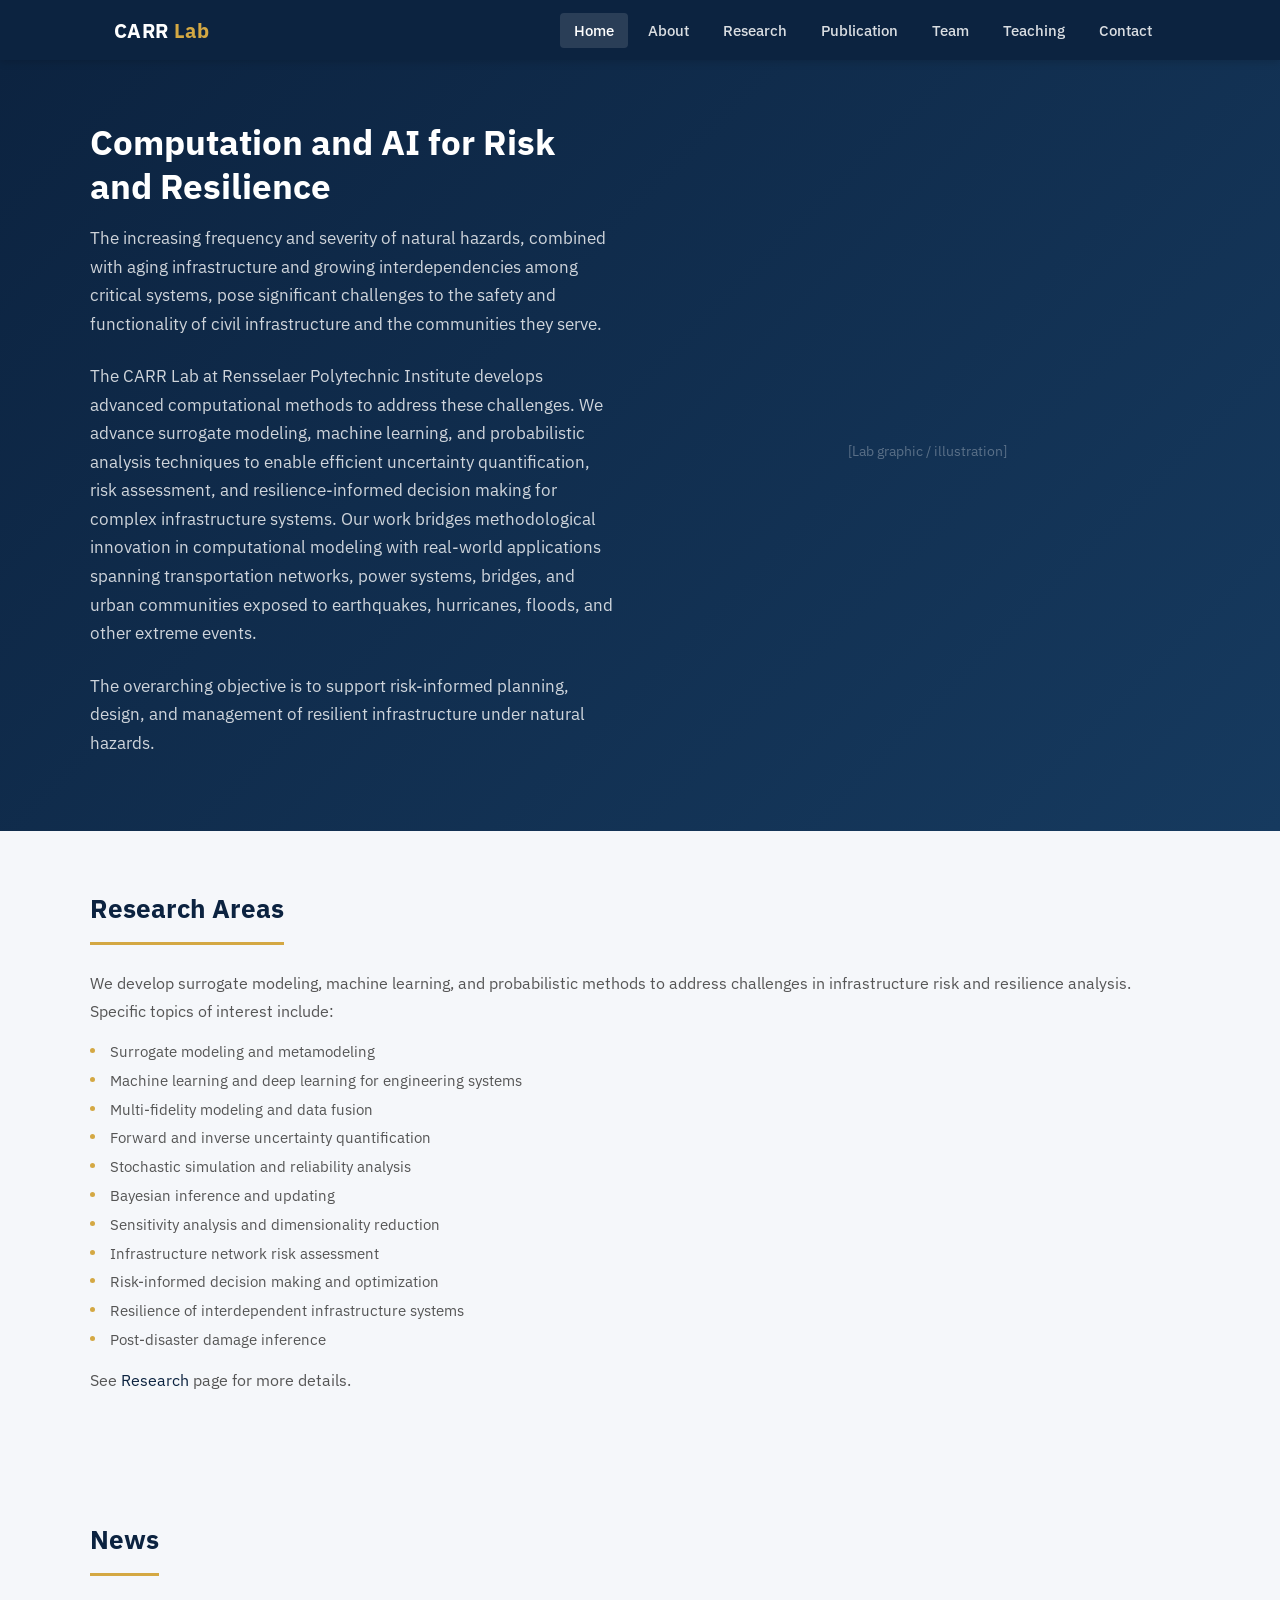
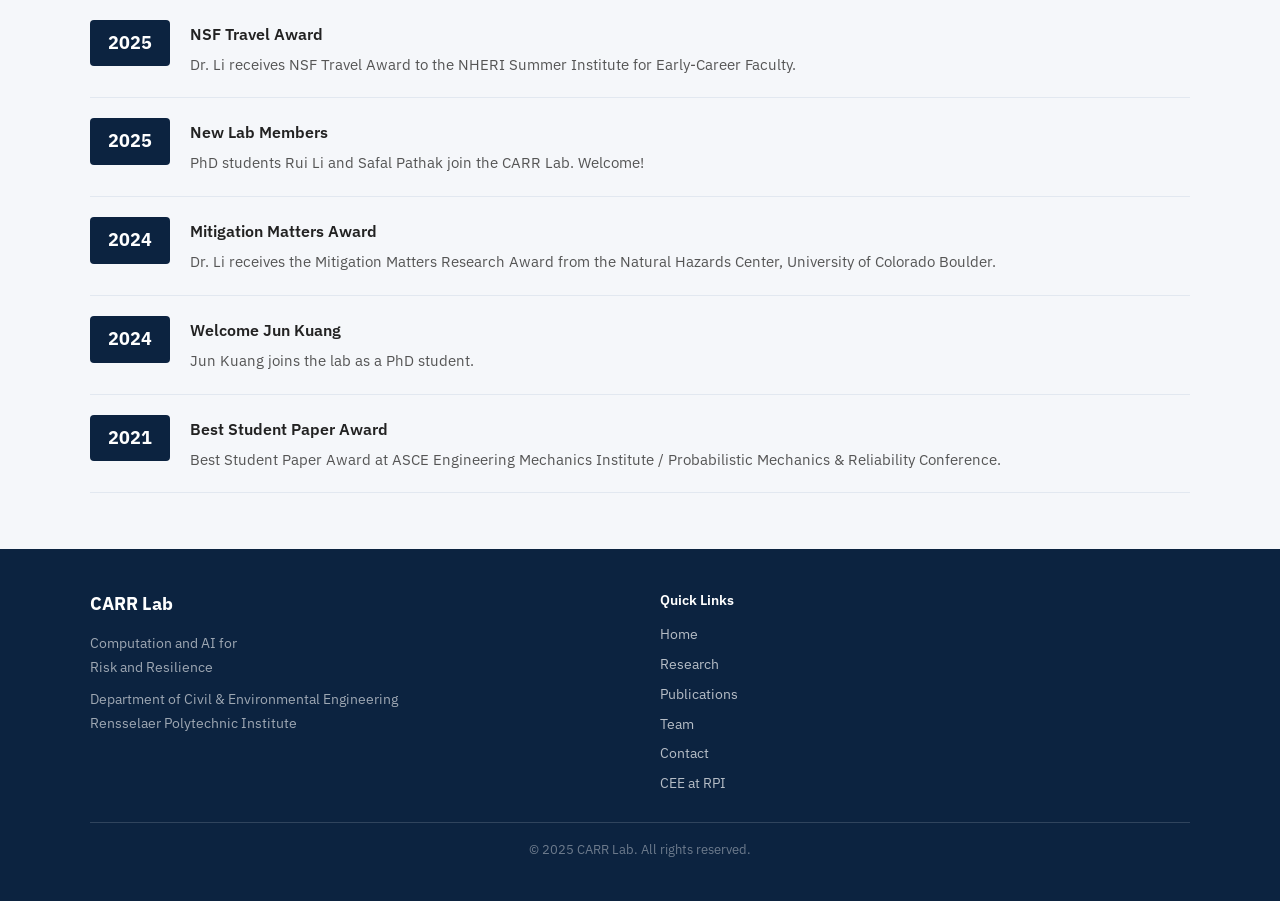
==== index.html @ 357e4bb8 "Add files via upload" ====
<!DOCTYPE html>
<html lang="en">
<head>
<meta charset="UTF-8">
<meta name="viewport" content="width=device-width,initial-scale=1.0">
<title>CARR Lab | Computation and AI for Risk and Resilience at RPI</title>
<link rel="preconnect" href="https://fonts.googleapis.com">
<link href="https://fonts.googleapis.com/css2?family=IBM+Plex+Sans:wght@300;400;500;600;700&display=swap" rel="stylesheet">
<style>
*,*::before,*::after{margin:0;padding:0;box-sizing:border-box}
:root{
  --navy:#0C2340;--navy-light:#163A5F;--gold:#D4A843;
  --bg:#FFFFFF;--bg-alt:#F5F7FA;--text:#222222;--text-sec:#555555;--text-muted:#888888;
  --border:#E2E8F0;--accent:#C04A2B;
  --sans:'IBM Plex Sans',-apple-system,BlinkMacSystemFont,"Segoe UI",Helvetica,Arial,sans-serif;
  --max-w:1100px;
}
html{scroll-behavior:smooth;font-size:16px}
body{font-family:var(--sans);color:var(--text);background:var(--bg);line-height:1.75}
a{color:var(--navy);text-decoration:none}
a:hover{color:var(--accent);text-decoration:underline}

/* NAV */
nav{background:var(--navy);position:sticky;top:0;z-index:100;box-shadow:0 2px 8px rgba(0,0,0,0.15)}
.nav-inner{max-width:var(--max-w);margin:0 auto;display:flex;align-items:center;justify-content:space-between;padding:0 24px;height:60px}
.nav-logo{color:#fff;font-size:1.25rem;font-weight:700;letter-spacing:0.02em;text-decoration:none}
.nav-logo span{color:var(--gold)}
.nav-links{display:flex;gap:6px;list-style:none}
.nav-links a{color:rgba(255,255,255,0.85);font-size:0.92rem;font-weight:500;padding:8px 14px;border-radius:4px;transition:all 0.2s;text-decoration:none}
.nav-links a:hover,.nav-links a.active{color:#fff;background:rgba(255,255,255,0.12);text-decoration:none}
.hamburger{display:none;background:none;border:none;cursor:pointer;padding:8px}
.hamburger span{display:block;width:22px;height:2px;background:#fff;margin:5px 0}

/* PAGE BANNER */
.page-banner{background:linear-gradient(135deg,var(--navy) 0%,var(--navy-light) 100%);padding:48px 24px 40px;text-align:center}
.page-banner h1{color:#fff;font-size:2rem;font-weight:700;margin-bottom:4px}
.page-banner p{color:rgba(255,255,255,0.7);font-size:0.95rem}

/* HERO */
.hero{background:linear-gradient(135deg,var(--navy) 0%,var(--navy-light) 100%);padding:60px 24px 50px;color:#fff}
.hero-inner{max-width:var(--max-w);margin:0 auto;display:grid;grid-template-columns:1fr 1fr;gap:48px;align-items:center}
.hero h1{font-size:2.2rem;font-weight:700;line-height:1.25;margin-bottom:16px}
.hero .subtitle{font-size:1.05rem;color:rgba(255,255,255,0.8);line-height:1.7;margin-bottom:24px}
.hero-cta{display:flex;gap:12px}
.hero-cta a{padding:10px 24px;border-radius:4px;font-size:0.95rem;font-weight:600;text-decoration:none;transition:all 0.2s}
.btn-gold{background:var(--gold);color:var(--navy)}
.btn-gold:hover{background:#c49a38;text-decoration:none}
.btn-outline{border:1.5px solid rgba(255,255,255,0.5);color:#fff}
.btn-outline:hover{border-color:#fff;background:rgba(255,255,255,0.08);text-decoration:none}
.hero-graphic{text-align:center;color:rgba(255,255,255,0.3);font-size:0.9rem}

/* SECTIONS */
.section{padding:56px 24px}
.section-alt{background:var(--bg-alt)}
.container{max-width:var(--max-w);margin:0 auto}
.section h2{font-size:1.6rem;font-weight:700;color:var(--navy);margin-bottom:24px;padding-bottom:10px;border-bottom:3px solid var(--gold);display:inline-block}
.section h3{font-size:1.15rem;font-weight:700;color:var(--text);margin-bottom:8px}
.section p{font-size:1rem;color:var(--text-sec);margin-bottom:12px}

/* RESEARCH AREAS grid */
.areas-grid{display:grid;grid-template-columns:repeat(auto-fit,minmax(300px,1fr));gap:20px;margin-top:24px}
.area-card{background:var(--bg);border:1px solid var(--border);border-left:4px solid var(--navy);border-radius:4px;padding:20px 24px}
.area-card h3{font-size:1.05rem;color:var(--navy);margin-bottom:6px}
.area-card p{font-size:0.92rem;color:var(--text-sec);margin:0}

/* NEWS */
.news-item{display:flex;gap:20px;padding:20px 0;border-bottom:1px solid var(--border);align-items:start}
.news-date-box{min-width:80px;text-align:center;background:var(--navy);color:#fff;border-radius:4px;padding:8px 12px}
.news-date-box .month{font-size:0.75rem;text-transform:uppercase;letter-spacing:0.08em;opacity:0.8}
.news-date-box .year{font-size:1.1rem;font-weight:700}
.news-content h3{font-size:1rem;font-weight:600;color:var(--text);margin-bottom:4px}
.news-content p{font-size:0.92rem;color:var(--text-sec);margin:0}

/* SPONSORS */
.sponsors{display:flex;gap:32px;align-items:center;justify-content:center;flex-wrap:wrap;padding:24px 0;opacity:0.7}
.sponsors span{font-size:0.85rem;color:var(--text-muted);font-weight:500;padding:8px 16px;border:1px solid var(--border);border-radius:4px}

/* ABOUT */
.about-grid{display:grid;grid-template-columns:220px 1fr;gap:40px;align-items:start}
.about-photo{width:220px;height:280px;border-radius:6px;background:linear-gradient(135deg,#E2E8F0,#CBD5E1);display:flex;align-items:center;justify-content:center;color:var(--text-muted);font-size:0.85rem;text-align:center;border:1px solid var(--border)}
.about-text h2{font-size:1.5rem;margin-bottom:4px;border:none;padding:0;display:block}
.about-text .position{font-size:0.95rem;color:var(--text-sec);margin-bottom:16px}
.about-text p{font-size:0.95rem;line-height:1.8}
.detail-section{margin-top:24px}
.detail-section h3{font-size:0.9rem;font-weight:700;color:var(--navy);text-transform:uppercase;letter-spacing:0.06em;margin-bottom:10px;border:none;padding:0}
.detail-section ul{list-style:none;margin-bottom:12px}
.detail-section li{font-size:0.92rem;color:var(--text-sec);padding:3px 0 3px 18px;position:relative}
.detail-section li::before{content:'';position:absolute;left:0;top:11px;width:6px;height:6px;border-radius:50%;background:var(--gold)}

/* RESEARCH */
.research-block{margin-bottom:40px;padding-bottom:32px;border-bottom:1px solid var(--border)}
.research-block:last-child{border-bottom:none}
.research-block h3{font-size:1.2rem;color:var(--navy);margin-bottom:10px}
.research-block p{font-size:0.95rem;line-height:1.8}
.keywords{margin-top:10px;font-size:0.88rem;color:var(--text-muted);font-style:italic}

/* PUBLICATIONS */
.pub-section{margin-bottom:36px}
.pub-section h3{font-size:1rem;font-weight:700;color:var(--navy);text-transform:uppercase;letter-spacing:0.05em;margin-bottom:16px;padding-bottom:8px;border-bottom:2px solid var(--border);display:block}
.pub-item{padding:10px 0;font-size:0.92rem;color:var(--text-sec);line-height:1.7;border-bottom:1px solid #f0f0f0}
.pub-item:last-child{border-bottom:none}
.pub-item strong{color:var(--text);font-weight:600}
.pub-item em{font-style:italic}
.pub-num{display:inline-block;min-width:28px;color:var(--text-muted);font-weight:500}

/* TEAM */
.team-grid{display:grid;grid-template-columns:repeat(auto-fill,minmax(180px,1fr));gap:24px;margin-top:16px}
.team-card{text-align:center}
.team-avatar{width:110px;height:110px;border-radius:50%;margin:0 auto 12px;background:linear-gradient(135deg,#E2E8F0,#CBD5E1);display:flex;align-items:center;justify-content:center;font-size:1.4rem;color:var(--text-muted);font-weight:600;border:3px solid var(--border)}
.team-card h4{font-size:0.95rem;font-weight:600;margin-bottom:2px}
.team-card p{font-size:0.82rem;color:var(--text-muted)}
.team-subtitle{font-size:1rem;font-weight:700;color:var(--navy);margin-top:36px;margin-bottom:16px}
.member-list{list-style:none}
.member-list li{font-size:0.92rem;color:var(--text-sec);padding:4px 0 4px 18px;position:relative}
.member-list li::before{content:'';position:absolute;left:0;top:12px;width:5px;height:5px;border-radius:50%;background:var(--gold)}
.join-box{margin-top:40px;padding:28px;background:var(--bg-alt);border:1px solid var(--border);border-left:4px solid var(--gold);border-radius:4px}
.join-box h3{font-size:1.1rem;color:var(--navy);margin-bottom:8px}
.join-box p{font-size:0.92rem;color:var(--text-sec);margin:0}

/* TEACHING */
.course-item{padding:20px 0;border-bottom:1px solid var(--border)}
.course-item:last-child{border-bottom:none}
.course-level{display:inline-block;font-size:0.72rem;font-weight:700;letter-spacing:0.08em;text-transform:uppercase;color:#fff;background:var(--navy);padding:2px 10px;border-radius:3px;margin-bottom:6px}
.course-item h3{font-size:1.05rem;font-weight:600;margin-bottom:2px}
.course-item .semesters{font-size:0.85rem;color:var(--text-muted);margin-bottom:8px}
.course-item p{font-size:0.92rem;color:var(--text-sec)}

/* CONTACT */
.contact-grid{display:grid;grid-template-columns:1fr 1fr;gap:48px}
.contact-info h3{font-size:1.2rem;color:var(--navy);margin-bottom:20px}
.contact-row{display:flex;gap:12px;margin-bottom:14px;align-items:start}
.contact-label{font-size:0.82rem;font-weight:700;color:var(--text-muted);text-transform:uppercase;letter-spacing:0.05em;min-width:60px}
.contact-val{font-size:0.95rem;color:var(--text-sec)}
.contact-val a{color:var(--navy)}
.prospective-box{padding:28px;background:var(--bg-alt);border:1px solid var(--border);border-left:4px solid var(--gold);border-radius:4px}
.prospective-box h3{font-size:1.1rem;color:var(--navy);margin-bottom:10px}
.prospective-box p{font-size:0.92rem;color:var(--text-sec);line-height:1.7;margin:0}

/* FOOTER */
footer{background:var(--navy);color:rgba(255,255,255,0.6);padding:40px 24px;font-size:0.85rem}
.footer-inner{max-width:var(--max-w);margin:0 auto;display:grid;grid-template-columns:1fr 1fr;gap:40px}
.footer-links{list-style:none}
.footer-links li{margin-bottom:6px}
.footer-links a{color:rgba(255,255,255,0.7);text-decoration:none;font-size:0.85rem}
.footer-links a:hover{color:#fff;text-decoration:none}
.footer-contact p{margin-bottom:4px;font-size:0.85rem}
.footer-bottom{max-width:var(--max-w);margin:20px auto 0;padding-top:16px;border-top:1px solid rgba(255,255,255,0.15);text-align:center;font-size:0.8rem;color:rgba(255,255,255,0.4)}

/* RESPONSIVE */
@media(max-width:768px){
  .nav-links{display:none}
  .nav-links.open{display:flex;flex-direction:column;position:absolute;top:60px;left:0;right:0;background:var(--navy);padding:16px 24px;gap:4px}
  .hamburger{display:block}
  .hero-inner{grid-template-columns:1fr}
  .hero-graphic{display:none}
  .about-grid{grid-template-columns:1fr}
  .about-photo{width:160px;height:200px}
  .contact-grid{grid-template-columns:1fr}
  .footer-inner{grid-template-columns:1fr}
}

/* RESEARCH LIST */
.research-list{list-style:none;margin:0;padding:0}
.research-list li{font-size:0.95rem;color:var(--text-sec);padding:3px 0 3px 20px;position:relative;line-height:1.5}
.research-list li::before{content:'';position:absolute;left:0;top:11px;width:5px;height:5px;border-radius:50%;background:var(--gold)}
</style>
</head>
<body>
<nav>
  <div class="nav-inner">
    <a href="index.html" class="nav-logo">CARR <span>Lab</span></a>
    <ul class="nav-links" id="navLinks">
      <li><a href="index.html" class="active">Home</a></li>
      <li><a href="about.html">About</a></li>
      <li><a href="research.html">Research</a></li>
      <li><a href="publication.html">Publication</a></li>
      <li><a href="team.html">Team</a></li>
      <li><a href="teaching.html">Teaching</a></li>
      <li><a href="contact.html">Contact</a></li>
    </ul>
    <button class="hamburger" onclick="document.getElementById('navLinks').classList.toggle('open')" aria-label="Menu">
      <span></span><span></span><span></span>
    </button>
  </div>
</nav>

<div class="hero">
  <div class="hero-inner">
    <div>
      <h1>Computation and AI for Risk and Resilience</h1>
      <p class="subtitle">The increasing frequency and severity of natural hazards, combined with aging infrastructure and growing interdependencies among critical systems, pose significant challenges to the safety and functionality of civil infrastructure and the communities they serve.</p>
      <p class="subtitle">The CARR Lab at Rensselaer Polytechnic Institute develops advanced computational methods to address these challenges. We advance surrogate modeling, machine learning, and probabilistic analysis techniques to enable efficient uncertainty quantification, risk assessment, and resilience-informed decision making for complex infrastructure systems. Our work bridges methodological innovation in computational modeling with real-world applications spanning transportation networks, power systems, bridges, and urban communities exposed to earthquakes, hurricanes, floods, and other extreme events.</p>
      <p class="subtitle">The overarching objective is to support risk-informed planning, design, and management of resilient infrastructure under natural hazards.</p>
    </div>
    <div class="hero-graphic">[Lab graphic / illustration]</div>
  </div>
</div>

<div class="section section-alt">
  <div class="container">
    <h2>Research Areas</h2>
    <p style="margin-bottom:12px;">We develop surrogate modeling, machine learning, and probabilistic methods to address challenges in infrastructure risk and resilience analysis. Specific topics of interest include:</p>
    <ul class="research-list">
      <li>Surrogate modeling and metamodeling</li>
      <li>Machine learning and deep learning for engineering systems</li>
      <li>Multi-fidelity modeling and data fusion</li>
      <li>Forward and inverse uncertainty quantification</li>
      <li>Stochastic simulation and reliability analysis</li>
      <li>Bayesian inference and updating</li>
      <li>Sensitivity analysis and dimensionality reduction</li>
      <li>Infrastructure network risk assessment</li>
      <li>Risk-informed decision making and optimization</li>
      <li>Resilience of interdependent infrastructure systems</li>
      <li>Post-disaster damage inference</li>
    </ul>
    <p style="margin-top:12px;">See <a href="research.html">Research</a> page for more details.</p>
  </div>
</div>

<div class="section section-alt">
  <div class="container">
    <h2>News</h2>
    <div class="news-item">
      <div class="news-date-box"><div class="year">2025</div></div>
      <div class="news-content"><h3>NSF Travel Award</h3><p>Dr. Li receives NSF Travel Award to the NHERI Summer Institute for Early-Career Faculty.</p></div>
    </div>
    <div class="news-item">
      <div class="news-date-box"><div class="year">2025</div></div>
      <div class="news-content"><h3>New Lab Members</h3><p>PhD students Rui Li and Safal Pathak join the CARR Lab. Welcome!</p></div>
    </div>
    <div class="news-item">
      <div class="news-date-box"><div class="year">2024</div></div>
      <div class="news-content"><h3>Mitigation Matters Award</h3><p>Dr. Li receives the Mitigation Matters Research Award from the Natural Hazards Center, University of Colorado Boulder.</p></div>
    </div>
    <div class="news-item">
      <div class="news-date-box"><div class="year">2024</div></div>
      <div class="news-content"><h3>Welcome Jun Kuang</h3><p>Jun Kuang joins the lab as a PhD student.</p></div>
    </div>
    <div class="news-item">
      <div class="news-date-box"><div class="year">2021</div></div>
      <div class="news-content"><h3>Best Student Paper Award</h3><p>Best Student Paper Award at ASCE Engineering Mechanics Institute / Probabilistic Mechanics &amp; Reliability Conference.</p></div>
    </div>
  </div>
</div>

<footer>
  <div class="footer-inner">
    <div>
      <p style="font-size:1.1rem;color:#fff;font-weight:700;margin-bottom:12px;">CARR Lab</p>
      <p>Computation and AI for<br>Risk and Resilience</p>
      <p style="margin-top:8px;">Department of Civil &amp; Environmental Engineering<br>Rensselaer Polytechnic Institute</p>
    </div>
    <div>
      <p style="color:#fff;font-weight:600;margin-bottom:10px;">Quick Links</p>
      <ul class="footer-links">
        <li><a href="index.html">Home</a></li>
        <li><a href="research.html">Research</a></li>
        <li><a href="publication.html">Publications</a></li>
        <li><a href="team.html">Team</a></li>
        <li><a href="contact.html">Contact</a></li>
        <li><a href="https://cee.rpi.edu">CEE at RPI</a></li>
      </ul>
    </div>
  </div>
  <div class="footer-bottom">&copy; 2025 CARR Lab. All rights reserved.</div>
</footer>
<script>
document.querySelectorAll('.nav-links a').forEach(function(a){
  a.addEventListener('click',function(){document.getElementById('navLinks').classList.remove('open')});
});
</script>
</body>
</html>
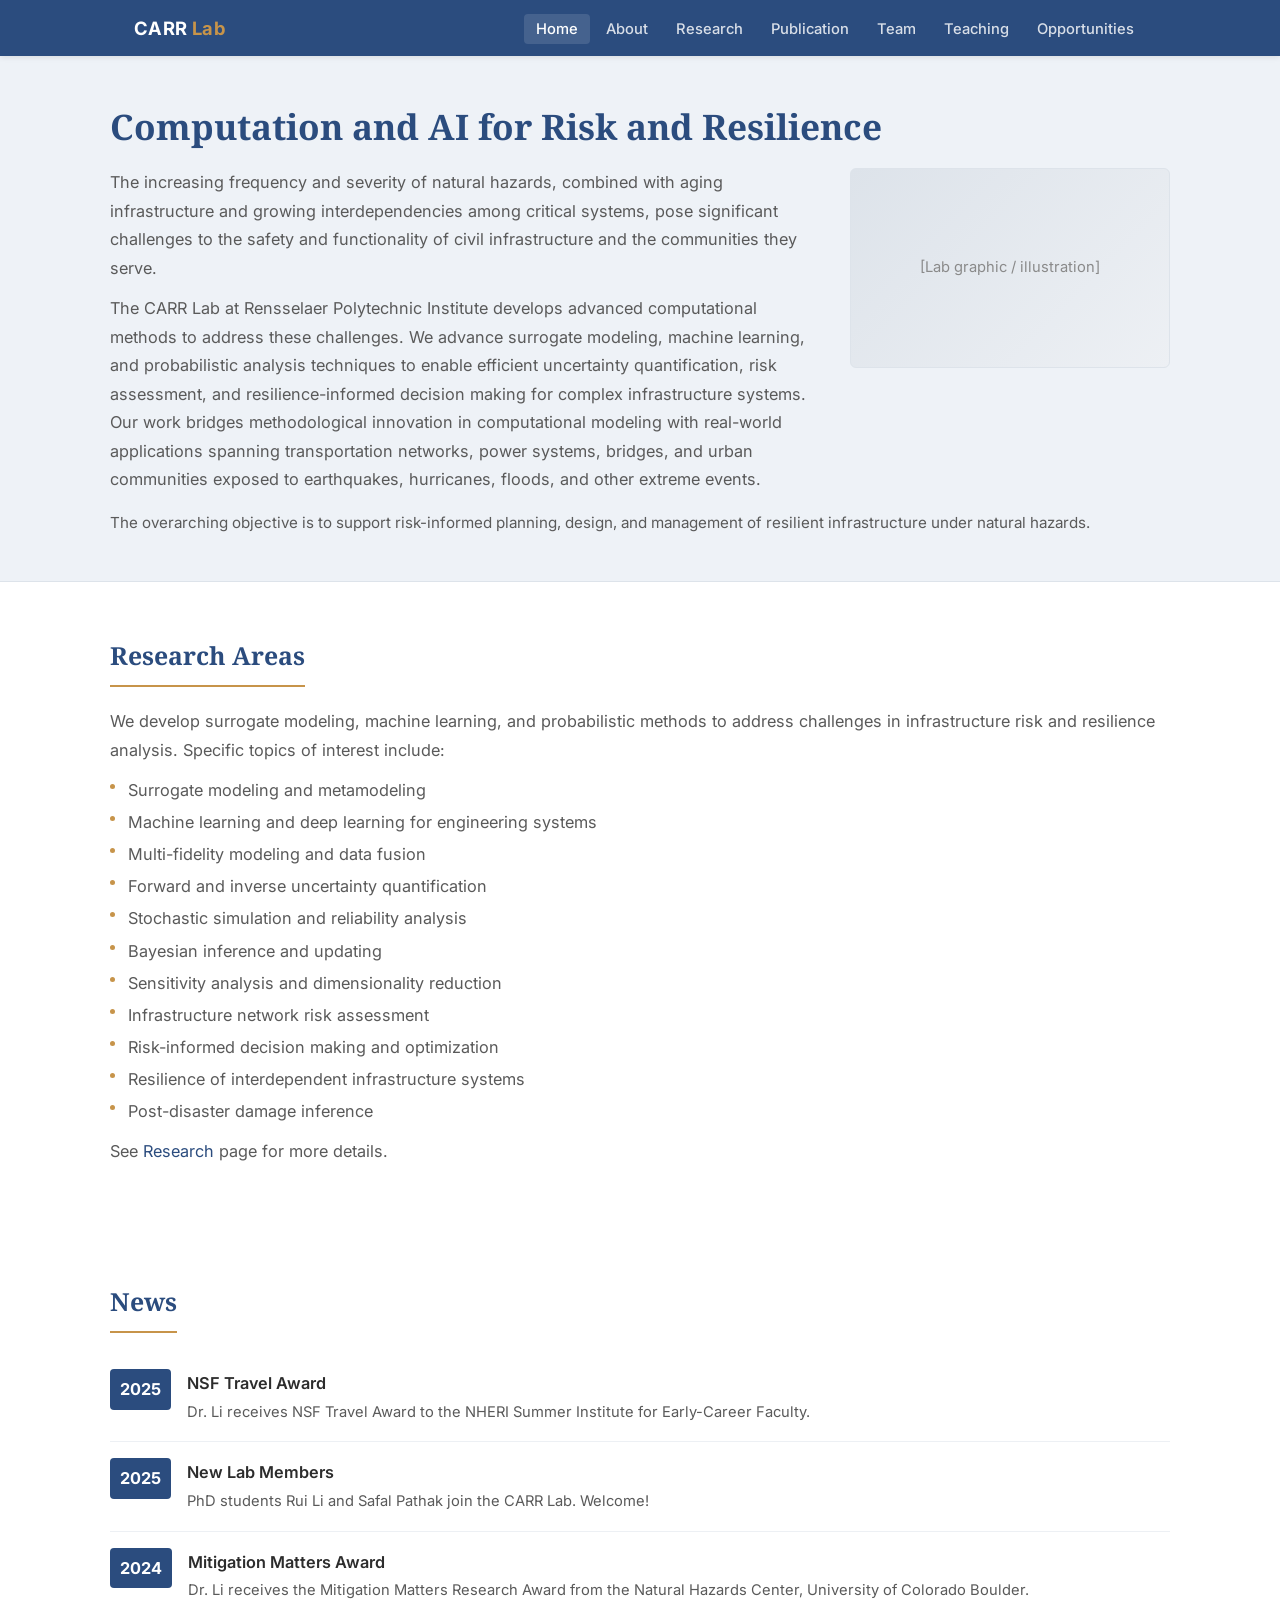
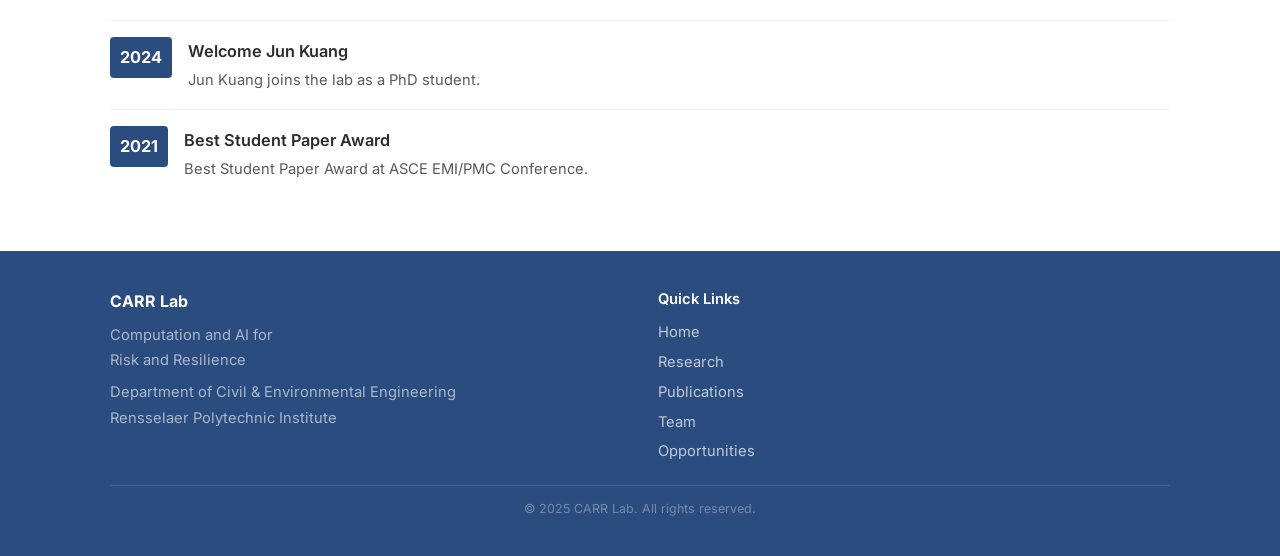
==== commit f63f14b1: "Add files via upload" ====
--- a/index.html
+++ b/index.html
@@ -5,164 +5,159 @@
 <meta name="viewport" content="width=device-width,initial-scale=1.0">
 <title>CARR Lab | Computation and AI for Risk and Resilience at RPI</title>
 <link rel="preconnect" href="https://fonts.googleapis.com">
-<link href="https://fonts.googleapis.com/css2?family=IBM+Plex+Sans:wght@300;400;500;600;700&display=swap" rel="stylesheet">
+<link href="https://fonts.googleapis.com/css2?family=Noto+Serif:wght@400;500;600;700&family=Inter:wght@300;400;500;600;700&display=swap" rel="stylesheet">
 <style>
 *,*::before,*::after{margin:0;padding:0;box-sizing:border-box}
 :root{
-  --navy:#0C2340;--navy-light:#163A5F;--gold:#D4A843;
-  --bg:#FFFFFF;--bg-alt:#F5F7FA;--text:#222222;--text-sec:#555555;--text-muted:#888888;
-  --border:#E2E8F0;--accent:#C04A2B;
-  --sans:'IBM Plex Sans',-apple-system,BlinkMacSystemFont,"Segoe UI",Helvetica,Arial,sans-serif;
-  --max-w:1100px;
+  --primary:#2B4C7E;--primary-light:#3D6098;--primary-dark:#1E3A5F;
+  --gold:#C7944A;--gold-light:#E8D5B0;
+  --bg:#FFFFFF;--bg-alt:#F7F8FA;--bg-hero:#EEF2F7;
+  --text:#2C2C2C;--text-sec:#5A5A5A;--text-muted:#8A8A8A;
+  --border:#DDE3EA;--border-light:#EDF0F4;
+  --sans:'Inter',-apple-system,Helvetica,Arial,sans-serif;--serif:'Noto Serif',Georgia,serif;
+  --max-w:1060px;
+  --fs-h1:2.1rem;--fs-h2:1.55rem;--fs-h3:1.15rem;
+  --fs-body:1.02rem;--fs-small:0.92rem;
+  --lh:1.75;--section-pad:52px 24px;
 }
 html{scroll-behavior:smooth;font-size:16px}
-body{font-family:var(--sans);color:var(--text);background:var(--bg);line-height:1.75}
-a{color:var(--navy);text-decoration:none}
-a:hover{color:var(--accent);text-decoration:underline}
+body{font-family:var(--sans);color:var(--text);background:var(--bg);line-height:var(--lh)}
+a{color:var(--primary);text-decoration:none}
+a:hover{color:var(--gold);text-decoration:underline}
 
 /* NAV */
-nav{background:var(--navy);position:sticky;top:0;z-index:100;box-shadow:0 2px 8px rgba(0,0,0,0.15)}
-.nav-inner{max-width:var(--max-w);margin:0 auto;display:flex;align-items:center;justify-content:space-between;padding:0 24px;height:60px}
-.nav-logo{color:#fff;font-size:1.25rem;font-weight:700;letter-spacing:0.02em;text-decoration:none}
+nav{background:var(--primary);position:sticky;top:0;z-index:100;box-shadow:0 1px 6px rgba(0,0,0,0.1)}
+.nav-inner{max-width:var(--max-w);margin:0 auto;display:flex;align-items:center;justify-content:space-between;padding:0 24px;height:56px}
+.nav-logo{color:#fff;font-size:1.15rem;font-weight:700;letter-spacing:0.02em;text-decoration:none}
 .nav-logo span{color:var(--gold)}
-.nav-links{display:flex;gap:6px;list-style:none}
-.nav-links a{color:rgba(255,255,255,0.85);font-size:0.92rem;font-weight:500;padding:8px 14px;border-radius:4px;transition:all 0.2s;text-decoration:none}
+.nav-links{display:flex;gap:4px;list-style:none}
+.nav-links a{color:rgba(255,255,255,0.82);font-size:var(--fs-small);font-weight:500;padding:6px 12px;border-radius:4px;transition:all 0.2s;text-decoration:none}
 .nav-links a:hover,.nav-links a.active{color:#fff;background:rgba(255,255,255,0.12);text-decoration:none}
 .hamburger{display:none;background:none;border:none;cursor:pointer;padding:8px}
 .hamburger span{display:block;width:22px;height:2px;background:#fff;margin:5px 0}
 
 /* PAGE BANNER */
-.page-banner{background:linear-gradient(135deg,var(--navy) 0%,var(--navy-light) 100%);padding:48px 24px 40px;text-align:center}
-.page-banner h1{color:#fff;font-size:2rem;font-weight:700;margin-bottom:4px}
-.page-banner p{color:rgba(255,255,255,0.7);font-size:0.95rem}
+.page-banner{background:var(--bg-hero);padding:44px 24px 36px;text-align:center;border-bottom:1px solid var(--border)}
+.page-banner h1{font-family:var(--serif);color:var(--primary);font-size:var(--fs-h1);font-weight:700;margin-bottom:4px}
+.page-banner p{color:var(--text-sec);font-size:var(--fs-body)}
 
 /* HERO */
-.hero{background:linear-gradient(135deg,var(--navy) 0%,var(--navy-light) 100%);padding:60px 24px 50px;color:#fff}
-.hero-inner{max-width:var(--max-w);margin:0 auto;display:grid;grid-template-columns:1fr 1fr;gap:48px;align-items:center}
-.hero h1{font-size:2.2rem;font-weight:700;line-height:1.25;margin-bottom:16px}
-.hero .subtitle{font-size:1.05rem;color:rgba(255,255,255,0.8);line-height:1.7;margin-bottom:24px}
-.hero-cta{display:flex;gap:12px}
-.hero-cta a{padding:10px 24px;border-radius:4px;font-size:0.95rem;font-weight:600;text-decoration:none;transition:all 0.2s}
-.btn-gold{background:var(--gold);color:var(--navy)}
-.btn-gold:hover{background:#c49a38;text-decoration:none}
-.btn-outline{border:1.5px solid rgba(255,255,255,0.5);color:#fff}
-.btn-outline:hover{border-color:#fff;background:rgba(255,255,255,0.08);text-decoration:none}
-.hero-graphic{text-align:center;color:rgba(255,255,255,0.3);font-size:0.9rem}
+.hero{background:var(--bg-hero);padding:48px 24px 44px;border-bottom:1px solid var(--border)}
+.hero-inner{max-width:var(--max-w);margin:0 auto}
+.hero h1{font-family:var(--serif);font-size:2.2rem;font-weight:700;line-height:1.25;margin-bottom:20px;color:var(--primary)}
+.hero-body{display:grid;grid-template-columns:1fr 320px;gap:36px;align-items:start}
+.hero-text p{font-size:var(--fs-body);color:var(--text-sec);line-height:var(--lh);margin-bottom:12px}
+.hero-text p:last-child{margin-bottom:0}
+.hero-img{width:100%;border-radius:6px;background:linear-gradient(135deg,var(--border),var(--border-light));display:flex;align-items:center;justify-content:center;color:var(--text-muted);font-size:var(--fs-small);text-align:center;padding:20px;min-height:200px;border:1px solid var(--border)}
 
 /* SECTIONS */
-.section{padding:56px 24px}
+.section{padding:var(--section-pad)}
 .section-alt{background:var(--bg-alt)}
 .container{max-width:var(--max-w);margin:0 auto}
-.section h2{font-size:1.6rem;font-weight:700;color:var(--navy);margin-bottom:24px;padding-bottom:10px;border-bottom:3px solid var(--gold);display:inline-block}
-.section h3{font-size:1.15rem;font-weight:700;color:var(--text);margin-bottom:8px}
-.section p{font-size:1rem;color:var(--text-sec);margin-bottom:12px}
-
-/* RESEARCH AREAS grid */
-.areas-grid{display:grid;grid-template-columns:repeat(auto-fit,minmax(300px,1fr));gap:20px;margin-top:24px}
-.area-card{background:var(--bg);border:1px solid var(--border);border-left:4px solid var(--navy);border-radius:4px;padding:20px 24px}
-.area-card h3{font-size:1.05rem;color:var(--navy);margin-bottom:6px}
-.area-card p{font-size:0.92rem;color:var(--text-sec);margin:0}
+.section h2{font-family:var(--serif);font-size:var(--fs-h2);font-weight:700;color:var(--primary);margin-bottom:20px;padding-bottom:8px;border-bottom:2px solid var(--gold);display:inline-block}
+.section h3{font-size:var(--fs-h3);font-weight:600;color:var(--text);margin-bottom:6px}
+.section p{font-size:var(--fs-body);color:var(--text-sec);margin-bottom:10px}
+
+/* RESEARCH LIST */
+.research-list{list-style:none;margin:0;padding:0}
+.research-list li{font-size:var(--fs-body);color:var(--text-sec);padding:3px 0 3px 18px;position:relative;line-height:1.6}
+.research-list li::before{content:'';position:absolute;left:0;top:10px;width:5px;height:5px;border-radius:50%;background:var(--gold)}
 
 /* NEWS */
-.news-item{display:flex;gap:20px;padding:20px 0;border-bottom:1px solid var(--border);align-items:start}
-.news-date-box{min-width:80px;text-align:center;background:var(--navy);color:#fff;border-radius:4px;padding:8px 12px}
-.news-date-box .month{font-size:0.75rem;text-transform:uppercase;letter-spacing:0.08em;opacity:0.8}
-.news-date-box .year{font-size:1.1rem;font-weight:700}
-.news-content h3{font-size:1rem;font-weight:600;color:var(--text);margin-bottom:4px}
-.news-content p{font-size:0.92rem;color:var(--text-sec);margin:0}
+.news-item{display:flex;gap:16px;padding:16px 0;border-bottom:1px solid var(--border-light);align-items:start}
+.news-item:last-child{border-bottom:none}
+.news-date-box{min-width:56px;text-align:center;background:var(--primary);color:#fff;border-radius:4px;padding:6px 10px}
+.news-date-box .year{font-size:var(--fs-body);font-weight:700}
+.news-content h3{font-size:var(--fs-body);font-weight:600;color:var(--text);margin-bottom:2px}
+.news-content p{font-size:var(--fs-small);color:var(--text-sec);margin:0}
 
 /* SPONSORS */
-.sponsors{display:flex;gap:32px;align-items:center;justify-content:center;flex-wrap:wrap;padding:24px 0;opacity:0.7}
-.sponsors span{font-size:0.85rem;color:var(--text-muted);font-weight:500;padding:8px 16px;border:1px solid var(--border);border-radius:4px}
+.sponsors{display:flex;gap:24px;align-items:center;justify-content:center;flex-wrap:wrap;padding:16px 0}
+.sponsors span{font-size:var(--fs-small);color:var(--text-muted);font-weight:500;padding:6px 14px;border:1px solid var(--border);border-radius:4px}
 
 /* ABOUT */
-.about-grid{display:grid;grid-template-columns:220px 1fr;gap:40px;align-items:start}
-.about-photo{width:220px;height:280px;border-radius:6px;background:linear-gradient(135deg,#E2E8F0,#CBD5E1);display:flex;align-items:center;justify-content:center;color:var(--text-muted);font-size:0.85rem;text-align:center;border:1px solid var(--border)}
-.about-text h2{font-size:1.5rem;margin-bottom:4px;border:none;padding:0;display:block}
-.about-text .position{font-size:0.95rem;color:var(--text-sec);margin-bottom:16px}
-.about-text p{font-size:0.95rem;line-height:1.8}
-.detail-section{margin-top:24px}
-.detail-section h3{font-size:0.9rem;font-weight:700;color:var(--navy);text-transform:uppercase;letter-spacing:0.06em;margin-bottom:10px;border:none;padding:0}
-.detail-section ul{list-style:none;margin-bottom:12px}
-.detail-section li{font-size:0.92rem;color:var(--text-sec);padding:3px 0 3px 18px;position:relative}
-.detail-section li::before{content:'';position:absolute;left:0;top:11px;width:6px;height:6px;border-radius:50%;background:var(--gold)}
+.about-grid{display:grid;grid-template-columns:200px 1fr;gap:36px;align-items:start}
+.about-photo{width:200px;height:260px;border-radius:6px;background:linear-gradient(135deg,var(--border),var(--border-light));display:flex;align-items:center;justify-content:center;color:var(--text-muted);font-size:var(--fs-small);text-align:center;border:1px solid var(--border)}
+.about-text h2{font-family:var(--serif);font-size:1.5rem;font-weight:700;color:var(--primary);margin-bottom:4px;border:none;padding:0;display:block}
+.about-text .position{font-size:var(--fs-body);color:var(--text-sec);margin-bottom:16px}
+.about-text p{font-size:var(--fs-body);line-height:var(--lh)}
+.detail-section{margin-top:20px}
+.detail-section h3{font-size:var(--fs-small);font-weight:700;color:var(--primary);text-transform:uppercase;letter-spacing:0.06em;margin-bottom:8px;margin-top:20px;border:none;padding:0}
+.detail-section ul{list-style:none;margin-bottom:8px}
+.detail-section li{font-size:var(--fs-body);color:var(--text-sec);padding:3px 0 3px 18px;position:relative}
+.detail-section li::before{content:'';position:absolute;left:0;top:11px;width:5px;height:5px;border-radius:50%;background:var(--gold)}
 
 /* RESEARCH */
-.research-block{margin-bottom:40px;padding-bottom:32px;border-bottom:1px solid var(--border)}
-.research-block:last-child{border-bottom:none}
-.research-block h3{font-size:1.2rem;color:var(--navy);margin-bottom:10px}
-.research-block p{font-size:0.95rem;line-height:1.8}
-.keywords{margin-top:10px;font-size:0.88rem;color:var(--text-muted);font-style:italic}
+.research-block{margin-bottom:32px;padding-bottom:28px;border-bottom:1px solid var(--border-light)}
+.research-block:last-child{border-bottom:none;margin-bottom:0;padding-bottom:0}
+.research-block h3{font-size:var(--fs-h3);color:var(--primary);font-weight:600;margin-bottom:8px}
+.research-block p{font-size:var(--fs-body);line-height:var(--lh)}
+.keywords{margin-top:8px;font-size:var(--fs-small);color:var(--text-muted);font-style:italic}
 
 /* PUBLICATIONS */
-.pub-section{margin-bottom:36px}
-.pub-section h3{font-size:1rem;font-weight:700;color:var(--navy);text-transform:uppercase;letter-spacing:0.05em;margin-bottom:16px;padding-bottom:8px;border-bottom:2px solid var(--border);display:block}
-.pub-item{padding:10px 0;font-size:0.92rem;color:var(--text-sec);line-height:1.7;border-bottom:1px solid #f0f0f0}
+.pub-section{margin-bottom:32px}
+.pub-section h3{font-size:var(--fs-small);font-weight:700;color:var(--primary);text-transform:uppercase;letter-spacing:0.05em;margin-bottom:14px;padding-bottom:8px;border-bottom:1px solid var(--border-light);display:block}
+.pub-item{padding:8px 0;font-size:var(--fs-body);color:var(--text-sec);line-height:var(--lh);border-bottom:1px solid var(--border-light)}
 .pub-item:last-child{border-bottom:none}
 .pub-item strong{color:var(--text);font-weight:600}
 .pub-item em{font-style:italic}
 .pub-num{display:inline-block;min-width:28px;color:var(--text-muted);font-weight:500}
 
 /* TEAM */
-.team-grid{display:grid;grid-template-columns:repeat(auto-fill,minmax(180px,1fr));gap:24px;margin-top:16px}
+.team-grid{display:grid;grid-template-columns:repeat(auto-fill,minmax(170px,1fr));gap:20px;margin-top:12px}
 .team-card{text-align:center}
-.team-avatar{width:110px;height:110px;border-radius:50%;margin:0 auto 12px;background:linear-gradient(135deg,#E2E8F0,#CBD5E1);display:flex;align-items:center;justify-content:center;font-size:1.4rem;color:var(--text-muted);font-weight:600;border:3px solid var(--border)}
-.team-card h4{font-size:0.95rem;font-weight:600;margin-bottom:2px}
-.team-card p{font-size:0.82rem;color:var(--text-muted)}
-.team-subtitle{font-size:1rem;font-weight:700;color:var(--navy);margin-top:36px;margin-bottom:16px}
+.team-avatar{width:100px;height:100px;border-radius:50%;margin:0 auto 10px;background:linear-gradient(135deg,var(--border),var(--border-light));display:flex;align-items:center;justify-content:center;font-size:1.3rem;color:var(--text-muted);font-weight:600;border:2px solid var(--border)}
+.team-card h4{font-size:var(--fs-body);font-weight:600;margin-bottom:2px}
+.team-card p{font-size:var(--fs-small);color:var(--text-muted)}
+.team-subtitle{font-size:var(--fs-body);font-weight:700;color:var(--primary);margin-top:28px;margin-bottom:12px}
 .member-list{list-style:none}
-.member-list li{font-size:0.92rem;color:var(--text-sec);padding:4px 0 4px 18px;position:relative}
-.member-list li::before{content:'';position:absolute;left:0;top:12px;width:5px;height:5px;border-radius:50%;background:var(--gold)}
-.join-box{margin-top:40px;padding:28px;background:var(--bg-alt);border:1px solid var(--border);border-left:4px solid var(--gold);border-radius:4px}
-.join-box h3{font-size:1.1rem;color:var(--navy);margin-bottom:8px}
-.join-box p{font-size:0.92rem;color:var(--text-sec);margin:0}
+.member-list li{font-size:var(--fs-body);color:var(--text-sec);padding:3px 0 3px 18px;position:relative}
+.member-list li::before{content:'';position:absolute;left:0;top:11px;width:5px;height:5px;border-radius:50%;background:var(--gold)}
+.join-box{margin-top:32px;padding:24px;background:var(--bg-alt);border:1px solid var(--border);border-left:3px solid var(--gold);border-radius:4px}
+.join-box h3{font-size:var(--fs-h3);color:var(--primary);margin-bottom:6px}
+.join-box p{font-size:var(--fs-body);color:var(--text-sec);margin:0}
 
 /* TEACHING */
-.course-item{padding:20px 0;border-bottom:1px solid var(--border)}
+.course-item{padding:18px 0;border-bottom:1px solid var(--border-light)}
 .course-item:last-child{border-bottom:none}
-.course-level{display:inline-block;font-size:0.72rem;font-weight:700;letter-spacing:0.08em;text-transform:uppercase;color:#fff;background:var(--navy);padding:2px 10px;border-radius:3px;margin-bottom:6px}
-.course-item h3{font-size:1.05rem;font-weight:600;margin-bottom:2px}
-.course-item .semesters{font-size:0.85rem;color:var(--text-muted);margin-bottom:8px}
-.course-item p{font-size:0.92rem;color:var(--text-sec)}
-
-/* CONTACT */
-.contact-grid{display:grid;grid-template-columns:1fr 1fr;gap:48px}
-.contact-info h3{font-size:1.2rem;color:var(--navy);margin-bottom:20px}
-.contact-row{display:flex;gap:12px;margin-bottom:14px;align-items:start}
-.contact-label{font-size:0.82rem;font-weight:700;color:var(--text-muted);text-transform:uppercase;letter-spacing:0.05em;min-width:60px}
-.contact-val{font-size:0.95rem;color:var(--text-sec)}
-.contact-val a{color:var(--navy)}
-.prospective-box{padding:28px;background:var(--bg-alt);border:1px solid var(--border);border-left:4px solid var(--gold);border-radius:4px}
-.prospective-box h3{font-size:1.1rem;color:var(--navy);margin-bottom:10px}
-.prospective-box p{font-size:0.92rem;color:var(--text-sec);line-height:1.7;margin:0}
+.course-level{display:inline-block;font-size:0.7rem;font-weight:700;letter-spacing:0.08em;text-transform:uppercase;color:#fff;background:var(--primary);padding:2px 8px;border-radius:3px;margin-bottom:4px}
+.course-item h3{font-size:var(--fs-h3);font-weight:600;margin-bottom:2px}
+.course-item .semesters{font-size:var(--fs-small);color:var(--text-muted);margin-bottom:6px}
+.course-item p{font-size:var(--fs-body);color:var(--text-sec)}
+
+/* CONTACT / OPPORTUNITIES */
+.contact-grid{display:grid;grid-template-columns:1fr 1fr;gap:40px}
+.contact-info h3{font-family:var(--serif);font-size:1.2rem;color:var(--primary);margin-bottom:18px}
+.contact-row{display:flex;gap:12px;margin-bottom:12px;align-items:start}
+.contact-label{font-size:var(--fs-small);font-weight:700;color:var(--text-muted);text-transform:uppercase;letter-spacing:0.05em;min-width:56px}
+.contact-val{font-size:var(--fs-body);color:var(--text-sec)}
+.contact-val a{color:var(--primary)}
+.opp-box{padding:24px;background:var(--bg-alt);border:1px solid var(--border);border-left:3px solid var(--gold);border-radius:4px;margin-bottom:20px}
+.opp-box h3{font-size:var(--fs-h3);color:var(--primary);margin-bottom:6px}
+.opp-box p{font-size:var(--fs-body);color:var(--text-sec);line-height:var(--lh);margin:0 0 8px}
+.opp-box p:last-child{margin-bottom:0}
 
 /* FOOTER */
-footer{background:var(--navy);color:rgba(255,255,255,0.6);padding:40px 24px;font-size:0.85rem}
-.footer-inner{max-width:var(--max-w);margin:0 auto;display:grid;grid-template-columns:1fr 1fr;gap:40px}
+footer{background:var(--primary);color:rgba(255,255,255,0.6);padding:36px 24px;font-size:var(--fs-small)}
+.footer-inner{max-width:var(--max-w);margin:0 auto;display:grid;grid-template-columns:1fr 1fr;gap:36px}
 .footer-links{list-style:none}
-.footer-links li{margin-bottom:6px}
-.footer-links a{color:rgba(255,255,255,0.7);text-decoration:none;font-size:0.85rem}
+.footer-links li{margin-bottom:4px}
+.footer-links a{color:rgba(255,255,255,0.7);text-decoration:none;font-size:var(--fs-small)}
 .footer-links a:hover{color:#fff;text-decoration:none}
-.footer-contact p{margin-bottom:4px;font-size:0.85rem}
-.footer-bottom{max-width:var(--max-w);margin:20px auto 0;padding-top:16px;border-top:1px solid rgba(255,255,255,0.15);text-align:center;font-size:0.8rem;color:rgba(255,255,255,0.4)}
+.footer-bottom{max-width:var(--max-w);margin:16px auto 0;padding-top:12px;border-top:1px solid rgba(255,255,255,0.12);text-align:center;font-size:0.78rem;color:rgba(255,255,255,0.35)}
 
 /* RESPONSIVE */
 @media(max-width:768px){
   .nav-links{display:none}
-  .nav-links.open{display:flex;flex-direction:column;position:absolute;top:60px;left:0;right:0;background:var(--navy);padding:16px 24px;gap:4px}
+  .nav-links.open{display:flex;flex-direction:column;position:absolute;top:56px;left:0;right:0;background:var(--primary);padding:16px 24px;gap:4px}
   .hamburger{display:block}
-  .hero-inner{grid-template-columns:1fr}
-  .hero-graphic{display:none}
+  .hero-body{grid-template-columns:1fr}
+  .hero-img{max-width:280px}
   .about-grid{grid-template-columns:1fr}
   .about-photo{width:160px;height:200px}
   .contact-grid{grid-template-columns:1fr}
   .footer-inner{grid-template-columns:1fr}
 }
-
-/* RESEARCH LIST */
-.research-list{list-style:none;margin:0;padding:0}
-.research-list li{font-size:0.95rem;color:var(--text-sec);padding:3px 0 3px 20px;position:relative;line-height:1.5}
-.research-list li::before{content:'';position:absolute;left:0;top:11px;width:5px;height:5px;border-radius:50%;background:var(--gold)}
 </style>
 </head>
 <body>
@@ -176,7 +171,7 @@
       <li><a href="publication.html">Publication</a></li>
       <li><a href="team.html">Team</a></li>
       <li><a href="teaching.html">Teaching</a></li>
-      <li><a href="contact.html">Contact</a></li>
+      <li><a href="opportunities.html">Opportunities</a></li>
     </ul>
     <button class="hamburger" onclick="document.getElementById('navLinks').classList.toggle('open')" aria-label="Menu">
       <span></span><span></span><span></span>
@@ -186,20 +181,22 @@
 
 <div class="hero">
   <div class="hero-inner">
-    <div>
-      <h1>Computation and AI for Risk and Resilience</h1>
-      <p class="subtitle">The increasing frequency and severity of natural hazards, combined with aging infrastructure and growing interdependencies among critical systems, pose significant challenges to the safety and functionality of civil infrastructure and the communities they serve.</p>
-      <p class="subtitle">The CARR Lab at Rensselaer Polytechnic Institute develops advanced computational methods to address these challenges. We advance surrogate modeling, machine learning, and probabilistic analysis techniques to enable efficient uncertainty quantification, risk assessment, and resilience-informed decision making for complex infrastructure systems. Our work bridges methodological innovation in computational modeling with real-world applications spanning transportation networks, power systems, bridges, and urban communities exposed to earthquakes, hurricanes, floods, and other extreme events.</p>
-      <p class="subtitle">The overarching objective is to support risk-informed planning, design, and management of resilient infrastructure under natural hazards.</p>
+    <h1>Computation and AI for Risk and Resilience</h1>
+    <div class="hero-body">
+      <div class="hero-text">
+        <p>The increasing frequency and severity of natural hazards, combined with aging infrastructure and growing interdependencies among critical systems, pose significant challenges to the safety and functionality of civil infrastructure and the communities they serve.</p>
+        <p>The CARR Lab at Rensselaer Polytechnic Institute develops advanced computational methods to address these challenges. We advance surrogate modeling, machine learning, and probabilistic analysis techniques to enable efficient uncertainty quantification, risk assessment, and resilience-informed decision making for complex infrastructure systems. Our work bridges methodological innovation in computational modeling with real-world applications spanning transportation networks, power systems, bridges, and urban communities exposed to earthquakes, hurricanes, floods, and other extreme events.</p>
+      </div>
+      <div class="hero-img">[Lab graphic / illustration]</div>
     </div>
-    <div class="hero-graphic">[Lab graphic / illustration]</div>
+    <p style="font-size:0.95rem;color:var(--text-sec);margin-top:16px;">The overarching objective is to support risk-informed planning, design, and management of resilient infrastructure under natural hazards.</p>
   </div>
 </div>
 
-<div class="section section-alt">
+<div class="section">
   <div class="container">
     <h2>Research Areas</h2>
-    <p style="margin-bottom:12px;">We develop surrogate modeling, machine learning, and probabilistic methods to address challenges in infrastructure risk and resilience analysis. Specific topics of interest include:</p>
+    <p style="margin-bottom:10px;">We develop surrogate modeling, machine learning, and probabilistic methods to address challenges in infrastructure risk and resilience analysis. Specific topics of interest include:</p>
     <ul class="research-list">
       <li>Surrogate modeling and metamodeling</li>
       <li>Machine learning and deep learning for engineering systems</li>
@@ -213,61 +210,43 @@
       <li>Resilience of interdependent infrastructure systems</li>
       <li>Post-disaster damage inference</li>
     </ul>
-    <p style="margin-top:12px;">See <a href="research.html">Research</a> page for more details.</p>
+    <p style="margin-top:10px;">See <a href="research.html">Research</a> page for more details.</p>
   </div>
 </div>
 
-<div class="section section-alt">
+
+
+<div class="section">
   <div class="container">
     <h2>News</h2>
-    <div class="news-item">
-      <div class="news-date-box"><div class="year">2025</div></div>
-      <div class="news-content"><h3>NSF Travel Award</h3><p>Dr. Li receives NSF Travel Award to the NHERI Summer Institute for Early-Career Faculty.</p></div>
-    </div>
-    <div class="news-item">
-      <div class="news-date-box"><div class="year">2025</div></div>
-      <div class="news-content"><h3>New Lab Members</h3><p>PhD students Rui Li and Safal Pathak join the CARR Lab. Welcome!</p></div>
-    </div>
-    <div class="news-item">
-      <div class="news-date-box"><div class="year">2024</div></div>
-      <div class="news-content"><h3>Mitigation Matters Award</h3><p>Dr. Li receives the Mitigation Matters Research Award from the Natural Hazards Center, University of Colorado Boulder.</p></div>
-    </div>
-    <div class="news-item">
-      <div class="news-date-box"><div class="year">2024</div></div>
-      <div class="news-content"><h3>Welcome Jun Kuang</h3><p>Jun Kuang joins the lab as a PhD student.</p></div>
-    </div>
-    <div class="news-item">
-      <div class="news-date-box"><div class="year">2021</div></div>
-      <div class="news-content"><h3>Best Student Paper Award</h3><p>Best Student Paper Award at ASCE Engineering Mechanics Institute / Probabilistic Mechanics &amp; Reliability Conference.</p></div>
-    </div>
+    <div class="news-item"><div class="news-date-box"><div class="year">2025</div></div><div class="news-content"><h3>NSF Travel Award</h3><p>Dr. Li receives NSF Travel Award to the NHERI Summer Institute for Early-Career Faculty.</p></div></div>
+    <div class="news-item"><div class="news-date-box"><div class="year">2025</div></div><div class="news-content"><h3>New Lab Members</h3><p>PhD students Rui Li and Safal Pathak join the CARR Lab. Welcome!</p></div></div>
+    <div class="news-item"><div class="news-date-box"><div class="year">2024</div></div><div class="news-content"><h3>Mitigation Matters Award</h3><p>Dr. Li receives the Mitigation Matters Research Award from the Natural Hazards Center, University of Colorado Boulder.</p></div></div>
+    <div class="news-item"><div class="news-date-box"><div class="year">2024</div></div><div class="news-content"><h3>Welcome Jun Kuang</h3><p>Jun Kuang joins the lab as a PhD student.</p></div></div>
+    <div class="news-item"><div class="news-date-box"><div class="year">2021</div></div><div class="news-content"><h3>Best Student Paper Award</h3><p>Best Student Paper Award at ASCE EMI/PMC Conference.</p></div></div>
   </div>
 </div>
 
 <footer>
   <div class="footer-inner">
     <div>
-      <p style="font-size:1.1rem;color:#fff;font-weight:700;margin-bottom:12px;">CARR Lab</p>
+      <p style="font-size:1rem;color:#fff;font-weight:700;margin-bottom:8px;">CARR Lab</p>
       <p>Computation and AI for<br>Risk and Resilience</p>
-      <p style="margin-top:8px;">Department of Civil &amp; Environmental Engineering<br>Rensselaer Polytechnic Institute</p>
+      <p style="margin-top:6px;">Department of Civil &amp; Environmental Engineering<br>Rensselaer Polytechnic Institute</p>
     </div>
     <div>
-      <p style="color:#fff;font-weight:600;margin-bottom:10px;">Quick Links</p>
+      <p style="color:#fff;font-weight:600;margin-bottom:8px;">Quick Links</p>
       <ul class="footer-links">
         <li><a href="index.html">Home</a></li>
         <li><a href="research.html">Research</a></li>
         <li><a href="publication.html">Publications</a></li>
         <li><a href="team.html">Team</a></li>
-        <li><a href="contact.html">Contact</a></li>
-        <li><a href="https://cee.rpi.edu">CEE at RPI</a></li>
+        <li><a href="opportunities.html">Opportunities</a></li>
       </ul>
     </div>
   </div>
   <div class="footer-bottom">&copy; 2025 CARR Lab. All rights reserved.</div>
 </footer>
-<script>
-document.querySelectorAll('.nav-links a').forEach(function(a){
-  a.addEventListener('click',function(){document.getElementById('navLinks').classList.remove('open')});
-});
-</script>
+<script>document.querySelectorAll(".nav-links a").forEach(function(a){a.addEventListener("click",function(){document.getElementById("navLinks").classList.remove("open")})});</script>
 </body>
-</html>
+</html>
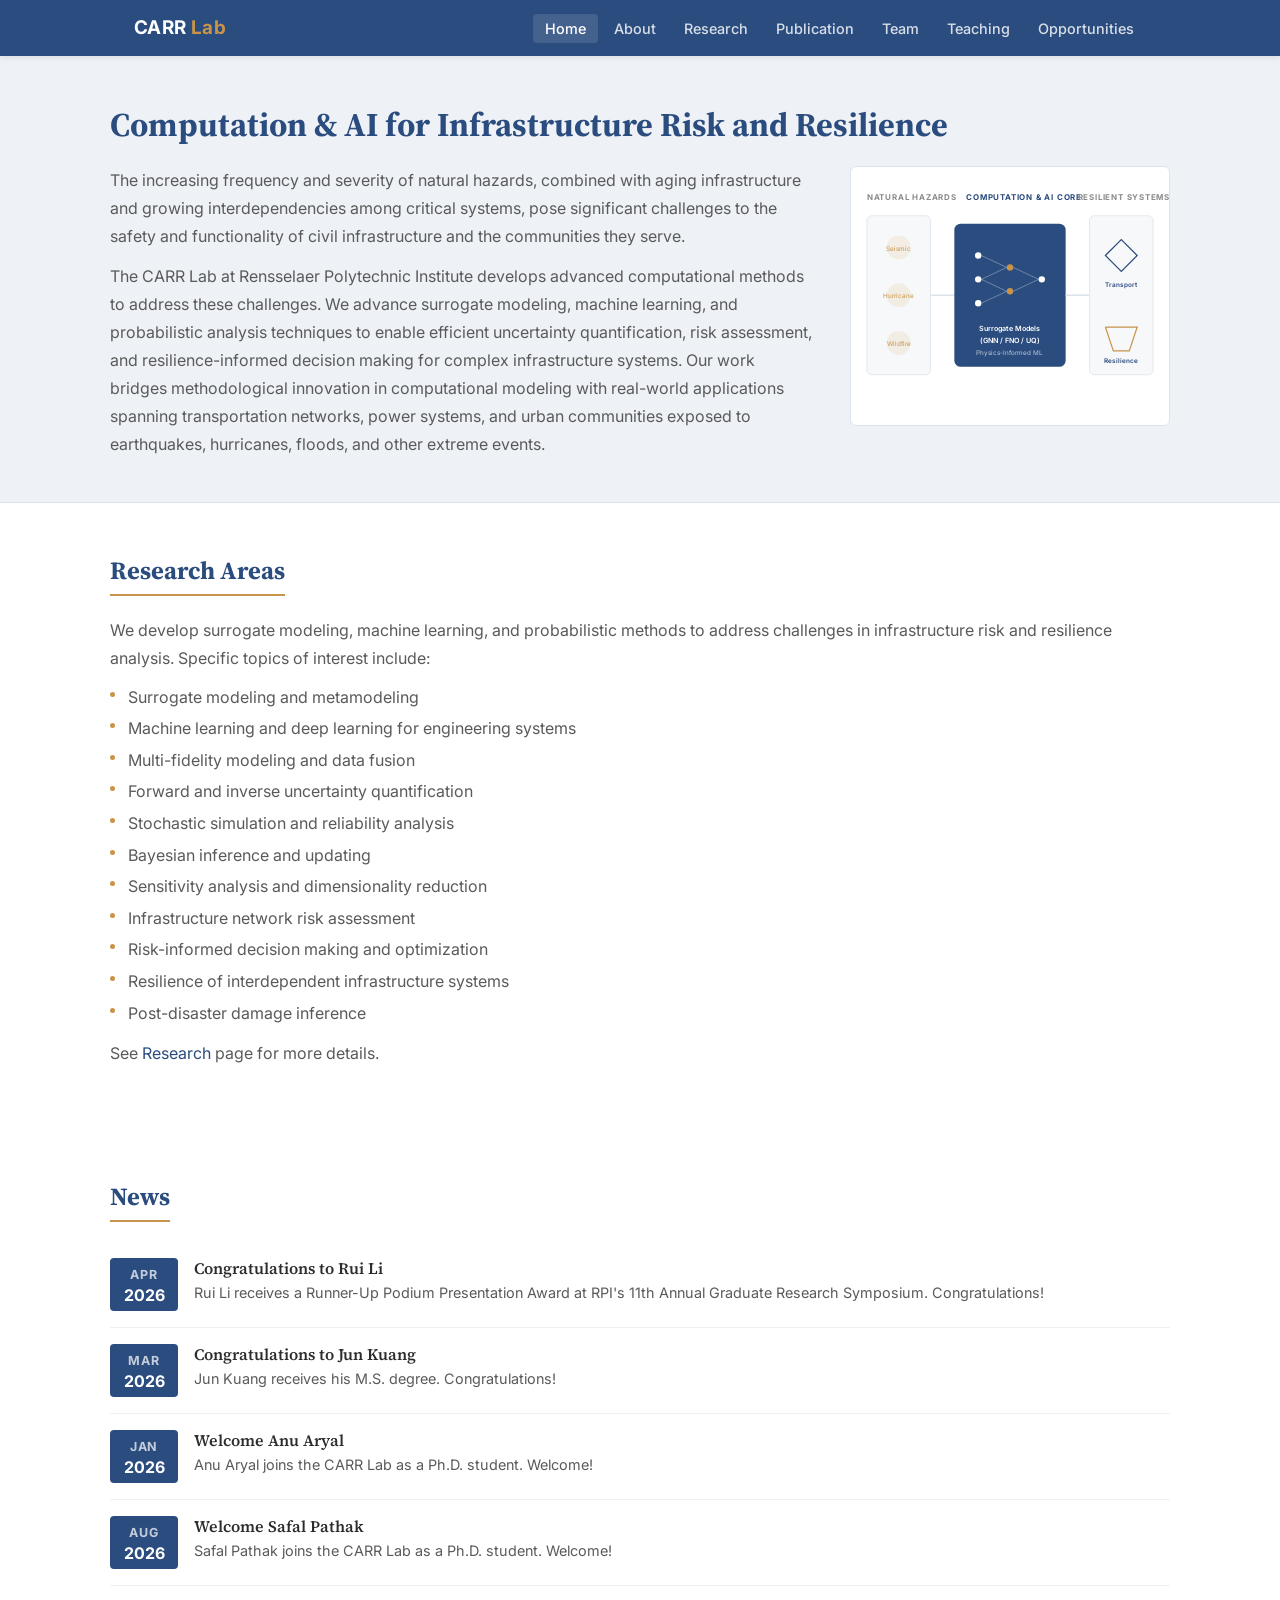
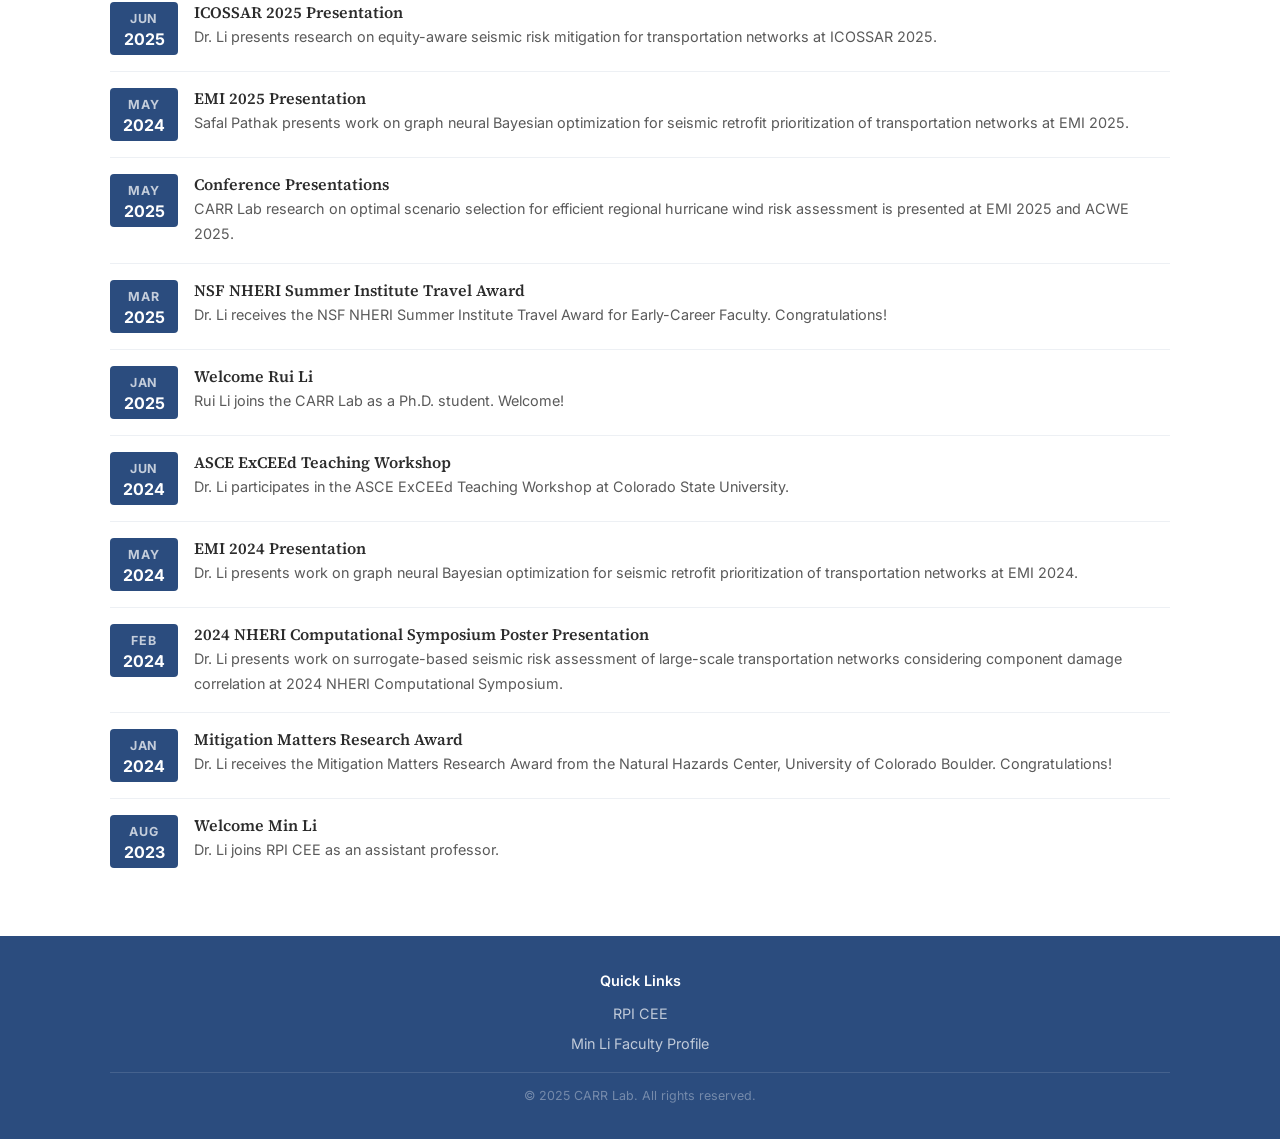
==== commit 359de4ce: "Add files via upload" ====
--- a/index.html
+++ b/index.html
@@ -3,9 +3,10 @@
 <head>
 <meta charset="UTF-8">
 <meta name="viewport" content="width=device-width,initial-scale=1.0">
-<title>CARR Lab | Computation and AI for Risk and Resilience at RPI</title>
+<title>CARR Lab | Computation & AI for Infrastructure Risk and Resilience at RPI</title>
 <link rel="preconnect" href="https://fonts.googleapis.com">
-<link href="https://fonts.googleapis.com/css2?family=Noto+Serif:wght@400;500;600;700&family=Inter:wght@300;400;500;600;700&display=swap" rel="stylesheet">
+<link rel="preconnect" href="https://fonts.gstatic.com" crossorigin>
+<link href="https://fonts.googleapis.com/css2?family=Inter:wght@300;400;500;600;700&family=Source+Serif+4:wght@600;700&display=swap" rel="stylesheet">
 <style>
 *,*::before,*::after{margin:0;padding:0;box-sizing:border-box}
 :root{
@@ -14,21 +15,22 @@
   --bg:#FFFFFF;--bg-alt:#F7F8FA;--bg-hero:#EEF2F7;
   --text:#2C2C2C;--text-sec:#5A5A5A;--text-muted:#8A8A8A;
   --border:#DDE3EA;--border-light:#EDF0F4;
-  --sans:'Inter',-apple-system,Helvetica,Arial,sans-serif;--serif:'Noto Serif',Georgia,serif;
+  --sans:'Inter',-apple-system,Segoe UI,Roboto,Helvetica,Arial,sans-serif;--serif:'Source Serif 4',Georgia,serif;
   --max-w:1060px;
-  --fs-h1:2.1rem;--fs-h2:1.55rem;--fs-h3:1.15rem;
-  --fs-body:1.02rem;--fs-small:0.92rem;
+  --fs-hero:2.2rem;--fs-h1:2.08rem;--fs-h2:1.55rem;--fs-h3:1.24rem;
+  --fs-body:1rem;--fs-small:0.9rem;--fs-xs:0.78rem;--fs-avatar:1.3rem;
   --lh:1.75;--section-pad:52px 24px;
 }
 html{scroll-behavior:smooth;font-size:16px}
 body{font-family:var(--sans);color:var(--text);background:var(--bg);line-height:var(--lh)}
+h1,h2,h3{line-height:1.25}
 a{color:var(--primary);text-decoration:none}
 a:hover{color:var(--gold);text-decoration:underline}
 
 /* NAV */
 nav{background:var(--primary);position:sticky;top:0;z-index:100;box-shadow:0 1px 6px rgba(0,0,0,0.1)}
 .nav-inner{max-width:var(--max-w);margin:0 auto;display:flex;align-items:center;justify-content:space-between;padding:0 24px;height:56px}
-.nav-logo{color:#fff;font-size:1.15rem;font-weight:700;letter-spacing:0.02em;text-decoration:none}
+.nav-logo{color:#fff;font-size:1.18rem;font-weight:700;letter-spacing:0.02em;text-decoration:none}
 .nav-logo span{color:var(--gold)}
 .nav-links{display:flex;gap:4px;list-style:none}
 .nav-links a{color:rgba(255,255,255,0.82);font-size:var(--fs-small);font-weight:500;padding:6px 12px;border-radius:4px;transition:all 0.2s;text-decoration:none}
@@ -44,18 +46,28 @@
 /* HERO */
 .hero{background:var(--bg-hero);padding:48px 24px 44px;border-bottom:1px solid var(--border)}
 .hero-inner{max-width:var(--max-w);margin:0 auto}
-.hero h1{font-family:var(--serif);font-size:2.2rem;font-weight:700;line-height:1.25;margin-bottom:20px;color:var(--primary)}
+.hero h1{font-family:var(--serif);font-size:var(--fs-h1);font-weight:700;line-height:1.25;margin-bottom:20px;color:var(--primary)}
 .hero-body{display:grid;grid-template-columns:1fr 320px;gap:36px;align-items:start}
 .hero-text p{font-size:var(--fs-body);color:var(--text-sec);line-height:var(--lh);margin-bottom:12px}
 .hero-text p:last-child{margin-bottom:0}
-.hero-img{width:100%;border-radius:6px;background:linear-gradient(135deg,var(--border),var(--border-light));display:flex;align-items:center;justify-content:center;color:var(--text-muted);font-size:var(--fs-small);text-align:center;padding:20px;min-height:200px;border:1px solid var(--border)}
+.hero-img{width:100%;border-radius:6px;background:#fff;display:flex;align-items:center;justify-content:center;min-height:260px;border:1px solid var(--border);overflow:hidden}
+.hero-graphic{display:block;width:100%;height:auto}
+.hero-graphic .line{fill:none;stroke:var(--primary);stroke-width:2.2;stroke-linecap:round;stroke-linejoin:round}
+.hero-graphic .line-soft{fill:none;stroke:var(--primary-light);stroke-width:1.4;stroke-linecap:round;stroke-linejoin:round;opacity:0.55}
+.hero-graphic .line-gold{fill:none;stroke:var(--gold);stroke-width:2.4;stroke-linecap:round;stroke-linejoin:round}
+.hero-graphic .node{fill:#fff;stroke:var(--primary);stroke-width:1.8}
+.hero-graphic .node-gold{fill:var(--gold);stroke:#fff;stroke-width:1.8}
+.hero-graphic .fill-soft{fill:var(--bg-hero)}
+.hero-graphic .fill-primary{fill:var(--primary)}
+.hero-graphic .fill-gold{fill:var(--gold)}
+.hero-graphic text{font-family:var(--sans);fill:var(--text-sec);font-size:10px;font-weight:600;letter-spacing:0.04em}
 
 /* SECTIONS */
 .section{padding:var(--section-pad)}
 .section-alt{background:var(--bg-alt)}
 .container{max-width:var(--max-w);margin:0 auto}
 .section h2{font-family:var(--serif);font-size:var(--fs-h2);font-weight:700;color:var(--primary);margin-bottom:20px;padding-bottom:8px;border-bottom:2px solid var(--gold);display:inline-block}
-.section h3{font-size:var(--fs-h3);font-weight:600;color:var(--text);margin-bottom:6px}
+.section h3{font-family:var(--serif);font-size:var(--fs-h3);font-weight:600;color:var(--text);margin-bottom:6px}
 .section p{font-size:var(--fs-body);color:var(--text-sec);margin-bottom:10px}
 
 /* RESEARCH LIST */
@@ -66,8 +78,9 @@
 /* NEWS */
 .news-item{display:flex;gap:16px;padding:16px 0;border-bottom:1px solid var(--border-light);align-items:start}
 .news-item:last-child{border-bottom:none}
-.news-date-box{min-width:56px;text-align:center;background:var(--primary);color:#fff;border-radius:4px;padding:6px 10px}
-.news-date-box .year{font-size:var(--fs-body);font-weight:700}
+.news-date-box{min-width:68px;text-align:center;background:var(--primary);color:#fff;border-radius:4px;padding:6px 10px}
+.news-date-box .month{font-size:var(--fs-xs);font-weight:700;letter-spacing:0.06em;text-transform:uppercase;color:rgba(255,255,255,0.72)}
+.news-date-box .year{font-size:var(--fs-body);font-weight:700;line-height:1.2}
 .news-content h3{font-size:var(--fs-body);font-weight:600;color:var(--text);margin-bottom:2px}
 .news-content p{font-size:var(--fs-small);color:var(--text-sec);margin:0}
 
@@ -78,11 +91,11 @@
 /* ABOUT */
 .about-grid{display:grid;grid-template-columns:200px 1fr;gap:36px;align-items:start}
 .about-photo{width:200px;height:260px;border-radius:6px;background:linear-gradient(135deg,var(--border),var(--border-light));display:flex;align-items:center;justify-content:center;color:var(--text-muted);font-size:var(--fs-small);text-align:center;border:1px solid var(--border)}
-.about-text h2{font-family:var(--serif);font-size:1.5rem;font-weight:700;color:var(--primary);margin-bottom:4px;border:none;padding:0;display:block}
+.about-text h2{font-family:var(--serif);font-size:var(--fs-h2);font-weight:700;color:var(--primary);margin-bottom:4px;border:none;padding:0;display:block}
 .about-text .position{font-size:var(--fs-body);color:var(--text-sec);margin-bottom:16px}
 .about-text p{font-size:var(--fs-body);line-height:var(--lh)}
 .detail-section{margin-top:20px}
-.detail-section h3{font-size:var(--fs-small);font-weight:700;color:var(--primary);text-transform:uppercase;letter-spacing:0.06em;margin-bottom:8px;margin-top:20px;border:none;padding:0}
+.detail-section h3{font-family:var(--serif);font-size:var(--fs-h3);font-weight:600;color:var(--primary);margin-bottom:8px;margin-top:20px;border:none;padding:0}
 .detail-section ul{list-style:none;margin-bottom:8px}
 .detail-section li{font-size:var(--fs-body);color:var(--text-sec);padding:3px 0 3px 18px;position:relative}
 .detail-section li::before{content:'';position:absolute;left:0;top:11px;width:5px;height:5px;border-radius:50%;background:var(--gold)}
@@ -90,13 +103,13 @@
 /* RESEARCH */
 .research-block{margin-bottom:32px;padding-bottom:28px;border-bottom:1px solid var(--border-light)}
 .research-block:last-child{border-bottom:none;margin-bottom:0;padding-bottom:0}
-.research-block h3{font-size:var(--fs-h3);color:var(--primary);font-weight:600;margin-bottom:8px}
+.research-block h3{font-family:var(--serif);font-size:var(--fs-h3);color:var(--primary);font-weight:600;margin-bottom:8px}
 .research-block p{font-size:var(--fs-body);line-height:var(--lh)}
 .keywords{margin-top:8px;font-size:var(--fs-small);color:var(--text-muted);font-style:italic}
 
 /* PUBLICATIONS */
 .pub-section{margin-bottom:32px}
-.pub-section h3{font-size:var(--fs-small);font-weight:700;color:var(--primary);text-transform:uppercase;letter-spacing:0.05em;margin-bottom:14px;padding-bottom:8px;border-bottom:1px solid var(--border-light);display:block}
+.pub-section h3{font-family:var(--serif);font-size:var(--fs-h3);font-weight:700;color:var(--primary);margin-bottom:14px;padding-bottom:8px;border-bottom:1px solid var(--border-light);display:block}
 .pub-item{padding:8px 0;font-size:var(--fs-body);color:var(--text-sec);line-height:var(--lh);border-bottom:1px solid var(--border-light)}
 .pub-item:last-child{border-bottom:none}
 .pub-item strong{color:var(--text);font-weight:600}
@@ -106,48 +119,51 @@
 /* TEAM */
 .team-grid{display:grid;grid-template-columns:repeat(auto-fill,minmax(170px,1fr));gap:20px;margin-top:12px}
 .team-card{text-align:center}
-.team-avatar{width:100px;height:100px;border-radius:50%;margin:0 auto 10px;background:linear-gradient(135deg,var(--border),var(--border-light));display:flex;align-items:center;justify-content:center;font-size:1.3rem;color:var(--text-muted);font-weight:600;border:2px solid var(--border)}
+.team-avatar{width:100px;height:100px;border-radius:50%;margin:0 auto 10px;background:linear-gradient(135deg,var(--border),var(--border-light));display:flex;align-items:center;justify-content:center;font-size:var(--fs-avatar);color:var(--text-muted);font-weight:600;border:2px solid var(--border)}
 .team-card h4{font-size:var(--fs-body);font-weight:600;margin-bottom:2px}
 .team-card p{font-size:var(--fs-small);color:var(--text-muted)}
-.team-subtitle{font-size:var(--fs-body);font-weight:700;color:var(--primary);margin-top:28px;margin-bottom:12px}
+.team-subtitle{font-family:var(--serif);font-size:var(--fs-body);font-weight:700;color:var(--primary);margin-top:28px;margin-bottom:12px}
 .member-list{list-style:none}
 .member-list li{font-size:var(--fs-body);color:var(--text-sec);padding:3px 0 3px 18px;position:relative}
 .member-list li::before{content:'';position:absolute;left:0;top:11px;width:5px;height:5px;border-radius:50%;background:var(--gold)}
 .join-box{margin-top:32px;padding:24px;background:var(--bg-alt);border:1px solid var(--border);border-left:3px solid var(--gold);border-radius:4px}
-.join-box h3{font-size:var(--fs-h3);color:var(--primary);margin-bottom:6px}
+.join-box h3{font-family:var(--serif);font-size:var(--fs-h3);color:var(--primary);margin-bottom:6px}
 .join-box p{font-size:var(--fs-body);color:var(--text-sec);margin:0}
 
 /* TEACHING */
 .course-item{padding:18px 0;border-bottom:1px solid var(--border-light)}
 .course-item:last-child{border-bottom:none}
-.course-level{display:inline-block;font-size:0.7rem;font-weight:700;letter-spacing:0.08em;text-transform:uppercase;color:#fff;background:var(--primary);padding:2px 8px;border-radius:3px;margin-bottom:4px}
-.course-item h3{font-size:var(--fs-h3);font-weight:600;margin-bottom:2px}
+.course-level{display:inline-block;font-size:var(--fs-xs);font-weight:700;letter-spacing:0.08em;text-transform:uppercase;color:#fff;background:var(--primary);padding:2px 8px;border-radius:3px;margin-bottom:4px}
+.course-item h3{font-family:var(--serif);font-size:var(--fs-h3);font-weight:600;margin-bottom:2px}
 .course-item .semesters{font-size:var(--fs-small);color:var(--text-muted);margin-bottom:6px}
 .course-item p{font-size:var(--fs-body);color:var(--text-sec)}
 
 /* CONTACT / OPPORTUNITIES */
 .contact-grid{display:grid;grid-template-columns:1fr 1fr;gap:40px}
-.contact-info h3{font-family:var(--serif);font-size:1.2rem;color:var(--primary);margin-bottom:18px}
+.contact-info h3{font-family:var(--serif);font-size:var(--fs-h3);color:var(--primary);margin-bottom:18px}
 .contact-row{display:flex;gap:12px;margin-bottom:12px;align-items:start}
 .contact-label{font-size:var(--fs-small);font-weight:700;color:var(--text-muted);text-transform:uppercase;letter-spacing:0.05em;min-width:56px}
 .contact-val{font-size:var(--fs-body);color:var(--text-sec)}
 .contact-val a{color:var(--primary)}
 .opp-box{padding:24px;background:var(--bg-alt);border:1px solid var(--border);border-left:3px solid var(--gold);border-radius:4px;margin-bottom:20px}
-.opp-box h3{font-size:var(--fs-h3);color:var(--primary);margin-bottom:6px}
+.opp-box h3{font-family:var(--serif);font-size:var(--fs-h3);color:var(--primary);margin-bottom:6px}
 .opp-box p{font-size:var(--fs-body);color:var(--text-sec);line-height:var(--lh);margin:0 0 8px}
 .opp-box p:last-child{margin-bottom:0}
 
 /* FOOTER */
-footer{background:var(--primary);color:rgba(255,255,255,0.6);padding:36px 24px;font-size:var(--fs-small)}
-.footer-inner{max-width:var(--max-w);margin:0 auto;display:grid;grid-template-columns:1fr 1fr;gap:36px}
+footer{background:var(--primary);color:rgba(255,255,255,0.6);padding:32px 24px;font-size:var(--fs-small)}
+.footer-inner{max-width:var(--max-w);margin:0 auto;text-align:center}
+footer a{color:rgba(255,255,255,0.78);text-decoration:none}
+footer a:hover{color:#fff;text-decoration:none}
 .footer-links{list-style:none}
 .footer-links li{margin-bottom:4px}
 .footer-links a{color:rgba(255,255,255,0.7);text-decoration:none;font-size:var(--fs-small)}
 .footer-links a:hover{color:#fff;text-decoration:none}
-.footer-bottom{max-width:var(--max-w);margin:16px auto 0;padding-top:12px;border-top:1px solid rgba(255,255,255,0.12);text-align:center;font-size:0.78rem;color:rgba(255,255,255,0.35)}
+.footer-bottom{max-width:var(--max-w);margin:16px auto 0;padding-top:12px;border-top:1px solid rgba(255,255,255,0.12);text-align:center;font-size:var(--fs-xs);color:rgba(255,255,255,0.35)}
 
 /* RESPONSIVE */
 @media(max-width:768px){
+  :root{--fs-hero:2rem;--fs-h1:1.88rem;--fs-h2:1.4rem;--fs-h3:1.14rem;--fs-body:0.98rem;--fs-small:0.88rem;}
   .nav-links{display:none}
   .nav-links.open{display:flex;flex-direction:column;position:absolute;top:56px;left:0;right:0;background:var(--primary);padding:16px 24px;gap:4px}
   .hamburger{display:block}
@@ -156,7 +172,6 @@
   .about-grid{grid-template-columns:1fr}
   .about-photo{width:160px;height:200px}
   .contact-grid{grid-template-columns:1fr}
-  .footer-inner{grid-template-columns:1fr}
 }
 </style>
 </head>
@@ -181,15 +196,66 @@
 
 <div class="hero">
   <div class="hero-inner">
-    <h1>Computation and AI for Risk and Resilience</h1>
+    <h1>Computation &amp; AI for Infrastructure Risk and Resilience</h1>
     <div class="hero-body">
       <div class="hero-text">
         <p>The increasing frequency and severity of natural hazards, combined with aging infrastructure and growing interdependencies among critical systems, pose significant challenges to the safety and functionality of civil infrastructure and the communities they serve.</p>
-        <p>The CARR Lab at Rensselaer Polytechnic Institute develops advanced computational methods to address these challenges. We advance surrogate modeling, machine learning, and probabilistic analysis techniques to enable efficient uncertainty quantification, risk assessment, and resilience-informed decision making for complex infrastructure systems. Our work bridges methodological innovation in computational modeling with real-world applications spanning transportation networks, power systems, bridges, and urban communities exposed to earthquakes, hurricanes, floods, and other extreme events.</p>
+        <p>The CARR Lab at Rensselaer Polytechnic Institute develops advanced computational methods to address these challenges. We advance surrogate modeling, machine learning, and probabilistic analysis techniques to enable efficient uncertainty quantification, risk assessment, and resilience-informed decision making for complex infrastructure systems. Our work bridges methodological innovation in computational modeling with real-world applications spanning transportation networks, power systems, and urban communities exposed to earthquakes, hurricanes, floods, and other extreme events.</p>
       </div>
-      <div class="hero-img">[Lab graphic / illustration]</div>
+<div class="hero-img" aria-label="CARR Lab Research Overview Framework">
+  <svg viewBox="0 0 400 300" xmlns="http://www.w3.org/2000/svg">
+    <rect width="400" height="300" fill="#ffffff"/>
+    
+    <text x="20" y="30" font-family="Inter, sans-serif" font-size="10" font-weight="700" fill="#8A8A8A" letter-spacing="1">NATURAL HAZARDS</text>
+    <text x="145" y="30" font-family="Inter, sans-serif" font-size="10" font-weight="700" fill="#2B4C7E" letter-spacing="1">COMPUTATION & AI CORE</text>
+    <text x="285" y="30" font-family="Inter, sans-serif" font-size="10" font-weight="700" fill="#8A8A8A" letter-spacing="1">RESILIENT SYSTEMS</text>
+
+    <g transform="translate(20, 50)">
+      <rect x="0" y="0" width="80" height="200" rx="6" fill="#F7F8FA" stroke="#DDE3EA" stroke-width="1"/>
+      <circle cx="40" cy="40" r="15" fill="#E8D5B0" opacity="0.3"/>
+      <text x="40" y="44" font-family="Inter" font-size="8" text-anchor="middle" fill="#C7944A">Seismic</text>
+      <circle cx="40" cy="100" r="15" fill="#E8D5B0" opacity="0.3"/>
+      <text x="40" y="104" font-family="Inter" font-size="8" text-anchor="middle" fill="#C7944A">Hurricane</text>
+      <circle cx="40" cy="160" r="15" fill="#E8D5B0" opacity="0.3"/>
+      <text x="40" y="164" font-family="Inter" font-size="8" text-anchor="middle" fill="#C7944A">Wildfire</text>
+    </g>
+
+    <path d="M100 150 Q120 150 140 150" stroke="#DDE3EA" fill="none" stroke-width="2" marker-end="url(#arrowhead)"/>
+
+    <g transform="translate(130, 60)">
+      <rect x="0" y="0" width="140" height="180" rx="8" fill="#2B4C7E" />
+      <circle cx="30" cy="40" r="4" fill="#fff" />
+      <circle cx="30" cy="70" r="4" fill="#fff" />
+      <circle cx="30" cy="100" r="4" fill="#fff" />
+      <circle cx="70" cy="55" r="4" fill="#C7944A" />
+      <circle cx="70" cy="85" r="4" fill="#C7944A" />
+      <circle cx="110" cy="70" r="4" fill="#fff" />
+      <path d="M34 40 L66 55 M34 70 L66 55 M34 70 L66 85 M34 100 L66 85 M74 55 L106 70 M74 85 L106 70" stroke="rgba(255,255,255,0.4)" stroke-width="1"/>
+      
+      <text x="70" y="135" font-family="Inter" font-size="9" font-weight="600" text-anchor="middle" fill="#fff">Surrogate Models</text>
+      <text x="70" y="150" font-family="Inter" font-size="9" font-weight="600" text-anchor="middle" fill="#fff">(GNN / FNO / UQ)</text>
+      <text x="70" y="165" font-family="Inter" font-size="8" text-anchor="middle" fill="rgba(255,255,255,0.7)">Physics-Informed ML</text>
+    </g>
+
+    <path d="M270 150 Q285 150 300 150" stroke="#DDE3EA" fill="none" stroke-width="2" marker-end="url(#arrowhead)"/>
+
+    <g transform="translate(300, 50)">
+      <rect x="0" y="0" width="80" height="200" rx="6" fill="#F7F8FA" stroke="#DDE3EA" stroke-width="1"/>
+      <path d="M20 50 L40 30 L60 50 L40 70 Z" fill="none" stroke="#2B4C7E" stroke-width="1.5"/>
+      <text x="40" y="90" font-family="Inter" font-size="8" text-anchor="middle" fill="#2B4C7E" font-weight="600">Transport</text>
+      
+      <path d="M20 140 H60 L50 170 L30 170 L20 140" fill="none" stroke="#C7944A" stroke-width="1.5"/>
+      <text x="40" y="185" font-family="Inter" font-size="8" text-anchor="middle" fill="#2B4C7E" font-weight="600">Resilience</text>
+    </g>
+
+    <defs>
+      <marker id="arrowhead" markerWidth="10" markerHeight="7" refX="0" refY="3.5" orient="auto">
+        <polygon points="0 0, 10 3.5, 0 7" fill="#DDE3EA" />
+      </marker>
+    </defs>
+  </svg>
+</div>
     </div>
-    <p style="font-size:0.95rem;color:var(--text-sec);margin-top:16px;">The overarching objective is to support risk-informed planning, design, and management of resilient infrastructure under natural hazards.</p>
   </div>
 </div>
 
@@ -219,34 +285,39 @@
 <div class="section">
   <div class="container">
     <h2>News</h2>
-    <div class="news-item"><div class="news-date-box"><div class="year">2025</div></div><div class="news-content"><h3>NSF Travel Award</h3><p>Dr. Li receives NSF Travel Award to the NHERI Summer Institute for Early-Career Faculty.</p></div></div>
-    <div class="news-item"><div class="news-date-box"><div class="year">2025</div></div><div class="news-content"><h3>New Lab Members</h3><p>PhD students Rui Li and Safal Pathak join the CARR Lab. Welcome!</p></div></div>
-    <div class="news-item"><div class="news-date-box"><div class="year">2024</div></div><div class="news-content"><h3>Mitigation Matters Award</h3><p>Dr. Li receives the Mitigation Matters Research Award from the Natural Hazards Center, University of Colorado Boulder.</p></div></div>
-    <div class="news-item"><div class="news-date-box"><div class="year">2024</div></div><div class="news-content"><h3>Welcome Jun Kuang</h3><p>Jun Kuang joins the lab as a PhD student.</p></div></div>
-    <div class="news-item"><div class="news-date-box"><div class="year">2021</div></div><div class="news-content"><h3>Best Student Paper Award</h3><p>Best Student Paper Award at ASCE EMI/PMC Conference.</p></div></div>
+    <div class="news-item"><div class="news-date-box"><div class="month">Apr</div><div class="year">2026</div></div><div class="news-content"><h3>Congratulations to Rui Li</h3><p>Rui Li receives a Runner-Up Podium Presentation Award at RPI's 11th Annual Graduate Research Symposium. Congratulations!</p></div></div>
+    <div class="news-item"><div class="news-date-box"><div class="month">Mar</div><div class="year">2026</div></div><div class="news-content"><h3>Congratulations to Jun Kuang</h3><p>Jun Kuang receives his M.S. degree. Congratulations!</p></div></div>
+    <div class="news-item"><div class="news-date-box"><div class="month">Jan</div><div class="year">2026</div></div><div class="news-content"><h3>Welcome Anu Aryal</h3><p>Anu Aryal joins the CARR Lab as a Ph.D. student. Welcome!</p></div></div>
+    <div class="news-item"><div class="news-date-box"><div class="month">Aug</div><div class="year">2026</div></div><div class="news-content"><h3>Welcome Safal Pathak</h3><p>Safal Pathak joins the CARR Lab as a Ph.D. student. Welcome!</p></div></div>
+    <div class="news-item"><div class="news-date-box"><div class="month">Jun</div><div class="year">2025</div></div><div class="news-content"><h3>ICOSSAR 2025 Presentation</h3><p>Dr. Li presents research on equity-aware seismic risk mitigation for transportation networks at ICOSSAR 2025.</p></div></div>
+    <div class="news-item"><div class="news-date-box"><div class="month">May</div><div class="year">2024</div></div><div class="news-content"><h3>EMI 2025 Presentation</h3><p>Safal Pathak presents work on graph neural Bayesian optimization for seismic retrofit prioritization of transportation networks at EMI 2025.</p></div></div>
+    <div class="news-item"><div class="news-date-box"><div class="month">May</div><div class="year">2025</div></div><div class="news-content"><h3>Conference Presentations</h3><p>CARR Lab research on optimal scenario selection for efficient regional hurricane wind risk assessment is presented at EMI 2025 and ACWE 2025.</p></div></div>
+    <div class="news-item"><div class="news-date-box"><div class="month">Mar</div><div class="year">2025</div></div><div class="news-content"><h3>NSF NHERI Summer Institute Travel Award</h3><p>Dr. Li receives the NSF NHERI Summer Institute Travel Award for Early-Career Faculty. Congratulations!</p></div></div>
+    <div class="news-item"><div class="news-date-box"><div class="month">Jan</div><div class="year">2025</div></div><div class="news-content"><h3>Welcome Rui Li</h3><p>Rui Li joins the CARR Lab as a Ph.D. student. Welcome!</p></div></div>
+    <div class="news-item"><div class="news-date-box"><div class="month">Jun</div><div class="year">2024</div></div><div class="news-content"><h3>ASCE ExCEEd Teaching Workshop</h3><p>Dr. Li participates in the ASCE ExCEEd Teaching Workshop at Colorado State University.</p></div></div>
+    <div class="news-item"><div class="news-date-box"><div class="month">May</div><div class="year">2024</div></div><div class="news-content"><h3>EMI 2024 Presentation</h3><p>Dr. Li presents work on graph neural Bayesian optimization for seismic retrofit prioritization of transportation networks at EMI 2024.</p></div></div>
+    <div class="news-item"><div class="news-date-box"><div class="month">Feb</div><div class="year">2024</div></div><div class="news-content"><h3>2024 NHERI Computational Symposium Poster Presentation</h3><p>Dr. Li presents work on surrogate-based seismic risk assessment of large-scale transportation networks considering component damage correlation at 2024 NHERI Computational Symposium.</p></div></div>
+    <div class="news-item"><div class="news-date-box"><div class="month">Jan</div><div class="year">2024</div></div><div class="news-content"><h3>Mitigation Matters Research Award</h3><p>Dr. Li receives the Mitigation Matters Research Award from the Natural Hazards Center, University of Colorado Boulder. Congratulations!</p></div></div>
+    <div class="news-item"><div class="news-date-box"><div class="month">Aug</div><div class="year">2023</div></div><div class="news-content"><h3>Welcome Min Li</h3><p>Dr. Li joins RPI CEE as an assistant professor.</p></div></div>
   </div>
 </div>
 
 <footer>
   <div class="footer-inner">
     <div>
-      <p style="font-size:1rem;color:#fff;font-weight:700;margin-bottom:8px;">CARR Lab</p>
-      <p>Computation and AI for<br>Risk and Resilience</p>
-      <p style="margin-top:6px;">Department of Civil &amp; Environmental Engineering<br>Rensselaer Polytechnic Institute</p>
-    </div>
-    <div>
       <p style="color:#fff;font-weight:600;margin-bottom:8px;">Quick Links</p>
       <ul class="footer-links">
-        <li><a href="index.html">Home</a></li>
-        <li><a href="research.html">Research</a></li>
-        <li><a href="publication.html">Publications</a></li>
-        <li><a href="team.html">Team</a></li>
-        <li><a href="opportunities.html">Opportunities</a></li>
+        <li><a href="https://cee.rpi.edu">RPI CEE</a></li>
+        <li><a href="https://faculty.rpi.edu/min-li">Min Li Faculty Profile</a></li>
       </ul>
     </div>
   </div>
   <div class="footer-bottom">&copy; 2025 CARR Lab. All rights reserved.</div>
 </footer>
-<script>document.querySelectorAll(".nav-links a").forEach(function(a){a.addEventListener("click",function(){document.getElementById("navLinks").classList.remove("open")})});</script>
+<script>
+  document.querySelectorAll(".nav-links a").forEach(function(a){
+    a.addEventListener("click",function(){document.getElementById("navLinks").classList.remove("open")});
+  });
+</script>
 </body>
-</html>+</html>
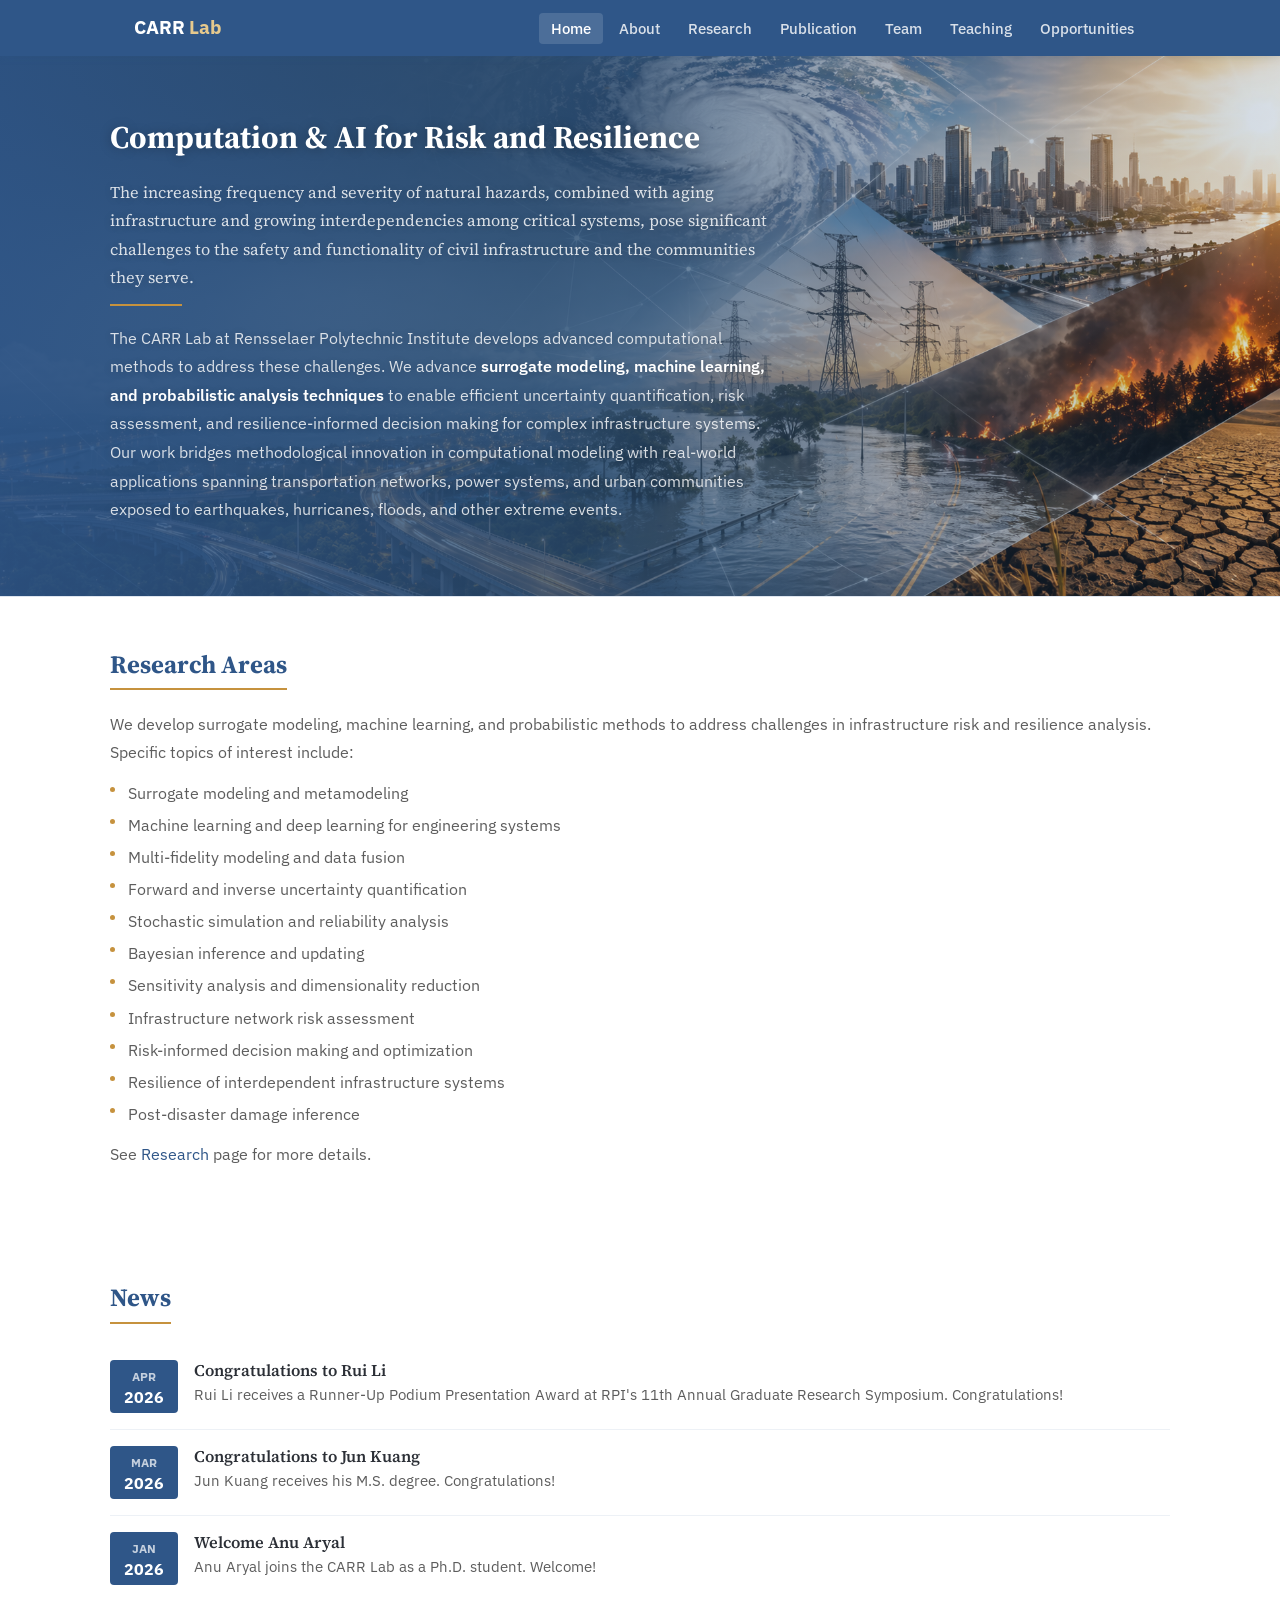
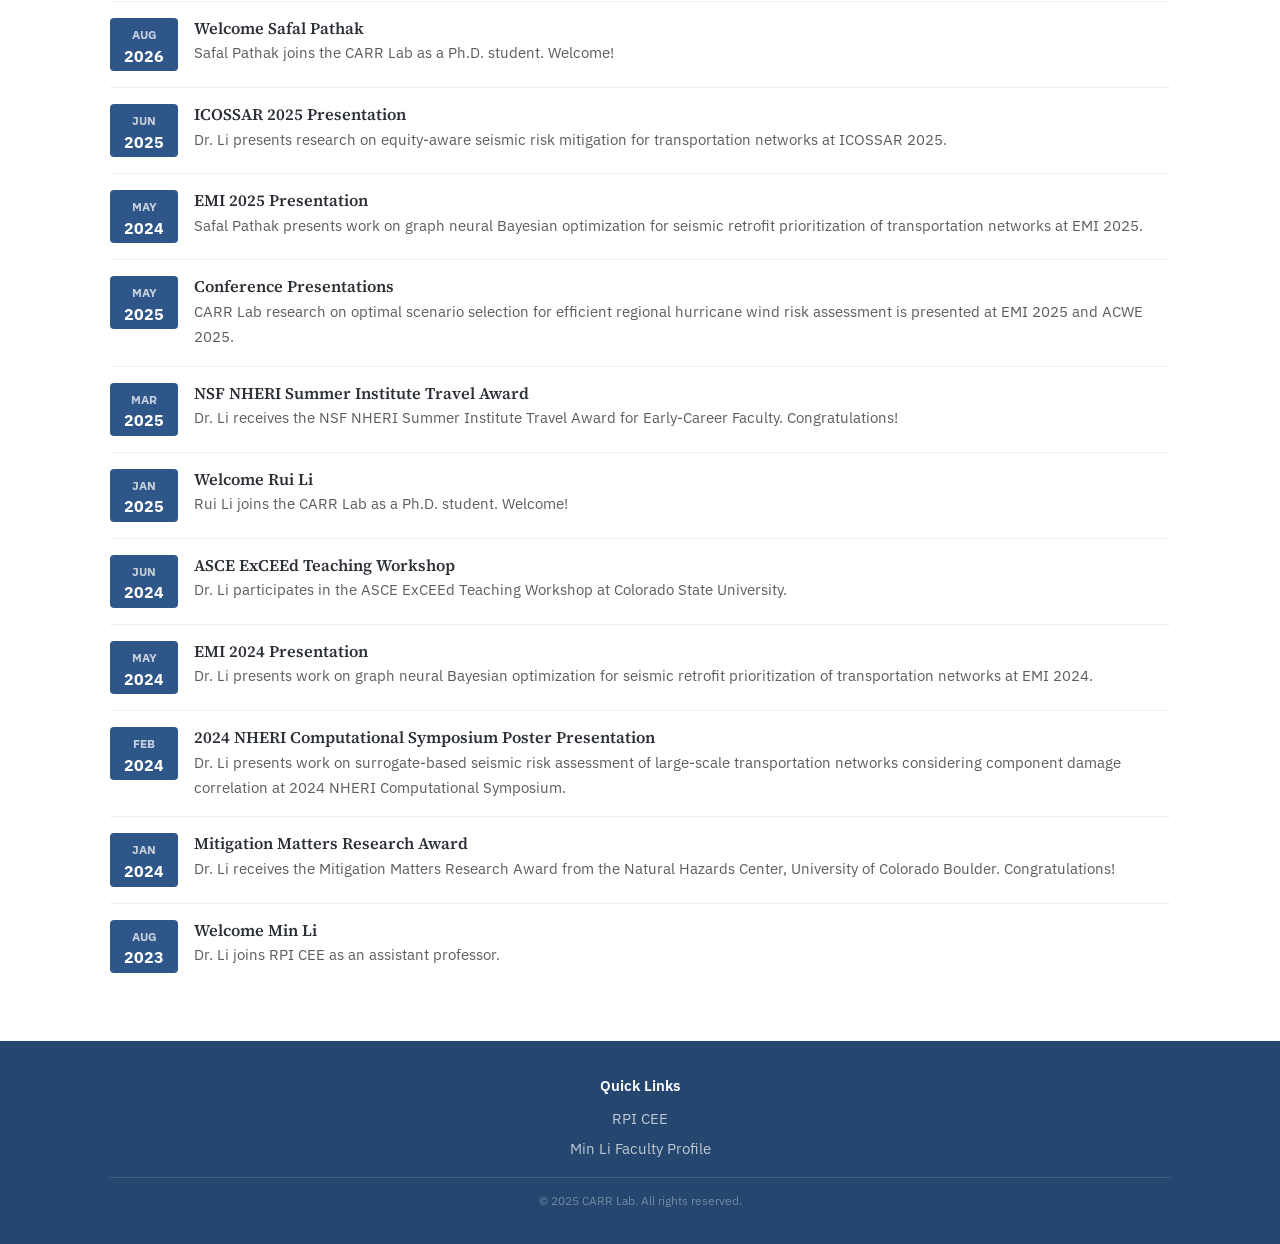
==== commit d63a4bf8: "Add files via upload" ====
--- a/index.html
+++ b/index.html
@@ -3,22 +3,22 @@
 <head>
 <meta charset="UTF-8">
 <meta name="viewport" content="width=device-width,initial-scale=1.0">
-<title>CARR Lab | Computation & AI for Infrastructure Risk and Resilience at RPI</title>
+<title>CARR Lab | Computation & AI for Risk and Resilience at RPI</title>
 <link rel="preconnect" href="https://fonts.googleapis.com">
 <link rel="preconnect" href="https://fonts.gstatic.com" crossorigin>
-<link href="https://fonts.googleapis.com/css2?family=Inter:wght@300;400;500;600;700&family=Source+Serif+4:wght@600;700&display=swap" rel="stylesheet">
+<link href="https://fonts.googleapis.com/css2?family=IBM+Plex+Sans:wght@300;400;500;600;700&family=Source+Serif+4:wght@600;700&display=swap" rel="stylesheet">
 <style>
 *,*::before,*::after{margin:0;padding:0;box-sizing:border-box}
 :root{
-  --primary:#2B4C7E;--primary-light:#3D6098;--primary-dark:#1E3A5F;
-  --gold:#C7944A;--gold-light:#E8D5B0;
-  --bg:#FFFFFF;--bg-alt:#F7F8FA;--bg-hero:#EEF2F7;
-  --text:#2C2C2C;--text-sec:#5A5A5A;--text-muted:#8A8A8A;
-  --border:#DDE3EA;--border-light:#EDF0F4;
-  --sans:'Inter',-apple-system,Segoe UI,Roboto,Helvetica,Arial,sans-serif;--serif:'Source Serif 4',Georgia,serif;
+  --primary:#2F5688;--primary-light:#4D6FA3;--primary-dark:#25476F;
+  --gold:#C6923E;--gold-light:#E6C98D;
+  --bg:#FFFFFF;--bg-alt:#F8FAFC;--bg-hero:#EAF0F7;
+  --text:#2B2F36;--text-sec:#5D5D5D;--text-muted:#8A8F98;
+  --border:#DDE5EF;--border-light:#EDF1F6;
+  --sans:'IBM Plex Sans',-apple-system,Segoe UI,Roboto,Helvetica,Arial,sans-serif;--serif:'Source Serif 4',Georgia,serif;
   --max-w:1060px;
-  --fs-hero:2.2rem;--fs-h1:2.08rem;--fs-h2:1.55rem;--fs-h3:1.24rem;
-  --fs-body:1rem;--fs-small:0.9rem;--fs-xs:0.78rem;--fs-avatar:1.3rem;
+  --fs-hero:2.12rem;--fs-h1:1.98rem;--fs-h2:1.56rem;--fs-h3:1.3rem;
+  --fs-body:1.02rem;--fs-small:0.91rem;--fs-xs:0.77rem;--fs-avatar:1.24rem;
   --lh:1.75;--section-pad:52px 24px;
 }
 html{scroll-behavior:smooth;font-size:16px}
@@ -28,13 +28,13 @@
 a:hover{color:var(--gold);text-decoration:underline}
 
 /* NAV */
-nav{background:var(--primary);position:sticky;top:0;z-index:100;box-shadow:0 1px 6px rgba(0,0,0,0.1)}
+nav{background:var(--primary);position:sticky;top:0;z-index:100;box-shadow:0 1px 8px rgba(47,86,136,0.18)}
 .nav-inner{max-width:var(--max-w);margin:0 auto;display:flex;align-items:center;justify-content:space-between;padding:0 24px;height:56px}
-.nav-logo{color:#fff;font-size:1.18rem;font-weight:700;letter-spacing:0.02em;text-decoration:none}
-.nav-logo span{color:var(--gold)}
+.nav-logo{color:#fff;font-size:1.18rem;font-weight:700;letter-spacing:0;text-decoration:none}
+.nav-logo span{color:var(--gold-light)}
 .nav-links{display:flex;gap:4px;list-style:none}
 .nav-links a{color:rgba(255,255,255,0.82);font-size:var(--fs-small);font-weight:500;padding:6px 12px;border-radius:4px;transition:all 0.2s;text-decoration:none}
-.nav-links a:hover,.nav-links a.active{color:#fff;background:rgba(255,255,255,0.12);text-decoration:none}
+.nav-links a:hover,.nav-links a.active{color:#fff;background:rgba(255,255,255,0.14);text-decoration:none}
 .hamburger{display:none;background:none;border:none;cursor:pointer;padding:8px}
 .hamburger span{display:block;width:22px;height:2px;background:#fff;margin:5px 0}
 
@@ -43,24 +43,16 @@
 .page-banner h1{font-family:var(--serif);color:var(--primary);font-size:var(--fs-h1);font-weight:700;margin-bottom:4px}
 .page-banner p{color:var(--text-sec);font-size:var(--fs-body)}
 
-/* HERO */
-.hero{background:var(--bg-hero);padding:48px 24px 44px;border-bottom:1px solid var(--border)}
-.hero-inner{max-width:var(--max-w);margin:0 auto}
-.hero h1{font-family:var(--serif);font-size:var(--fs-h1);font-weight:700;line-height:1.25;margin-bottom:20px;color:var(--primary)}
-.hero-body{display:grid;grid-template-columns:1fr 320px;gap:36px;align-items:start}
-.hero-text p{font-size:var(--fs-body);color:var(--text-sec);line-height:var(--lh);margin-bottom:12px}
-.hero-text p:last-child{margin-bottom:0}
-.hero-img{width:100%;border-radius:6px;background:#fff;display:flex;align-items:center;justify-content:center;min-height:260px;border:1px solid var(--border);overflow:hidden}
-.hero-graphic{display:block;width:100%;height:auto}
-.hero-graphic .line{fill:none;stroke:var(--primary);stroke-width:2.2;stroke-linecap:round;stroke-linejoin:round}
-.hero-graphic .line-soft{fill:none;stroke:var(--primary-light);stroke-width:1.4;stroke-linecap:round;stroke-linejoin:round;opacity:0.55}
-.hero-graphic .line-gold{fill:none;stroke:var(--gold);stroke-width:2.4;stroke-linecap:round;stroke-linejoin:round}
-.hero-graphic .node{fill:#fff;stroke:var(--primary);stroke-width:1.8}
-.hero-graphic .node-gold{fill:var(--gold);stroke:#fff;stroke-width:1.8}
-.hero-graphic .fill-soft{fill:var(--bg-hero)}
-.hero-graphic .fill-primary{fill:var(--primary)}
-.hero-graphic .fill-gold{fill:var(--gold)}
-.hero-graphic text{font-family:var(--sans);fill:var(--text-sec);font-size:10px;font-weight:600;letter-spacing:0.04em}
+.hero{position:relative;overflow:hidden;background:url("assets/hero-risk-resilience.png") center/cover no-repeat;min-height:485px;padding:62px 24px 60px;border-bottom:1px solid var(--border)}
+.hero::before{content:'';position:absolute;inset:0;background:linear-gradient(90deg,rgba(47,86,136,0.9) 0%,rgba(47,82,120,0.78) 42%,rgba(47,82,120,0.34) 72%,rgba(47,82,120,0.18) 100%)}
+.hero-inner{position:relative;z-index:1;max-width:var(--max-w);margin:0 auto}
+.hero h1{font-family:var(--serif);font-size:var(--fs-h1);font-weight:700;line-height:1.25;margin-bottom:20px;color:#fff;max-width:680px;text-shadow:0 1px 12px rgba(0,0,0,0.28)}
+.hero-body{max-width:680px}
+.hero-text{max-width:660px}
+.hero-lede{font-family:var(--serif);font-size:1.22rem;color:rgba(255,255,255,0.94);line-height:1.62;margin-bottom:18px;text-shadow:0 1px 10px rgba(0,0,0,0.24)}
+.hero-text .intro-rule{width:72px;height:2px;background:var(--gold);margin:2px 0 18px}
+.hero-text p{font-size:var(--fs-body);color:rgba(255,255,255,0.82);line-height:var(--lh);margin-bottom:12px;text-shadow:0 1px 8px rgba(0,0,0,0.2)}
+.hero-text strong{color:#fff;font-weight:600}
 
 /* SECTIONS */
 .section{padding:var(--section-pad)}
@@ -79,7 +71,7 @@
 .news-item{display:flex;gap:16px;padding:16px 0;border-bottom:1px solid var(--border-light);align-items:start}
 .news-item:last-child{border-bottom:none}
 .news-date-box{min-width:68px;text-align:center;background:var(--primary);color:#fff;border-radius:4px;padding:6px 10px}
-.news-date-box .month{font-size:var(--fs-xs);font-weight:700;letter-spacing:0.06em;text-transform:uppercase;color:rgba(255,255,255,0.72)}
+.news-date-box .month{font-size:var(--fs-xs);font-weight:700;letter-spacing:0;text-transform:uppercase;color:rgba(255,255,255,0.72)}
 .news-date-box .year{font-size:var(--fs-body);font-weight:700;line-height:1.2}
 .news-content h3{font-size:var(--fs-body);font-weight:600;color:var(--text);margin-bottom:2px}
 .news-content p{font-size:var(--fs-small);color:var(--text-sec);margin:0}
@@ -103,7 +95,7 @@
 /* RESEARCH */
 .research-block{margin-bottom:32px;padding-bottom:28px;border-bottom:1px solid var(--border-light)}
 .research-block:last-child{border-bottom:none;margin-bottom:0;padding-bottom:0}
-.research-block h3{font-family:var(--serif);font-size:var(--fs-h3);color:var(--primary);font-weight:600;margin-bottom:8px}
+.research-block h3{font-family:var(--serif);font-size:var(--fs-h3);color:var(--primary);font-weight:700;margin-bottom:8px}
 .research-block p{font-size:var(--fs-body);line-height:var(--lh)}
 .keywords{margin-top:8px;font-size:var(--fs-small);color:var(--text-muted);font-style:italic}
 
@@ -127,31 +119,31 @@
 .member-list li{font-size:var(--fs-body);color:var(--text-sec);padding:3px 0 3px 18px;position:relative}
 .member-list li::before{content:'';position:absolute;left:0;top:11px;width:5px;height:5px;border-radius:50%;background:var(--gold)}
 .join-box{margin-top:32px;padding:24px;background:var(--bg-alt);border:1px solid var(--border);border-left:3px solid var(--gold);border-radius:4px}
-.join-box h3{font-family:var(--serif);font-size:var(--fs-h3);color:var(--primary);margin-bottom:6px}
+.join-box h3{font-family:var(--serif);font-size:var(--fs-h3);color:var(--primary);font-weight:700;margin-bottom:6px}
 .join-box p{font-size:var(--fs-body);color:var(--text-sec);margin:0}
 
 /* TEACHING */
 .course-item{padding:18px 0;border-bottom:1px solid var(--border-light)}
 .course-item:last-child{border-bottom:none}
-.course-level{display:inline-block;font-size:var(--fs-xs);font-weight:700;letter-spacing:0.08em;text-transform:uppercase;color:#fff;background:var(--primary);padding:2px 8px;border-radius:3px;margin-bottom:4px}
-.course-item h3{font-family:var(--serif);font-size:var(--fs-h3);font-weight:600;margin-bottom:2px}
+.course-level{display:inline-block;font-size:var(--fs-xs);font-weight:700;letter-spacing:0;text-transform:uppercase;color:#fff;background:var(--primary);padding:2px 8px;border-radius:3px;margin-bottom:4px}
+.course-item h3{font-family:var(--serif);font-size:var(--fs-h3);font-weight:700;color:var(--primary);margin-bottom:2px}
 .course-item .semesters{font-size:var(--fs-small);color:var(--text-muted);margin-bottom:6px}
 .course-item p{font-size:var(--fs-body);color:var(--text-sec)}
 
 /* CONTACT / OPPORTUNITIES */
 .contact-grid{display:grid;grid-template-columns:1fr 1fr;gap:40px}
-.contact-info h3{font-family:var(--serif);font-size:var(--fs-h3);color:var(--primary);margin-bottom:18px}
+.contact-info h3{font-family:var(--serif);font-size:var(--fs-h3);color:var(--primary);font-weight:700;margin-bottom:18px}
 .contact-row{display:flex;gap:12px;margin-bottom:12px;align-items:start}
-.contact-label{font-size:var(--fs-small);font-weight:700;color:var(--text-muted);text-transform:uppercase;letter-spacing:0.05em;min-width:56px}
+.contact-label{font-size:var(--fs-small);font-weight:700;color:var(--text-muted);text-transform:uppercase;letter-spacing:0;min-width:56px}
 .contact-val{font-size:var(--fs-body);color:var(--text-sec)}
 .contact-val a{color:var(--primary)}
 .opp-box{padding:24px;background:var(--bg-alt);border:1px solid var(--border);border-left:3px solid var(--gold);border-radius:4px;margin-bottom:20px}
-.opp-box h3{font-family:var(--serif);font-size:var(--fs-h3);color:var(--primary);margin-bottom:6px}
+.opp-box h3{font-family:var(--serif);font-size:var(--fs-h3);color:var(--primary);font-weight:700;margin-bottom:6px}
 .opp-box p{font-size:var(--fs-body);color:var(--text-sec);line-height:var(--lh);margin:0 0 8px}
 .opp-box p:last-child{margin-bottom:0}
 
 /* FOOTER */
-footer{background:var(--primary);color:rgba(255,255,255,0.6);padding:32px 24px;font-size:var(--fs-small)}
+footer{background:var(--primary-dark);color:rgba(255,255,255,0.6);padding:32px 24px;font-size:var(--fs-small)}
 .footer-inner{max-width:var(--max-w);margin:0 auto;text-align:center}
 footer a{color:rgba(255,255,255,0.78);text-decoration:none}
 footer a:hover{color:#fff;text-decoration:none}
@@ -167,8 +159,8 @@
   .nav-links{display:none}
   .nav-links.open{display:flex;flex-direction:column;position:absolute;top:56px;left:0;right:0;background:var(--primary);padding:16px 24px;gap:4px}
   .hamburger{display:block}
-  .hero-body{grid-template-columns:1fr}
-  .hero-img{max-width:280px}
+  .hero{min-height:auto;padding:48px 24px 46px;background-position:center right}
+  .hero::before{background:linear-gradient(90deg,rgba(47,86,136,0.94) 0%,rgba(47,82,120,0.86) 62%,rgba(47,82,120,0.58) 100%)}
   .about-grid{grid-template-columns:1fr}
   .about-photo{width:160px;height:200px}
   .contact-grid{grid-template-columns:1fr}
@@ -196,65 +188,13 @@
 
 <div class="hero">
   <div class="hero-inner">
-    <h1>Computation &amp; AI for Infrastructure Risk and Resilience</h1>
+    <h1>Computation &amp; AI for Risk and Resilience</h1>
     <div class="hero-body">
       <div class="hero-text">
-        <p>The increasing frequency and severity of natural hazards, combined with aging infrastructure and growing interdependencies among critical systems, pose significant challenges to the safety and functionality of civil infrastructure and the communities they serve.</p>
-        <p>The CARR Lab at Rensselaer Polytechnic Institute develops advanced computational methods to address these challenges. We advance surrogate modeling, machine learning, and probabilistic analysis techniques to enable efficient uncertainty quantification, risk assessment, and resilience-informed decision making for complex infrastructure systems. Our work bridges methodological innovation in computational modeling with real-world applications spanning transportation networks, power systems, and urban communities exposed to earthquakes, hurricanes, floods, and other extreme events.</p>
+        <p class="hero-lede">The increasing frequency and severity of natural hazards, combined with aging infrastructure and growing interdependencies among critical systems, pose significant challenges to the safety and functionality of civil infrastructure and the communities they serve.</p>
+        <div class="intro-rule" aria-hidden="true"></div>
+        <p>The CARR Lab at Rensselaer Polytechnic Institute develops advanced computational methods to address these challenges. We advance <strong>surrogate modeling, machine learning, and probabilistic analysis techniques</strong> to enable efficient uncertainty quantification, risk assessment, and resilience-informed decision making for complex infrastructure systems. Our work bridges methodological innovation in computational modeling with real-world applications spanning transportation networks, power systems, and urban communities exposed to earthquakes, hurricanes, floods, and other extreme events.</p>
       </div>
-<div class="hero-img" aria-label="CARR Lab Research Overview Framework">
-  <svg viewBox="0 0 400 300" xmlns="http://www.w3.org/2000/svg">
-    <rect width="400" height="300" fill="#ffffff"/>
-    
-    <text x="20" y="30" font-family="Inter, sans-serif" font-size="10" font-weight="700" fill="#8A8A8A" letter-spacing="1">NATURAL HAZARDS</text>
-    <text x="145" y="30" font-family="Inter, sans-serif" font-size="10" font-weight="700" fill="#2B4C7E" letter-spacing="1">COMPUTATION & AI CORE</text>
-    <text x="285" y="30" font-family="Inter, sans-serif" font-size="10" font-weight="700" fill="#8A8A8A" letter-spacing="1">RESILIENT SYSTEMS</text>
-
-    <g transform="translate(20, 50)">
-      <rect x="0" y="0" width="80" height="200" rx="6" fill="#F7F8FA" stroke="#DDE3EA" stroke-width="1"/>
-      <circle cx="40" cy="40" r="15" fill="#E8D5B0" opacity="0.3"/>
-      <text x="40" y="44" font-family="Inter" font-size="8" text-anchor="middle" fill="#C7944A">Seismic</text>
-      <circle cx="40" cy="100" r="15" fill="#E8D5B0" opacity="0.3"/>
-      <text x="40" y="104" font-family="Inter" font-size="8" text-anchor="middle" fill="#C7944A">Hurricane</text>
-      <circle cx="40" cy="160" r="15" fill="#E8D5B0" opacity="0.3"/>
-      <text x="40" y="164" font-family="Inter" font-size="8" text-anchor="middle" fill="#C7944A">Wildfire</text>
-    </g>
-
-    <path d="M100 150 Q120 150 140 150" stroke="#DDE3EA" fill="none" stroke-width="2" marker-end="url(#arrowhead)"/>
-
-    <g transform="translate(130, 60)">
-      <rect x="0" y="0" width="140" height="180" rx="8" fill="#2B4C7E" />
-      <circle cx="30" cy="40" r="4" fill="#fff" />
-      <circle cx="30" cy="70" r="4" fill="#fff" />
-      <circle cx="30" cy="100" r="4" fill="#fff" />
-      <circle cx="70" cy="55" r="4" fill="#C7944A" />
-      <circle cx="70" cy="85" r="4" fill="#C7944A" />
-      <circle cx="110" cy="70" r="4" fill="#fff" />
-      <path d="M34 40 L66 55 M34 70 L66 55 M34 70 L66 85 M34 100 L66 85 M74 55 L106 70 M74 85 L106 70" stroke="rgba(255,255,255,0.4)" stroke-width="1"/>
-      
-      <text x="70" y="135" font-family="Inter" font-size="9" font-weight="600" text-anchor="middle" fill="#fff">Surrogate Models</text>
-      <text x="70" y="150" font-family="Inter" font-size="9" font-weight="600" text-anchor="middle" fill="#fff">(GNN / FNO / UQ)</text>
-      <text x="70" y="165" font-family="Inter" font-size="8" text-anchor="middle" fill="rgba(255,255,255,0.7)">Physics-Informed ML</text>
-    </g>
-
-    <path d="M270 150 Q285 150 300 150" stroke="#DDE3EA" fill="none" stroke-width="2" marker-end="url(#arrowhead)"/>
-
-    <g transform="translate(300, 50)">
-      <rect x="0" y="0" width="80" height="200" rx="6" fill="#F7F8FA" stroke="#DDE3EA" stroke-width="1"/>
-      <path d="M20 50 L40 30 L60 50 L40 70 Z" fill="none" stroke="#2B4C7E" stroke-width="1.5"/>
-      <text x="40" y="90" font-family="Inter" font-size="8" text-anchor="middle" fill="#2B4C7E" font-weight="600">Transport</text>
-      
-      <path d="M20 140 H60 L50 170 L30 170 L20 140" fill="none" stroke="#C7944A" stroke-width="1.5"/>
-      <text x="40" y="185" font-family="Inter" font-size="8" text-anchor="middle" fill="#2B4C7E" font-weight="600">Resilience</text>
-    </g>
-
-    <defs>
-      <marker id="arrowhead" markerWidth="10" markerHeight="7" refX="0" refY="3.5" orient="auto">
-        <polygon points="0 0, 10 3.5, 0 7" fill="#DDE3EA" />
-      </marker>
-    </defs>
-  </svg>
-</div>
     </div>
   </div>
 </div>
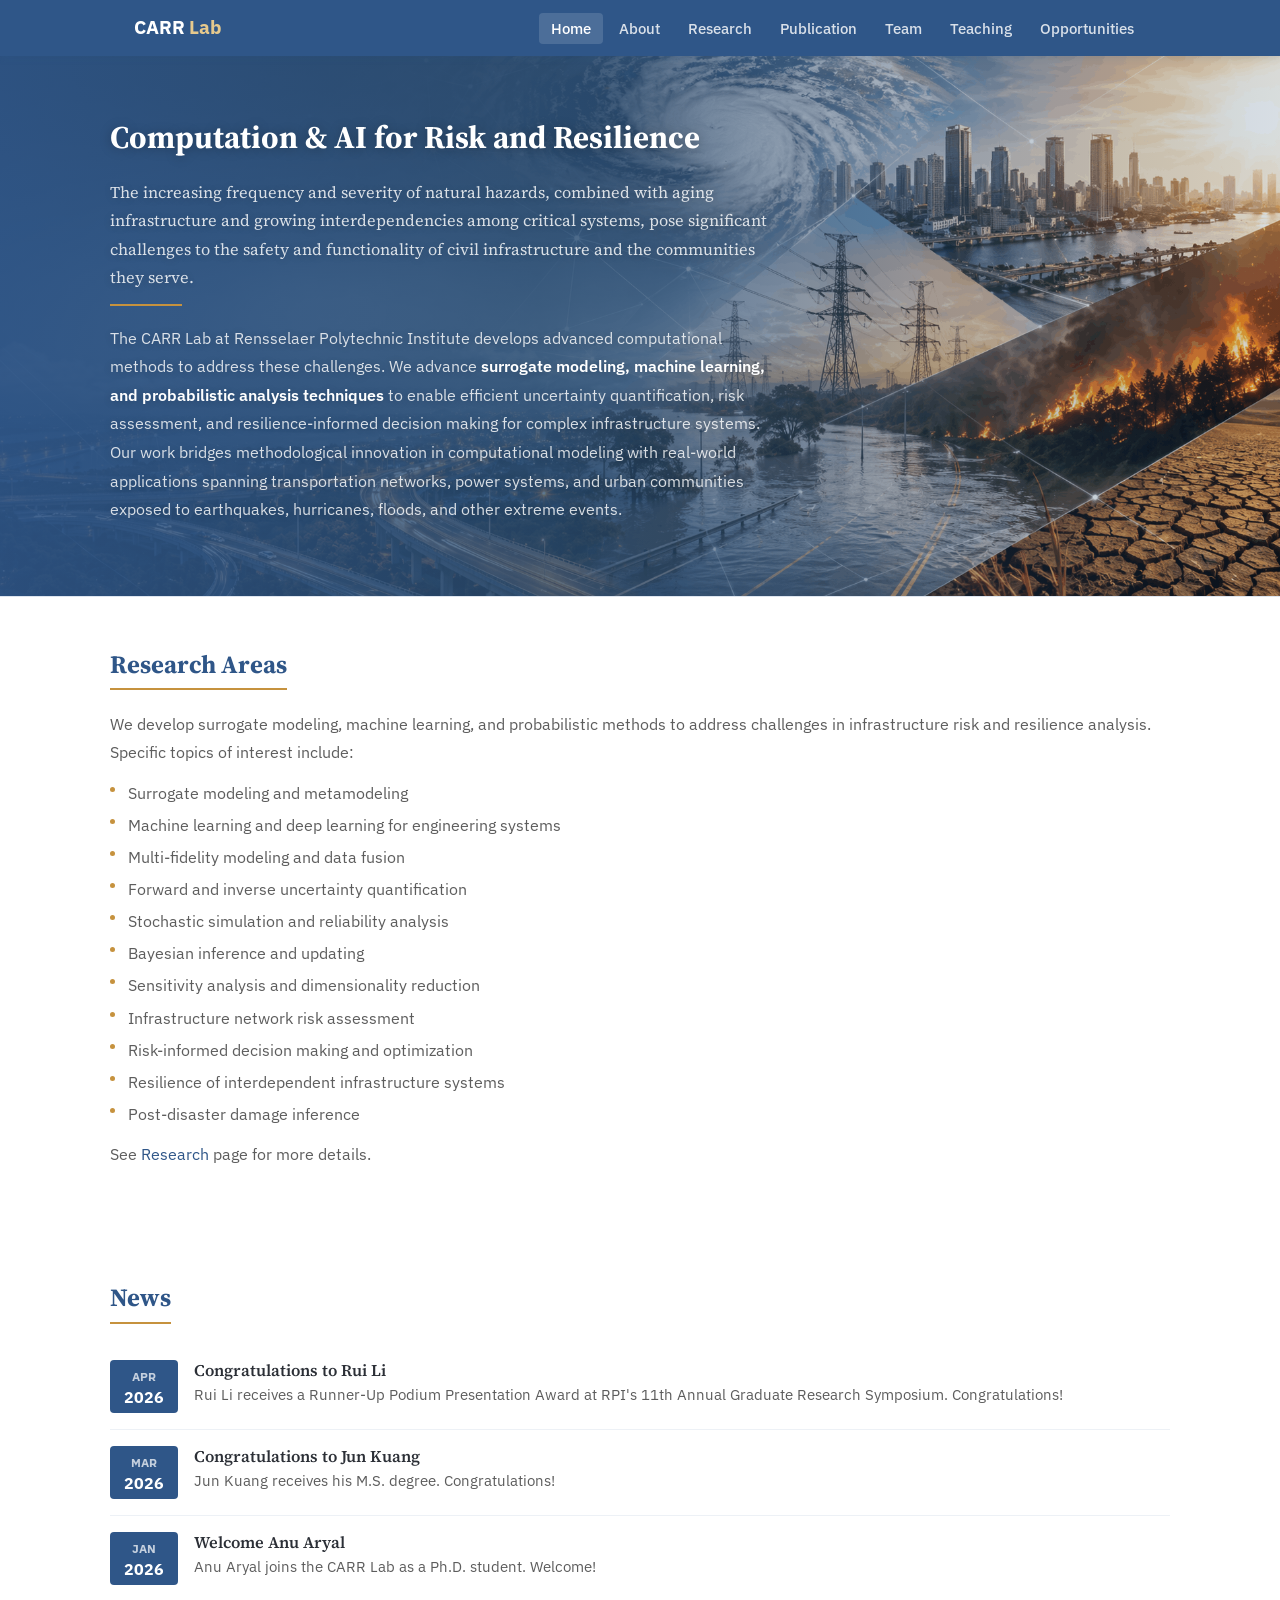
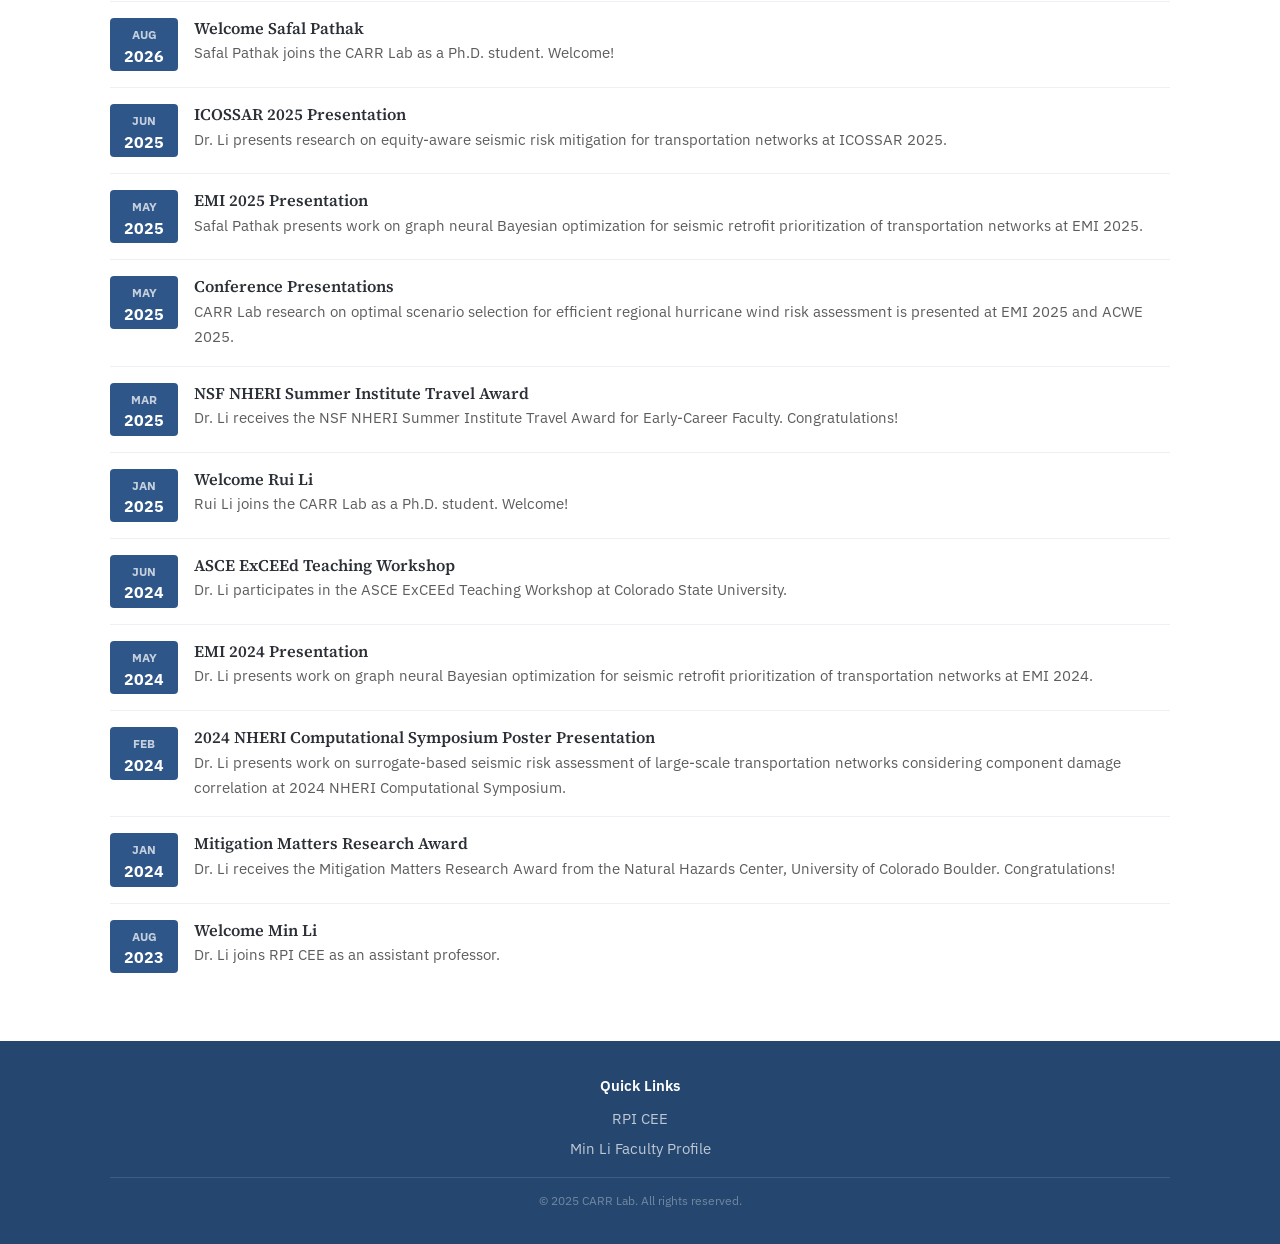
==== commit 5ec8e4b9: "Update news item for EMI 2025 presentation date" ====
--- a/index.html
+++ b/index.html
@@ -230,7 +230,7 @@
     <div class="news-item"><div class="news-date-box"><div class="month">Jan</div><div class="year">2026</div></div><div class="news-content"><h3>Welcome Anu Aryal</h3><p>Anu Aryal joins the CARR Lab as a Ph.D. student. Welcome!</p></div></div>
     <div class="news-item"><div class="news-date-box"><div class="month">Aug</div><div class="year">2026</div></div><div class="news-content"><h3>Welcome Safal Pathak</h3><p>Safal Pathak joins the CARR Lab as a Ph.D. student. Welcome!</p></div></div>
     <div class="news-item"><div class="news-date-box"><div class="month">Jun</div><div class="year">2025</div></div><div class="news-content"><h3>ICOSSAR 2025 Presentation</h3><p>Dr. Li presents research on equity-aware seismic risk mitigation for transportation networks at ICOSSAR 2025.</p></div></div>
-    <div class="news-item"><div class="news-date-box"><div class="month">May</div><div class="year">2024</div></div><div class="news-content"><h3>EMI 2025 Presentation</h3><p>Safal Pathak presents work on graph neural Bayesian optimization for seismic retrofit prioritization of transportation networks at EMI 2025.</p></div></div>
+    <div class="news-item"><div class="news-date-box"><div class="month">May</div><div class="year">2025</div></div><div class="news-content"><h3>EMI 2025 Presentation</h3><p>Safal Pathak presents work on graph neural Bayesian optimization for seismic retrofit prioritization of transportation networks at EMI 2025.</p></div></div>
     <div class="news-item"><div class="news-date-box"><div class="month">May</div><div class="year">2025</div></div><div class="news-content"><h3>Conference Presentations</h3><p>CARR Lab research on optimal scenario selection for efficient regional hurricane wind risk assessment is presented at EMI 2025 and ACWE 2025.</p></div></div>
     <div class="news-item"><div class="news-date-box"><div class="month">Mar</div><div class="year">2025</div></div><div class="news-content"><h3>NSF NHERI Summer Institute Travel Award</h3><p>Dr. Li receives the NSF NHERI Summer Institute Travel Award for Early-Career Faculty. Congratulations!</p></div></div>
     <div class="news-item"><div class="news-date-box"><div class="month">Jan</div><div class="year">2025</div></div><div class="news-content"><h3>Welcome Rui Li</h3><p>Rui Li joins the CARR Lab as a Ph.D. student. Welcome!</p></div></div>
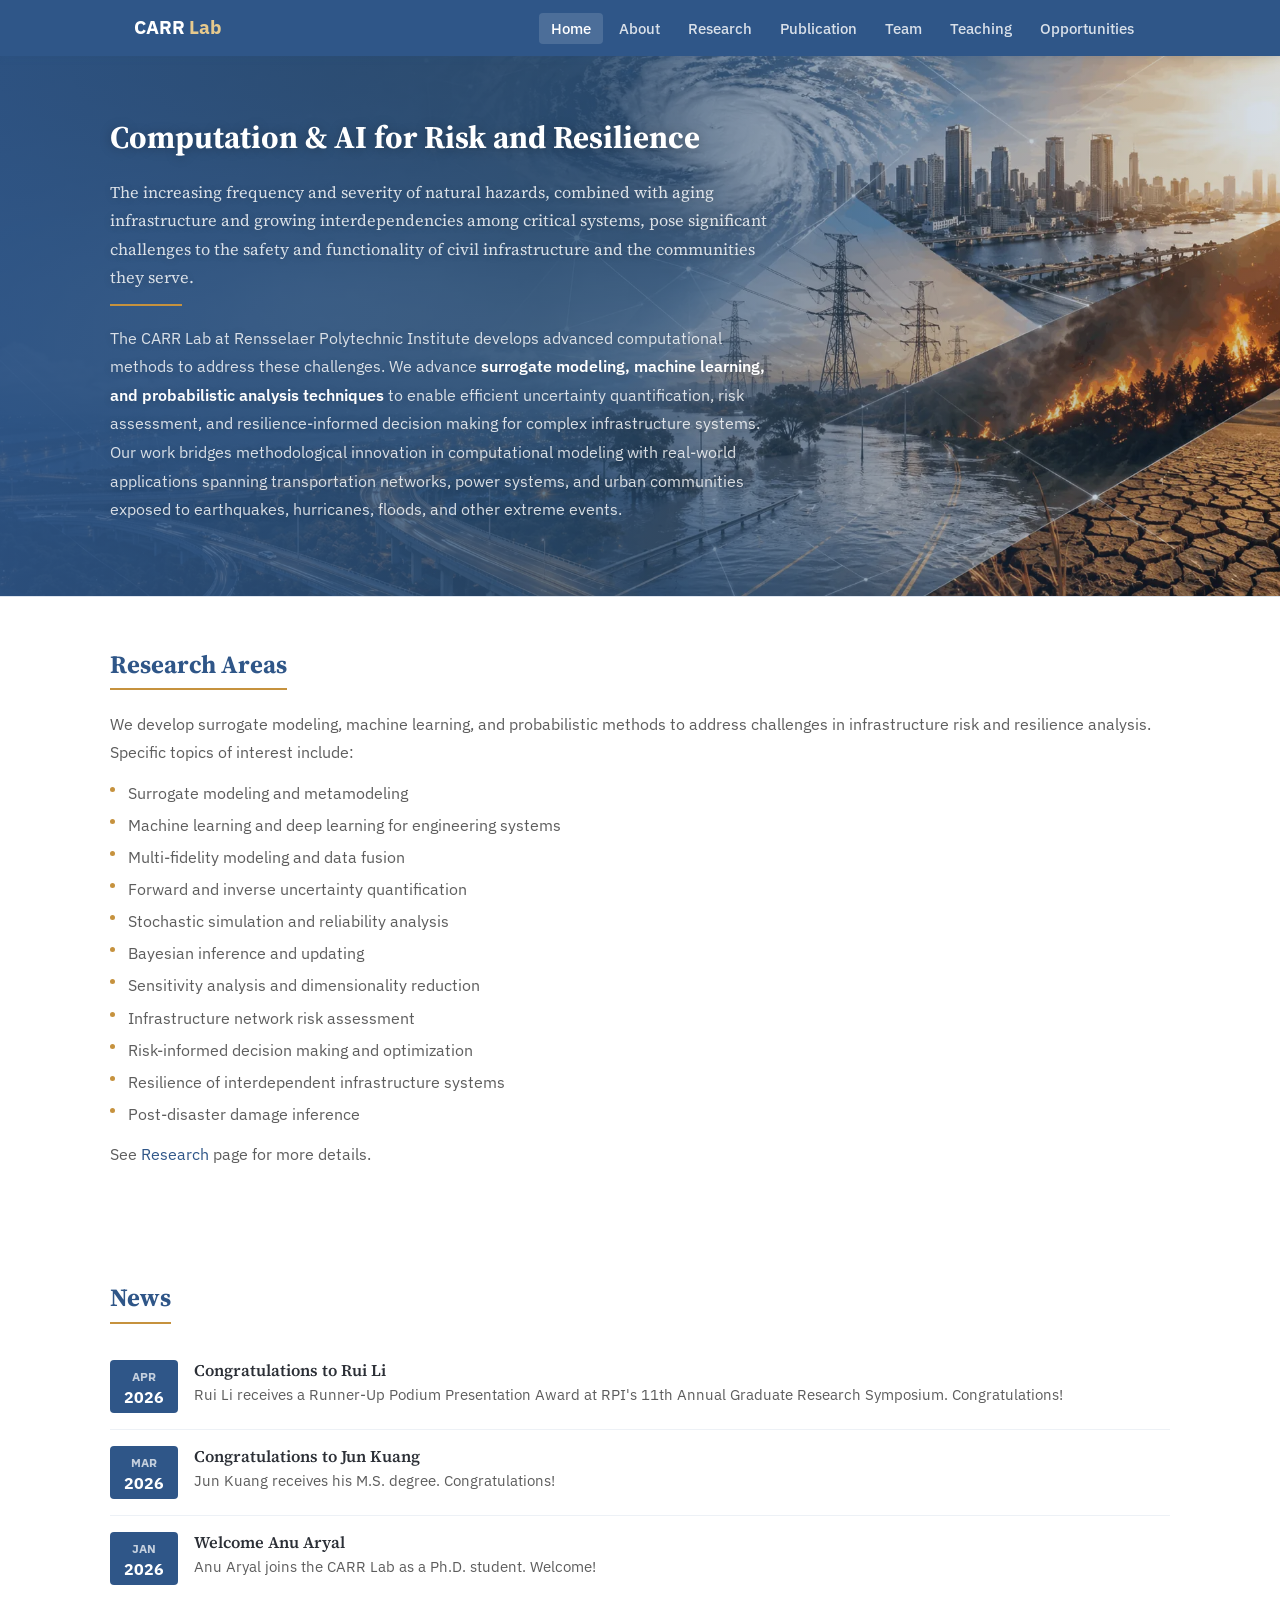
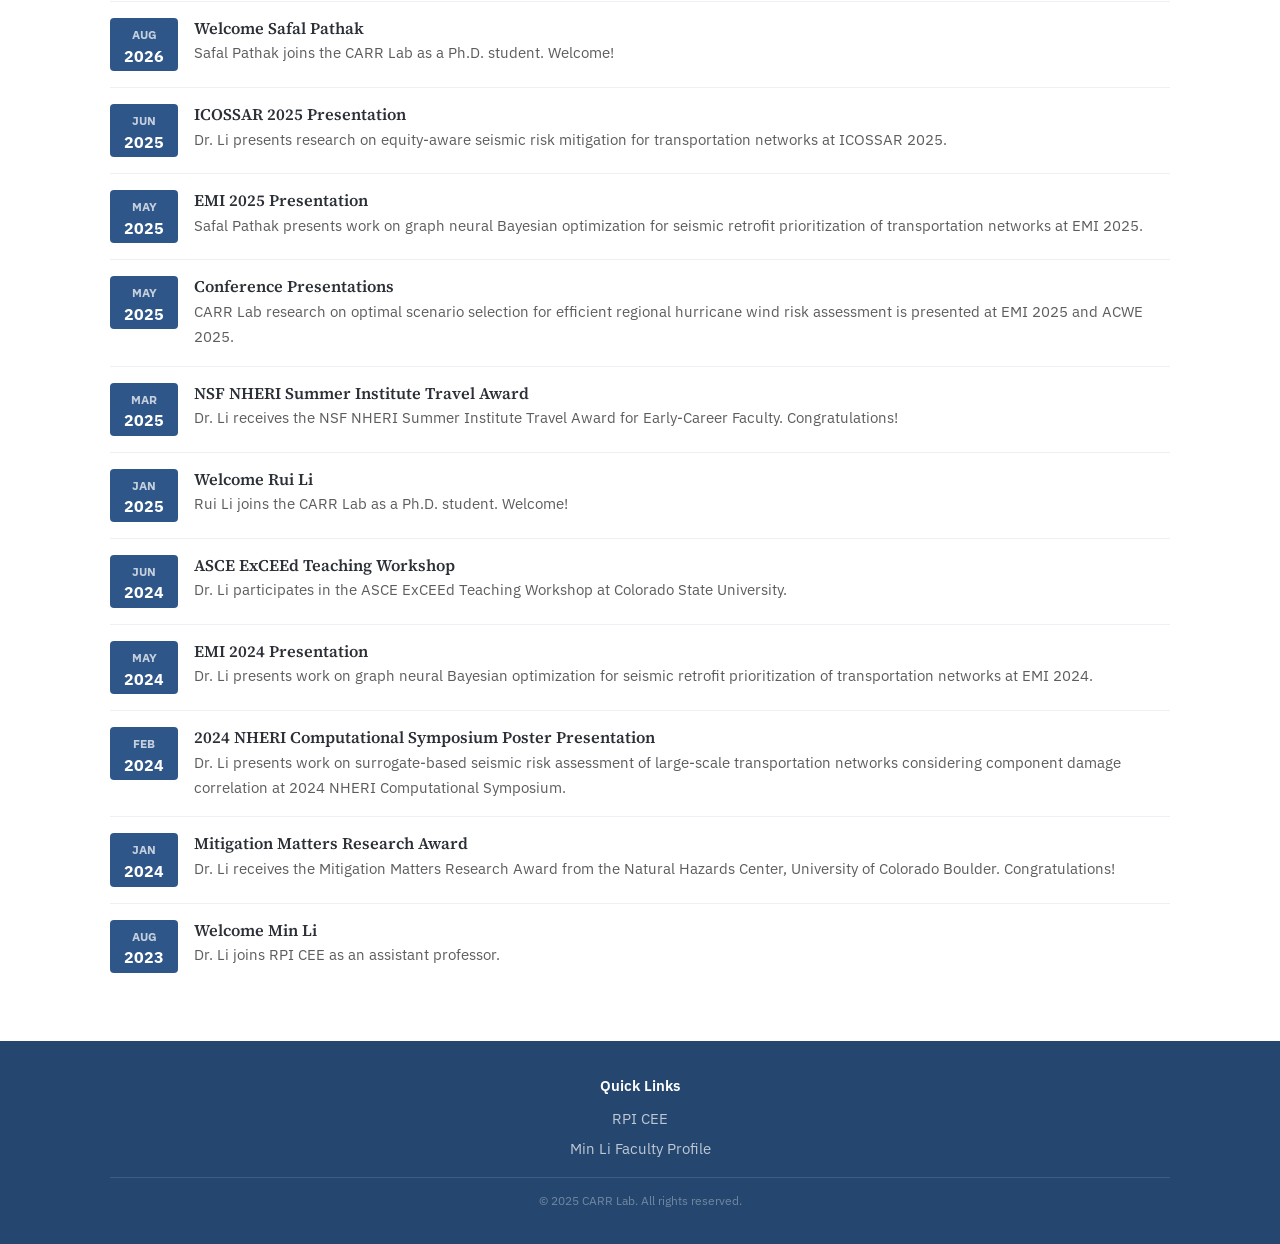
==== commit c8884dab: "Compress site images to speed up page loads Convert all images to WebP sized to about 2x their displ" ====
--- a/index.html
+++ b/index.html
@@ -4,6 +4,7 @@
 <meta charset="UTF-8">
 <meta name="viewport" content="width=device-width,initial-scale=1.0">
 <title>CARR Lab | Computation & AI for Risk and Resilience at RPI</title>
+<link rel="preload" as="image" href="assets/hero-risk-resilience.webp" type="image/webp">
 <link rel="preconnect" href="https://fonts.googleapis.com">
 <link rel="preconnect" href="https://fonts.gstatic.com" crossorigin>
 <link href="https://fonts.googleapis.com/css2?family=IBM+Plex+Sans:wght@300;400;500;600;700&family=Source+Serif+4:wght@600;700&display=swap" rel="stylesheet">
@@ -43,7 +44,7 @@
 .page-banner h1{font-family:var(--serif);color:var(--primary);font-size:var(--fs-h1);font-weight:700;margin-bottom:4px}
 .page-banner p{color:var(--text-sec);font-size:var(--fs-body)}
 
-.hero{position:relative;overflow:hidden;background:url("assets/hero-risk-resilience.png") center/cover no-repeat;min-height:485px;padding:62px 24px 60px;border-bottom:1px solid var(--border)}
+.hero{position:relative;overflow:hidden;background:url("assets/hero-risk-resilience.webp") center/cover no-repeat;min-height:485px;padding:62px 24px 60px;border-bottom:1px solid var(--border)}
 .hero::before{content:'';position:absolute;inset:0;background:linear-gradient(90deg,rgba(47,86,136,0.9) 0%,rgba(47,82,120,0.78) 42%,rgba(47,82,120,0.34) 72%,rgba(47,82,120,0.18) 100%)}
 .hero-inner{position:relative;z-index:1;max-width:var(--max-w);margin:0 auto}
 .hero h1{font-family:var(--serif);font-size:var(--fs-h1);font-weight:700;line-height:1.25;margin-bottom:20px;color:#fff;max-width:680px;text-shadow:0 1px 12px rgba(0,0,0,0.28)}
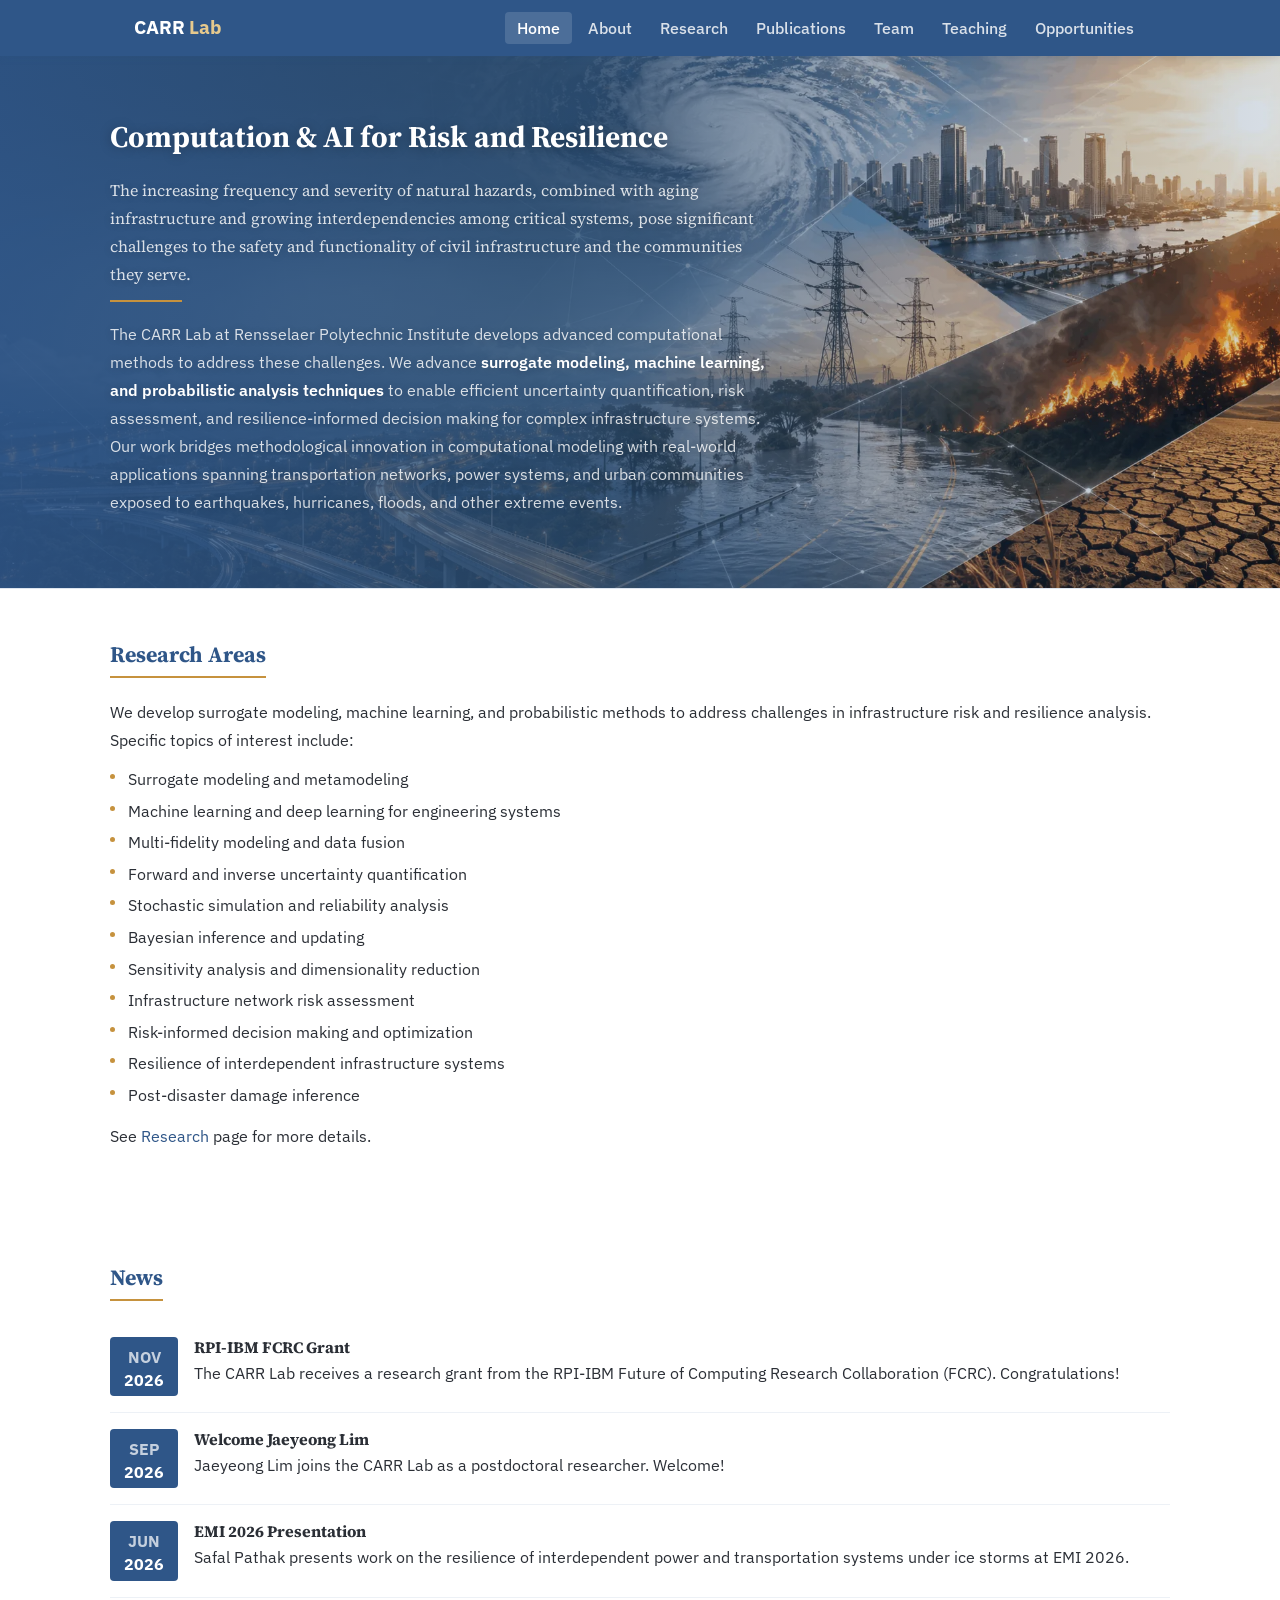
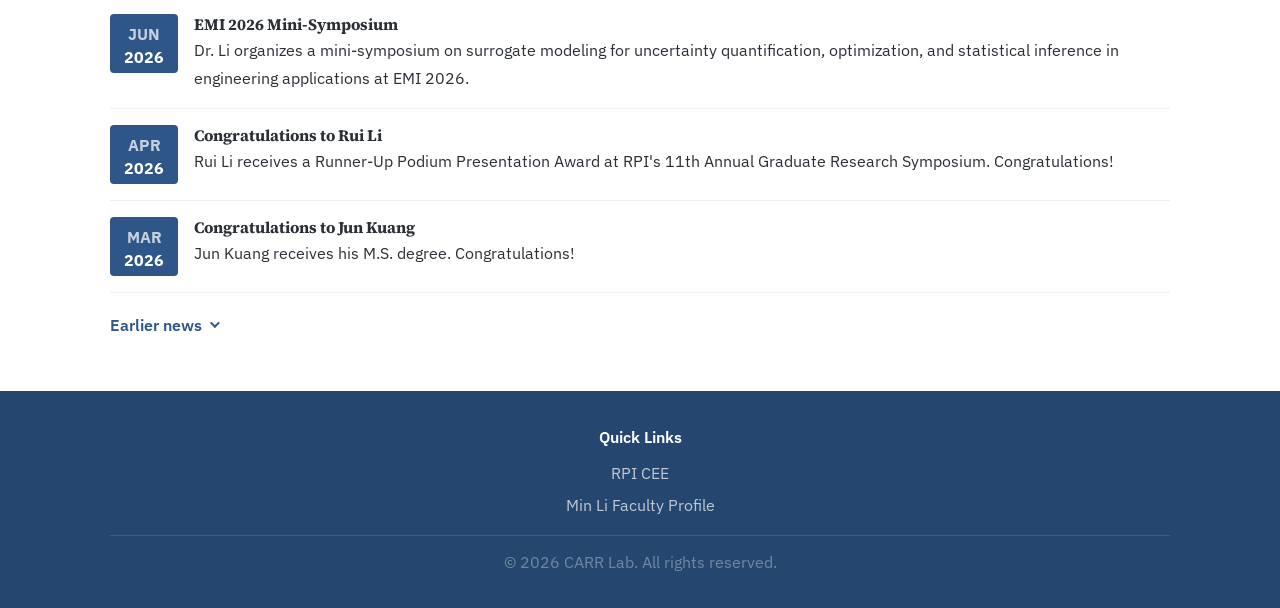
==== commit 3650deb0: "Update lab info, publications layout and typography - Opportunities: no open Ph.D. or postdoc positi" ====
--- a/index.html
+++ b/index.html
@@ -8,42 +8,8 @@
 <link rel="preconnect" href="https://fonts.googleapis.com">
 <link rel="preconnect" href="https://fonts.gstatic.com" crossorigin>
 <link href="https://fonts.googleapis.com/css2?family=IBM+Plex+Sans:wght@300;400;500;600;700&family=Source+Serif+4:wght@600;700&display=swap" rel="stylesheet">
+<link rel="stylesheet" href="style.css?v=20">
 <style>
-*,*::before,*::after{margin:0;padding:0;box-sizing:border-box}
-:root{
-  --primary:#2F5688;--primary-light:#4D6FA3;--primary-dark:#25476F;
-  --gold:#C6923E;--gold-light:#E6C98D;
-  --bg:#FFFFFF;--bg-alt:#F8FAFC;--bg-hero:#EAF0F7;
-  --text:#2B2F36;--text-sec:#5D5D5D;--text-muted:#8A8F98;
-  --border:#DDE5EF;--border-light:#EDF1F6;
-  --sans:'IBM Plex Sans',-apple-system,Segoe UI,Roboto,Helvetica,Arial,sans-serif;--serif:'Source Serif 4',Georgia,serif;
-  --max-w:1060px;
-  --fs-hero:2.12rem;--fs-h1:1.98rem;--fs-h2:1.56rem;--fs-h3:1.3rem;
-  --fs-body:1.02rem;--fs-small:0.91rem;--fs-xs:0.77rem;--fs-avatar:1.24rem;
-  --lh:1.75;--section-pad:52px 24px;
-}
-html{scroll-behavior:smooth;font-size:16px}
-body{font-family:var(--sans);color:var(--text);background:var(--bg);line-height:var(--lh)}
-h1,h2,h3{line-height:1.25}
-a{color:var(--primary);text-decoration:none}
-a:hover{color:var(--gold);text-decoration:underline}
-
-/* NAV */
-nav{background:var(--primary);position:sticky;top:0;z-index:100;box-shadow:0 1px 8px rgba(47,86,136,0.18)}
-.nav-inner{max-width:var(--max-w);margin:0 auto;display:flex;align-items:center;justify-content:space-between;padding:0 24px;height:56px}
-.nav-logo{color:#fff;font-size:1.18rem;font-weight:700;letter-spacing:0;text-decoration:none}
-.nav-logo span{color:var(--gold-light)}
-.nav-links{display:flex;gap:4px;list-style:none}
-.nav-links a{color:rgba(255,255,255,0.82);font-size:var(--fs-small);font-weight:500;padding:6px 12px;border-radius:4px;transition:all 0.2s;text-decoration:none}
-.nav-links a:hover,.nav-links a.active{color:#fff;background:rgba(255,255,255,0.14);text-decoration:none}
-.hamburger{display:none;background:none;border:none;cursor:pointer;padding:8px}
-.hamburger span{display:block;width:22px;height:2px;background:#fff;margin:5px 0}
-
-/* PAGE BANNER */
-.page-banner{background:var(--bg-hero);padding:44px 24px 36px;text-align:center;border-bottom:1px solid var(--border)}
-.page-banner h1{font-family:var(--serif);color:var(--primary);font-size:var(--fs-h1);font-weight:700;margin-bottom:4px}
-.page-banner p{color:var(--text-sec);font-size:var(--fs-body)}
-
 .hero{position:relative;overflow:hidden;background:url("assets/hero-risk-resilience.webp") center/cover no-repeat;min-height:485px;padding:62px 24px 60px;border-bottom:1px solid var(--border)}
 .hero::before{content:'';position:absolute;inset:0;background:linear-gradient(90deg,rgba(47,86,136,0.9) 0%,rgba(47,82,120,0.78) 42%,rgba(47,82,120,0.34) 72%,rgba(47,82,120,0.18) 100%)}
 .hero-inner{position:relative;z-index:1;max-width:var(--max-w);margin:0 auto}
@@ -54,118 +20,35 @@
 .hero-text .intro-rule{width:72px;height:2px;background:var(--gold);margin:2px 0 18px}
 .hero-text p{font-size:var(--fs-body);color:rgba(255,255,255,0.82);line-height:var(--lh);margin-bottom:12px;text-shadow:0 1px 8px rgba(0,0,0,0.2)}
 .hero-text strong{color:#fff;font-weight:600}
-
-/* SECTIONS */
-.section{padding:var(--section-pad)}
-.section-alt{background:var(--bg-alt)}
-.container{max-width:var(--max-w);margin:0 auto}
-.section h2{font-family:var(--serif);font-size:var(--fs-h2);font-weight:700;color:var(--primary);margin-bottom:20px;padding-bottom:8px;border-bottom:2px solid var(--gold);display:inline-block}
-.section h3{font-family:var(--serif);font-size:var(--fs-h3);font-weight:600;color:var(--text);margin-bottom:6px}
-.section p{font-size:var(--fs-body);color:var(--text-sec);margin-bottom:10px}
-
-/* RESEARCH LIST */
-.research-list{list-style:none;margin:0;padding:0}
-.research-list li{font-size:var(--fs-body);color:var(--text-sec);padding:3px 0 3px 18px;position:relative;line-height:1.6}
-.research-list li::before{content:'';position:absolute;left:0;top:10px;width:5px;height:5px;border-radius:50%;background:var(--gold)}
-
-/* NEWS */
-.news-item{display:flex;gap:16px;padding:16px 0;border-bottom:1px solid var(--border-light);align-items:start}
-.news-item:last-child{border-bottom:none}
-.news-date-box{min-width:68px;text-align:center;background:var(--primary);color:#fff;border-radius:4px;padding:6px 10px}
 .news-date-box .month{font-size:var(--fs-xs);font-weight:700;letter-spacing:0;text-transform:uppercase;color:rgba(255,255,255,0.72)}
 .news-date-box .year{font-size:var(--fs-body);font-weight:700;line-height:1.2}
-.news-content h3{font-size:var(--fs-body);font-weight:600;color:var(--text);margin-bottom:2px}
-.news-content p{font-size:var(--fs-small);color:var(--text-sec);margin:0}
-
-/* SPONSORS */
-.sponsors{display:flex;gap:24px;align-items:center;justify-content:center;flex-wrap:wrap;padding:16px 0}
-.sponsors span{font-size:var(--fs-small);color:var(--text-muted);font-weight:500;padding:6px 14px;border:1px solid var(--border);border-radius:4px}
-
-/* ABOUT */
 .about-grid{display:grid;grid-template-columns:200px 1fr;gap:36px;align-items:start}
 .about-photo{width:200px;height:260px;border-radius:6px;background:linear-gradient(135deg,var(--border),var(--border-light));display:flex;align-items:center;justify-content:center;color:var(--text-muted);font-size:var(--fs-small);text-align:center;border:1px solid var(--border)}
-.about-text h2{font-family:var(--serif);font-size:var(--fs-h2);font-weight:700;color:var(--primary);margin-bottom:4px;border:none;padding:0;display:block}
-.about-text .position{font-size:var(--fs-body);color:var(--text-sec);margin-bottom:16px}
-.about-text p{font-size:var(--fs-body);line-height:var(--lh)}
-.detail-section{margin-top:20px}
-.detail-section h3{font-family:var(--serif);font-size:var(--fs-h3);font-weight:600;color:var(--primary);margin-bottom:8px;margin-top:20px;border:none;padding:0}
-.detail-section ul{list-style:none;margin-bottom:8px}
-.detail-section li{font-size:var(--fs-body);color:var(--text-sec);padding:3px 0 3px 18px;position:relative}
-.detail-section li::before{content:'';position:absolute;left:0;top:11px;width:5px;height:5px;border-radius:50%;background:var(--gold)}
-
-/* RESEARCH */
-.research-block{margin-bottom:32px;padding-bottom:28px;border-bottom:1px solid var(--border-light)}
-.research-block:last-child{border-bottom:none;margin-bottom:0;padding-bottom:0}
-.research-block h3{font-family:var(--serif);font-size:var(--fs-h3);color:var(--primary);font-weight:700;margin-bottom:8px}
-.research-block p{font-size:var(--fs-body);line-height:var(--lh)}
-.keywords{margin-top:8px;font-size:var(--fs-small);color:var(--text-muted);font-style:italic}
-
-/* PUBLICATIONS */
 .pub-section{margin-bottom:32px}
 .pub-section h3{font-family:var(--serif);font-size:var(--fs-h3);font-weight:700;color:var(--primary);margin-bottom:14px;padding-bottom:8px;border-bottom:1px solid var(--border-light);display:block}
 .pub-item{padding:8px 0;font-size:var(--fs-body);color:var(--text-sec);line-height:var(--lh);border-bottom:1px solid var(--border-light)}
-.pub-item:last-child{border-bottom:none}
 .pub-item strong{color:var(--text);font-weight:600}
 .pub-item em{font-style:italic}
 .pub-num{display:inline-block;min-width:28px;color:var(--text-muted);font-weight:500}
-
-/* TEAM */
 .team-grid{display:grid;grid-template-columns:repeat(auto-fill,minmax(170px,1fr));gap:20px;margin-top:12px}
 .team-card{text-align:center}
 .team-avatar{width:100px;height:100px;border-radius:50%;margin:0 auto 10px;background:linear-gradient(135deg,var(--border),var(--border-light));display:flex;align-items:center;justify-content:center;font-size:var(--fs-avatar);color:var(--text-muted);font-weight:600;border:2px solid var(--border)}
 .team-card h4{font-size:var(--fs-body);font-weight:600;margin-bottom:2px}
 .team-card p{font-size:var(--fs-small);color:var(--text-muted)}
-.team-subtitle{font-family:var(--serif);font-size:var(--fs-body);font-weight:700;color:var(--primary);margin-top:28px;margin-bottom:12px}
-.member-list{list-style:none}
-.member-list li{font-size:var(--fs-body);color:var(--text-sec);padding:3px 0 3px 18px;position:relative}
-.member-list li::before{content:'';position:absolute;left:0;top:11px;width:5px;height:5px;border-radius:50%;background:var(--gold)}
-.join-box{margin-top:32px;padding:24px;background:var(--bg-alt);border:1px solid var(--border);border-left:3px solid var(--gold);border-radius:4px}
-.join-box h3{font-family:var(--serif);font-size:var(--fs-h3);color:var(--primary);font-weight:700;margin-bottom:6px}
-.join-box p{font-size:var(--fs-body);color:var(--text-sec);margin:0}
-
-/* TEACHING */
-.course-item{padding:18px 0;border-bottom:1px solid var(--border-light)}
-.course-item:last-child{border-bottom:none}
-.course-level{display:inline-block;font-size:var(--fs-xs);font-weight:700;letter-spacing:0;text-transform:uppercase;color:#fff;background:var(--primary);padding:2px 8px;border-radius:3px;margin-bottom:4px}
-.course-item h3{font-family:var(--serif);font-size:var(--fs-h3);font-weight:700;color:var(--primary);margin-bottom:2px}
-.course-item .semesters{font-size:var(--fs-small);color:var(--text-muted);margin-bottom:6px}
-.course-item p{font-size:var(--fs-body);color:var(--text-sec)}
-
-/* CONTACT / OPPORTUNITIES */
 .contact-grid{display:grid;grid-template-columns:1fr 1fr;gap:40px}
-.contact-info h3{font-family:var(--serif);font-size:var(--fs-h3);color:var(--primary);font-weight:700;margin-bottom:18px}
-.contact-row{display:flex;gap:12px;margin-bottom:12px;align-items:start}
-.contact-label{font-size:var(--fs-small);font-weight:700;color:var(--text-muted);text-transform:uppercase;letter-spacing:0;min-width:56px}
-.contact-val{font-size:var(--fs-body);color:var(--text-sec)}
-.contact-val a{color:var(--primary)}
-.opp-box{padding:24px;background:var(--bg-alt);border:1px solid var(--border);border-left:3px solid var(--gold);border-radius:4px;margin-bottom:20px}
-.opp-box h3{font-family:var(--serif);font-size:var(--fs-h3);color:var(--primary);font-weight:700;margin-bottom:6px}
-.opp-box p{font-size:var(--fs-body);color:var(--text-sec);line-height:var(--lh);margin:0 0 8px}
-.opp-box p:last-child{margin-bottom:0}
-
-/* FOOTER */
-footer{background:var(--primary-dark);color:rgba(255,255,255,0.6);padding:32px 24px;font-size:var(--fs-small)}
-.footer-inner{max-width:var(--max-w);margin:0 auto;text-align:center}
-footer a{color:rgba(255,255,255,0.78);text-decoration:none}
-footer a:hover{color:#fff;text-decoration:none}
-.footer-links{list-style:none}
-.footer-links li{margin-bottom:4px}
-.footer-links a{color:rgba(255,255,255,0.7);text-decoration:none;font-size:var(--fs-small)}
-.footer-links a:hover{color:#fff;text-decoration:none}
-.footer-bottom{max-width:var(--max-w);margin:16px auto 0;padding-top:12px;border-top:1px solid rgba(255,255,255,0.12);text-align:center;font-size:var(--fs-xs);color:rgba(255,255,255,0.35)}
-
-/* RESPONSIVE */
 @media(max-width:768px){
-  :root{--fs-hero:2rem;--fs-h1:1.88rem;--fs-h2:1.4rem;--fs-h3:1.14rem;--fs-body:0.98rem;--fs-small:0.88rem;}
-  .nav-links{display:none}
-  .nav-links.open{display:flex;flex-direction:column;position:absolute;top:56px;left:0;right:0;background:var(--primary);padding:16px 24px;gap:4px}
-  .hamburger{display:block}
+  .about-grid{grid-template-columns:1fr}
+  .contact-grid{grid-template-columns:1fr}
   .hero{min-height:auto;padding:48px 24px 46px;background-position:center right}
   .hero::before{background:linear-gradient(90deg,rgba(47,86,136,0.94) 0%,rgba(47,82,120,0.86) 62%,rgba(47,82,120,0.58) 100%)}
-  .about-grid{grid-template-columns:1fr}
   .about-photo{width:160px;height:200px}
-  .contact-grid{grid-template-columns:1fr}
 }
+.news-more summary{cursor:pointer;list-style:none;display:inline-flex;align-items:center;gap:8px;margin-top:18px;font-size:var(--fs-small);font-weight:600;color:var(--primary)}
+.news-more summary::-webkit-details-marker{display:none}
+.news-more summary::after{content:'';width:7px;height:7px;border-right:2px solid currentColor;border-bottom:2px solid currentColor;transform:rotate(45deg) translateY(-2px);transition:transform .2s}
+.news-more[open] summary{margin-bottom:6px}
+.news-more[open] summary::after{transform:rotate(225deg) translateY(-2px)}
+.news-more summary:hover{color:var(--primary-dark)}
 </style>
 </head>
 <body>
@@ -176,7 +59,7 @@
       <li><a href="index.html" class="active">Home</a></li>
       <li><a href="about.html">About</a></li>
       <li><a href="research.html">Research</a></li>
-      <li><a href="publication.html">Publication</a></li>
+      <li><a href="publication.html">Publications</a></li>
       <li><a href="team.html">Team</a></li>
       <li><a href="teaching.html">Teaching</a></li>
       <li><a href="opportunities.html">Opportunities</a></li>
@@ -226,20 +109,28 @@
 <div class="section">
   <div class="container">
     <h2>News</h2>
+    <div class="news-item"><div class="news-date-box"><div class="month">Nov</div><div class="year">2026</div></div><div class="news-content"><h3>RPI-IBM FCRC Grant</h3><p>The CARR Lab receives a research grant from the RPI-IBM Future of Computing Research Collaboration (FCRC). Congratulations!</p></div></div>
+    <div class="news-item"><div class="news-date-box"><div class="month">Sep</div><div class="year">2026</div></div><div class="news-content"><h3>Welcome Jaeyeong Lim</h3><p>Jaeyeong Lim joins the CARR Lab as a postdoctoral researcher. Welcome!</p></div></div>
+    <div class="news-item"><div class="news-date-box"><div class="month">Jun</div><div class="year">2026</div></div><div class="news-content"><h3>EMI 2026 Presentation</h3><p>Safal Pathak presents work on the resilience of interdependent power and transportation systems under ice storms at EMI 2026.</p></div></div>
+    <div class="news-item"><div class="news-date-box"><div class="month">Jun</div><div class="year">2026</div></div><div class="news-content"><h3>EMI 2026 Mini-Symposium</h3><p>Dr. Li organizes a mini-symposium on surrogate modeling for uncertainty quantification, optimization, and statistical inference in engineering applications at EMI 2026.</p></div></div>
     <div class="news-item"><div class="news-date-box"><div class="month">Apr</div><div class="year">2026</div></div><div class="news-content"><h3>Congratulations to Rui Li</h3><p>Rui Li receives a Runner-Up Podium Presentation Award at RPI's 11th Annual Graduate Research Symposium. Congratulations!</p></div></div>
     <div class="news-item"><div class="news-date-box"><div class="month">Mar</div><div class="year">2026</div></div><div class="news-content"><h3>Congratulations to Jun Kuang</h3><p>Jun Kuang receives his M.S. degree. Congratulations!</p></div></div>
+    <details class="news-more">
+      <summary>Earlier news</summary>
+    <div class="news-item"><div class="news-date-box"><div class="month">Feb</div><div class="year">2026</div></div><div class="news-content"><h3>Congratulations to Safal Pathak</h3><p>Safal Pathak passes his Ph.D. qualifying exam. Congratulations!</p></div></div>
     <div class="news-item"><div class="news-date-box"><div class="month">Jan</div><div class="year">2026</div></div><div class="news-content"><h3>Welcome Anu Aryal</h3><p>Anu Aryal joins the CARR Lab as a Ph.D. student. Welcome!</p></div></div>
-    <div class="news-item"><div class="news-date-box"><div class="month">Aug</div><div class="year">2026</div></div><div class="news-content"><h3>Welcome Safal Pathak</h3><p>Safal Pathak joins the CARR Lab as a Ph.D. student. Welcome!</p></div></div>
-    <div class="news-item"><div class="news-date-box"><div class="month">Jun</div><div class="year">2025</div></div><div class="news-content"><h3>ICOSSAR 2025 Presentation</h3><p>Dr. Li presents research on equity-aware seismic risk mitigation for transportation networks at ICOSSAR 2025.</p></div></div>
+    <div class="news-item"><div class="news-date-box"><div class="month">Aug</div><div class="year">2025</div></div><div class="news-content"><h3>Welcome Safal Pathak</h3><p>Safal Pathak joins the CARR Lab as a Ph.D. student. Welcome!</p></div></div>
+    <div class="news-item"><div class="news-date-box"><div class="month">Jun</div><div class="year">2025</div></div><div class="news-content"><h3>ICOSSAR 2025 Presentation</h3><p>Dr. Li presents work on equity-aware seismic risk mitigation for transportation networks at ICOSSAR 2025.</p></div></div>
     <div class="news-item"><div class="news-date-box"><div class="month">May</div><div class="year">2025</div></div><div class="news-content"><h3>EMI 2025 Presentation</h3><p>Safal Pathak presents work on graph neural Bayesian optimization for seismic retrofit prioritization of transportation networks at EMI 2025.</p></div></div>
-    <div class="news-item"><div class="news-date-box"><div class="month">May</div><div class="year">2025</div></div><div class="news-content"><h3>Conference Presentations</h3><p>CARR Lab research on optimal scenario selection for efficient regional hurricane wind risk assessment is presented at EMI 2025 and ACWE 2025.</p></div></div>
+    <div class="news-item"><div class="news-date-box"><div class="month">May</div><div class="year">2025</div></div><div class="news-content"><h3>EMI 2025 and ACWE 2025 Presentations</h3><p>Dr. Li presents work on optimal scenario selection for efficient regional hurricane wind risk assessment at EMI 2025 and ACWE 2025.</p></div></div>
     <div class="news-item"><div class="news-date-box"><div class="month">Mar</div><div class="year">2025</div></div><div class="news-content"><h3>NSF NHERI Summer Institute Travel Award</h3><p>Dr. Li receives the NSF NHERI Summer Institute Travel Award for Early-Career Faculty. Congratulations!</p></div></div>
     <div class="news-item"><div class="news-date-box"><div class="month">Jan</div><div class="year">2025</div></div><div class="news-content"><h3>Welcome Rui Li</h3><p>Rui Li joins the CARR Lab as a Ph.D. student. Welcome!</p></div></div>
     <div class="news-item"><div class="news-date-box"><div class="month">Jun</div><div class="year">2024</div></div><div class="news-content"><h3>ASCE ExCEEd Teaching Workshop</h3><p>Dr. Li participates in the ASCE ExCEEd Teaching Workshop at Colorado State University.</p></div></div>
     <div class="news-item"><div class="news-date-box"><div class="month">May</div><div class="year">2024</div></div><div class="news-content"><h3>EMI 2024 Presentation</h3><p>Dr. Li presents work on graph neural Bayesian optimization for seismic retrofit prioritization of transportation networks at EMI 2024.</p></div></div>
-    <div class="news-item"><div class="news-date-box"><div class="month">Feb</div><div class="year">2024</div></div><div class="news-content"><h3>2024 NHERI Computational Symposium Poster Presentation</h3><p>Dr. Li presents work on surrogate-based seismic risk assessment of large-scale transportation networks considering component damage correlation at 2024 NHERI Computational Symposium.</p></div></div>
+    <div class="news-item"><div class="news-date-box"><div class="month">Feb</div><div class="year">2024</div></div><div class="news-content"><h3>NHERI Computational Symposium Poster</h3><p>Dr. Li presents work on surrogate-based seismic risk assessment of large-scale transportation networks considering component damage correlation at the 2024 NHERI Computational Symposium.</p></div></div>
     <div class="news-item"><div class="news-date-box"><div class="month">Jan</div><div class="year">2024</div></div><div class="news-content"><h3>Mitigation Matters Research Award</h3><p>Dr. Li receives the Mitigation Matters Research Award from the Natural Hazards Center, University of Colorado Boulder. Congratulations!</p></div></div>
-    <div class="news-item"><div class="news-date-box"><div class="month">Aug</div><div class="year">2023</div></div><div class="news-content"><h3>Welcome Min Li</h3><p>Dr. Li joins RPI CEE as an assistant professor.</p></div></div>
+    <div class="news-item"><div class="news-date-box"><div class="month">Aug</div><div class="year">2023</div></div><div class="news-content"><h3>Dr. Li Joins RPI</h3><p>Dr. Li joins RPI CEE as an assistant professor.</p></div></div>
+    </details>
   </div>
 </div>
 
@@ -253,7 +144,7 @@
       </ul>
     </div>
   </div>
-  <div class="footer-bottom">&copy; 2025 CARR Lab. All rights reserved.</div>
+  <div class="footer-bottom">&copy; 2026 CARR Lab. All rights reserved.</div>
 </footer>
 <script>
   document.querySelectorAll(".nav-links a").forEach(function(a){
--- a/style.css
+++ b/style.css
@@ -0,0 +1,88 @@
+*,*::before,*::after{margin:0;padding:0;box-sizing:border-box}
+:root{--primary:#2F5688;--primary-light:#4D6FA3;--primary-dark:#25476F;--gold:#C6923E;--gold-light:#E6C98D;--bg:#FFFFFF;--bg-alt:#F8FAFC;--bg-hero:#EAF0F7;--text:#2B2F36;--text-sec:#2B2F36;--text-muted:#2B2F36;--border:#DDE5EF;--border-light:#EDF1F6;--sans:'IBM Plex Sans',-apple-system,Segoe UI,Roboto,Helvetica,Arial,sans-serif;--serif:'Source Serif 4',Georgia,serif;--max-w:1060px;--fs-hero:2.12rem;--fs-h1:1.875rem;--fs-h2:1.375rem;--fs-h3:1.375rem;--fs-body:1rem;--fs-small:1rem;--fs-xs:var(--fs-small);--fs-avatar:1.24rem;--lh:1.75;--section-pad:52px 24px}
+html{scroll-behavior:smooth;font-size:16px}
+body{font-family:var(--sans);color:var(--text);background:var(--bg);line-height:var(--lh)}
+h1,h2,h3{line-height:1.25}
+a{color:var(--primary);text-decoration:none}
+a:hover{color:var(--gold);text-decoration:underline}
+nav{background:var(--primary);position:sticky;top:0;z-index:100;box-shadow:0 1px 8px rgba(47,86,136,0.18)}
+.nav-inner{max-width:var(--max-w);margin:0 auto;display:flex;align-items:center;justify-content:space-between;padding:0 24px;height:56px}
+.nav-logo{color:#fff;font-size:1.18rem;font-weight:700;letter-spacing:0;text-decoration:none}
+.nav-logo span{color:var(--gold-light)}
+.nav-links{display:flex;gap:4px;list-style:none}
+.nav-links a{color:rgba(255,255,255,0.82);font-size:var(--fs-small);font-weight:500;padding:6px 12px;border-radius:4px;transition:all 0.2s;text-decoration:none}
+.nav-links a:hover,.nav-links a.active{color:#fff;background:rgba(255,255,255,0.14);text-decoration:none}
+.hamburger{display:none;background:none;border:none;cursor:pointer;padding:8px}
+.hamburger span{display:block;width:22px;height:2px;background:#fff;margin:5px 0}
+.page-banner{background:var(--bg-hero);padding:44px 24px 36px;text-align:center;border-bottom:1px solid var(--border)}
+.page-banner h1{font-family:var(--serif);color:var(--primary);font-size:var(--fs-h1);font-weight:700;margin-bottom:4px}
+.page-banner p{color:var(--text-sec);font-size:var(--fs-body)}
+.section{padding:var(--section-pad)}
+.section-alt{background:var(--bg-alt)}
+.container{max-width:var(--max-w);margin:0 auto}
+.section h2{font-family:var(--serif);font-size:var(--fs-h2);font-weight:700;color:var(--primary);margin-bottom:20px;padding-bottom:8px;border-bottom:2px solid var(--gold);display:inline-block}
+.section h3{font-family:var(--serif);font-size:var(--fs-h3);font-weight:700;color:var(--text);margin-bottom:6px}
+.section p{font-size:var(--fs-body);color:var(--text-sec);margin-bottom:10px}
+.research-list{list-style:none;margin:0;padding:0}
+.research-list li{font-size:var(--fs-body);color:var(--text-sec);padding:3px 0 3px 18px;position:relative;line-height:1.6}
+.research-list li::before{content:'';position:absolute;left:0;top:10px;width:5px;height:5px;border-radius:50%;background:var(--gold)}
+.news-item{display:flex;gap:16px;padding:16px 0;border-bottom:1px solid var(--border-light);align-items:start}
+.news-item:last-child{border-bottom:none}
+.news-date-box{min-width:68px;text-align:center;background:var(--primary);color:#fff;border-radius:4px;padding:6px 10px}
+.news-content h3{font-size:var(--fs-body);font-weight:700;color:var(--text);margin-bottom:2px}
+.news-content p{font-size:var(--fs-small);color:var(--text-sec);margin:0}
+.sponsors{display:flex;gap:24px;align-items:center;justify-content:center;flex-wrap:wrap;padding:16px 0}
+.sponsors span{font-size:var(--fs-small);color:var(--text-muted);font-weight:500;padding:6px 14px;border:1px solid var(--border);border-radius:4px}
+.about-text h2{font-family:var(--serif);font-size:var(--fs-h2);font-weight:700;color:var(--primary);margin-bottom:4px;border:none;padding:0;display:block}
+.about-text .position{font-size:var(--fs-body);color:var(--text-sec);margin-bottom:16px}
+.about-text p{font-size:var(--fs-body);line-height:var(--lh)}
+.detail-section{margin-top:20px}
+.detail-section h3{font-family:var(--serif);font-size:var(--fs-h3);font-weight:700;color:var(--primary);margin-bottom:8px;margin-top:20px;border:none;padding:0}
+.detail-section ul{list-style:none;margin-bottom:8px}
+.detail-section li{font-size:var(--fs-body);color:var(--text-sec);padding:3px 0 3px 18px;position:relative}
+.detail-section li::before{content:'';position:absolute;left:0;top:11px;width:5px;height:5px;border-radius:50%;background:var(--gold)}
+.research-block{margin-bottom:32px;padding-bottom:28px;border-bottom:1px solid var(--border-light)}
+.research-block:last-child{border-bottom:none;margin-bottom:0;padding-bottom:0}
+.research-block h3{font-family:var(--serif);font-size:var(--fs-h3);color:var(--primary);font-weight:700;margin-bottom:8px}
+.research-block p{font-size:var(--fs-body);line-height:var(--lh)}
+.keywords{margin-top:8px;font-size:var(--fs-small);color:var(--text-muted);font-style:italic}
+.pub-item:last-child{border-bottom:none}
+.team-subtitle{font-family:var(--serif);font-size:var(--fs-body);font-weight:700;color:var(--primary);margin-top:28px;margin-bottom:12px}
+.member-list{list-style:none}
+.member-list li{font-size:var(--fs-body);color:var(--text-sec);padding:3px 0 3px 18px;position:relative}
+.member-list li::before{content:'';position:absolute;left:0;top:11px;width:5px;height:5px;border-radius:50%;background:var(--gold)}
+.join-box{margin-top:32px;padding:24px;background:var(--bg-alt);border:1px solid var(--border);border-left:3px solid var(--gold);border-radius:4px}
+.join-box h3{font-family:var(--serif);font-size:var(--fs-h3);color:var(--primary);font-weight:700;margin-bottom:6px}
+.join-box p{font-size:var(--fs-body);color:var(--text-sec);margin:0}
+.course-item{padding:18px 0;border-bottom:1px solid var(--border-light)}
+.course-item:last-child{border-bottom:none}
+.course-level{display:inline-block;font-size:var(--fs-xs);font-weight:700;letter-spacing:0;text-transform:uppercase;color:#fff;background:var(--primary);padding:2px 8px;border-radius:3px;margin-bottom:4px}
+.course-item h3{font-family:var(--serif);font-size:var(--fs-h3);font-weight:700;color:var(--primary);margin-bottom:2px}
+.course-item .semesters{font-size:var(--fs-small);color:var(--text-muted);margin-bottom:6px}
+.course-item p{font-size:var(--fs-body);color:var(--text-sec)}
+.contact-info h3{font-family:var(--serif);font-size:var(--fs-h3);color:var(--primary);font-weight:700;margin-bottom:18px}
+.contact-row{display:flex;gap:12px;margin-bottom:12px;align-items:start}
+.contact-label{font-size:var(--fs-small);font-weight:700;color:var(--text-muted);text-transform:uppercase;letter-spacing:0;min-width:56px}
+.contact-val{font-size:var(--fs-body);color:var(--text-sec)}
+.contact-val a{color:var(--primary)}
+.opp-box{padding:24px;background:var(--bg-alt);border:1px solid var(--border);border-left:3px solid var(--gold);border-radius:4px;margin-bottom:20px}
+.opp-box h3{font-family:var(--serif);font-size:var(--fs-h3);color:var(--primary);font-weight:700;margin-bottom:6px}
+.opp-box p{font-size:var(--fs-body);color:var(--text-sec);line-height:var(--lh);margin:0 0 8px}
+.opp-box p:last-child{margin-bottom:0}
+footer{background:var(--primary-dark);color:rgba(255,255,255,0.6);padding:32px 24px;font-size:var(--fs-small)}
+.footer-inner{max-width:var(--max-w);margin:0 auto;text-align:center}
+footer a{color:rgba(255,255,255,0.78);text-decoration:none}
+footer a:hover{color:#fff;text-decoration:none}
+.footer-links{list-style:none}
+.footer-links li{margin-bottom:4px}
+.footer-links a{color:rgba(255,255,255,0.7);text-decoration:none;font-size:var(--fs-small)}
+.footer-links a:hover{color:#fff;text-decoration:none}
+.footer-bottom{max-width:var(--max-w);margin:16px auto 0;padding-top:12px;border-top:1px solid rgba(255,255,255,0.12);text-align:center;font-size:var(--fs-xs);color:rgba(255,255,255,0.35)}
+@media(max-width:768px){
+  :root{--fs-hero:2rem;--fs-h1:1.75rem;--fs-h2:1.25rem;--fs-h3:1.25rem;--fs-body:1rem;--fs-small:1rem}
+  .nav-links{display:none}
+  .nav-links.open{display:flex;flex-direction:column;position:absolute;top:56px;left:0;right:0;background:var(--primary);padding:16px 24px;gap:4px}
+  .hamburger{display:block}
+  .about-grid{grid-template-columns:1fr}
+  .contact-grid{grid-template-columns:1fr}
+}
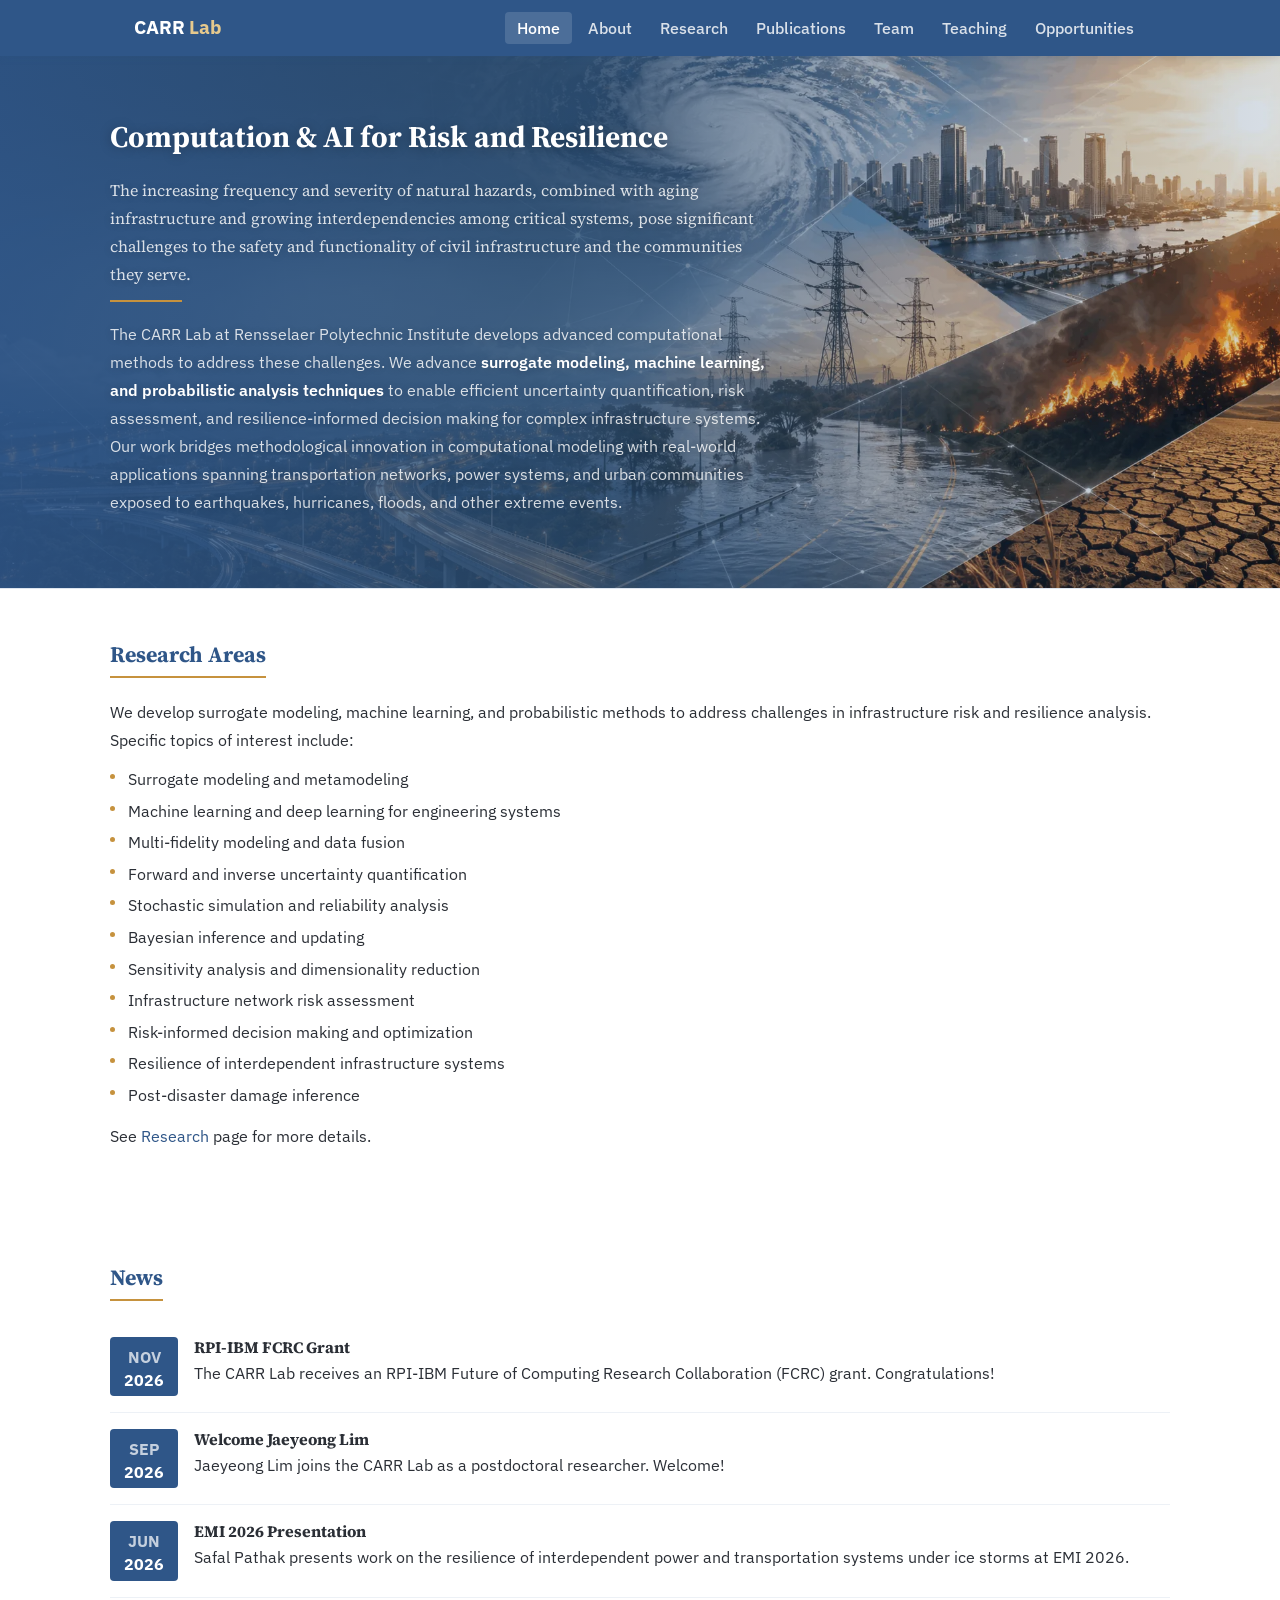
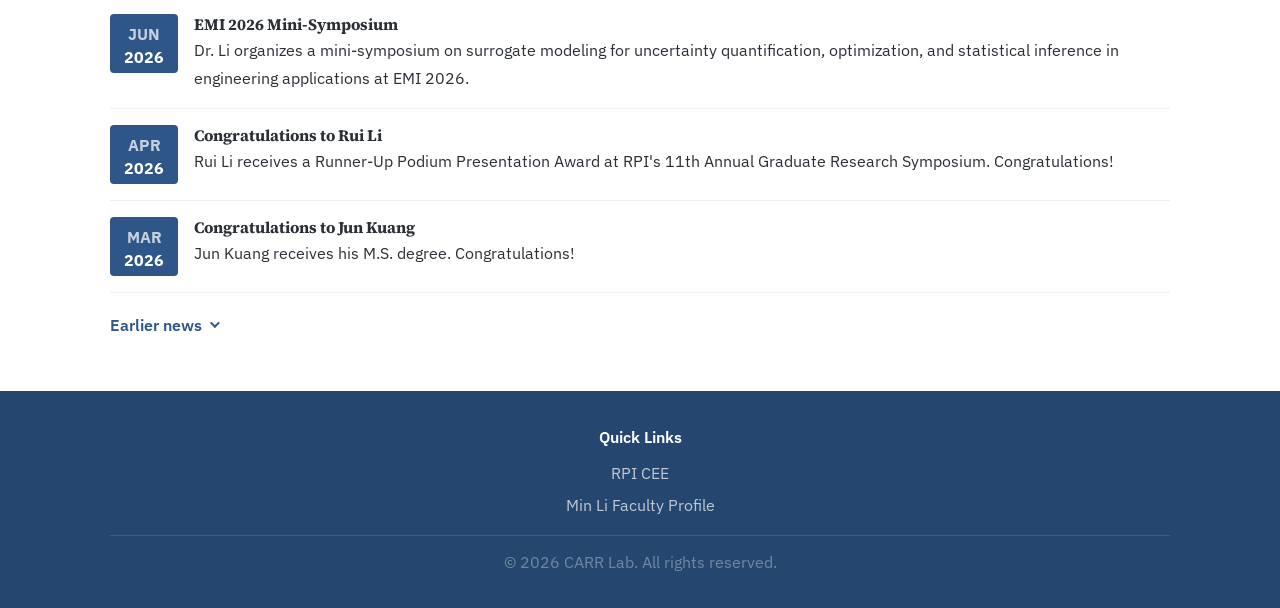
==== commit 5d9784e2: "Reword FCRC grant news item Co-Authored-By: Claude Opus 5.5 <noreply@anthropic.com>" ====
--- a/index.html
+++ b/index.html
@@ -109,7 +109,7 @@
 <div class="section">
   <div class="container">
     <h2>News</h2>
-    <div class="news-item"><div class="news-date-box"><div class="month">Nov</div><div class="year">2026</div></div><div class="news-content"><h3>RPI-IBM FCRC Grant</h3><p>The CARR Lab receives a research grant from the RPI-IBM Future of Computing Research Collaboration (FCRC). Congratulations!</p></div></div>
+    <div class="news-item"><div class="news-date-box"><div class="month">Nov</div><div class="year">2026</div></div><div class="news-content"><h3>RPI-IBM FCRC Grant</h3><p>The CARR Lab receives an RPI-IBM Future of Computing Research Collaboration (FCRC) grant. Congratulations!</p></div></div>
     <div class="news-item"><div class="news-date-box"><div class="month">Sep</div><div class="year">2026</div></div><div class="news-content"><h3>Welcome Jaeyeong Lim</h3><p>Jaeyeong Lim joins the CARR Lab as a postdoctoral researcher. Welcome!</p></div></div>
     <div class="news-item"><div class="news-date-box"><div class="month">Jun</div><div class="year">2026</div></div><div class="news-content"><h3>EMI 2026 Presentation</h3><p>Safal Pathak presents work on the resilience of interdependent power and transportation systems under ice storms at EMI 2026.</p></div></div>
     <div class="news-item"><div class="news-date-box"><div class="month">Jun</div><div class="year">2026</div></div><div class="news-content"><h3>EMI 2026 Mini-Symposium</h3><p>Dr. Li organizes a mini-symposium on surrogate modeling for uncertainty quantification, optimization, and statistical inference in engineering applications at EMI 2026.</p></div></div>
